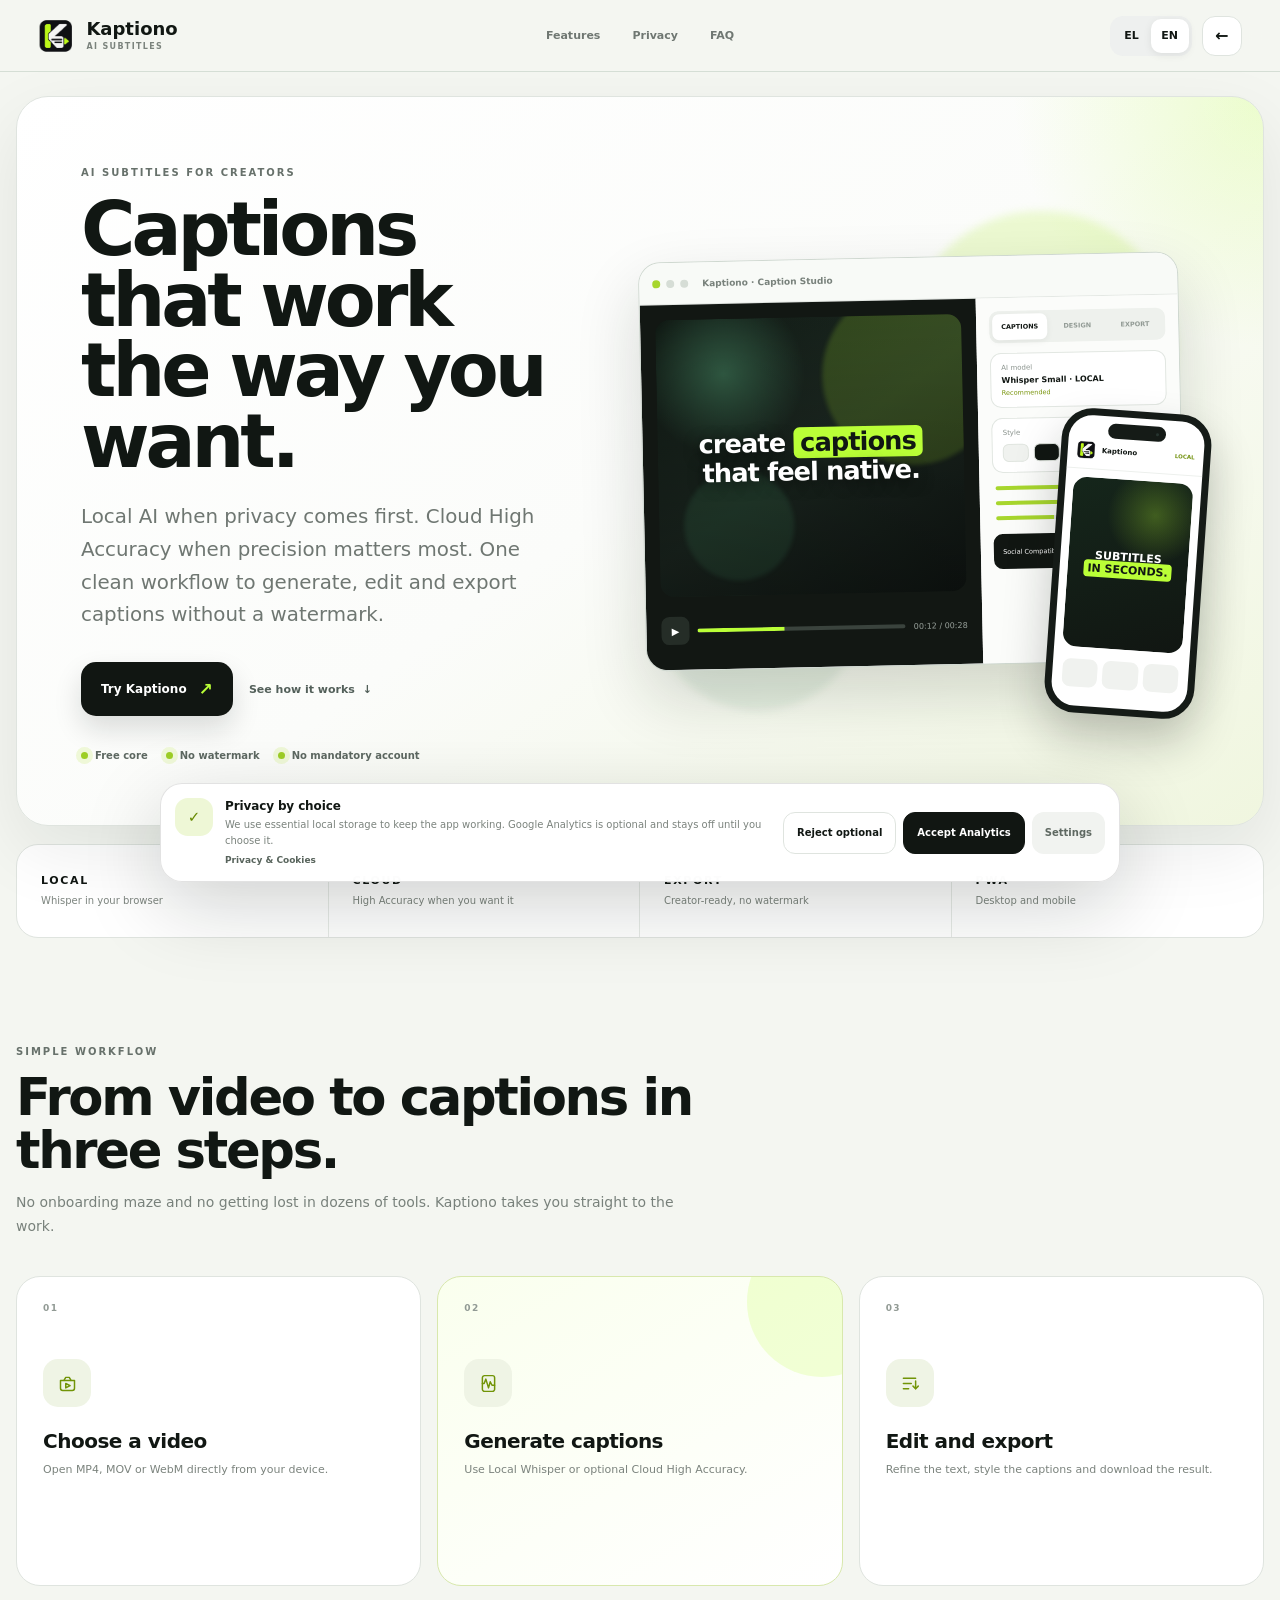
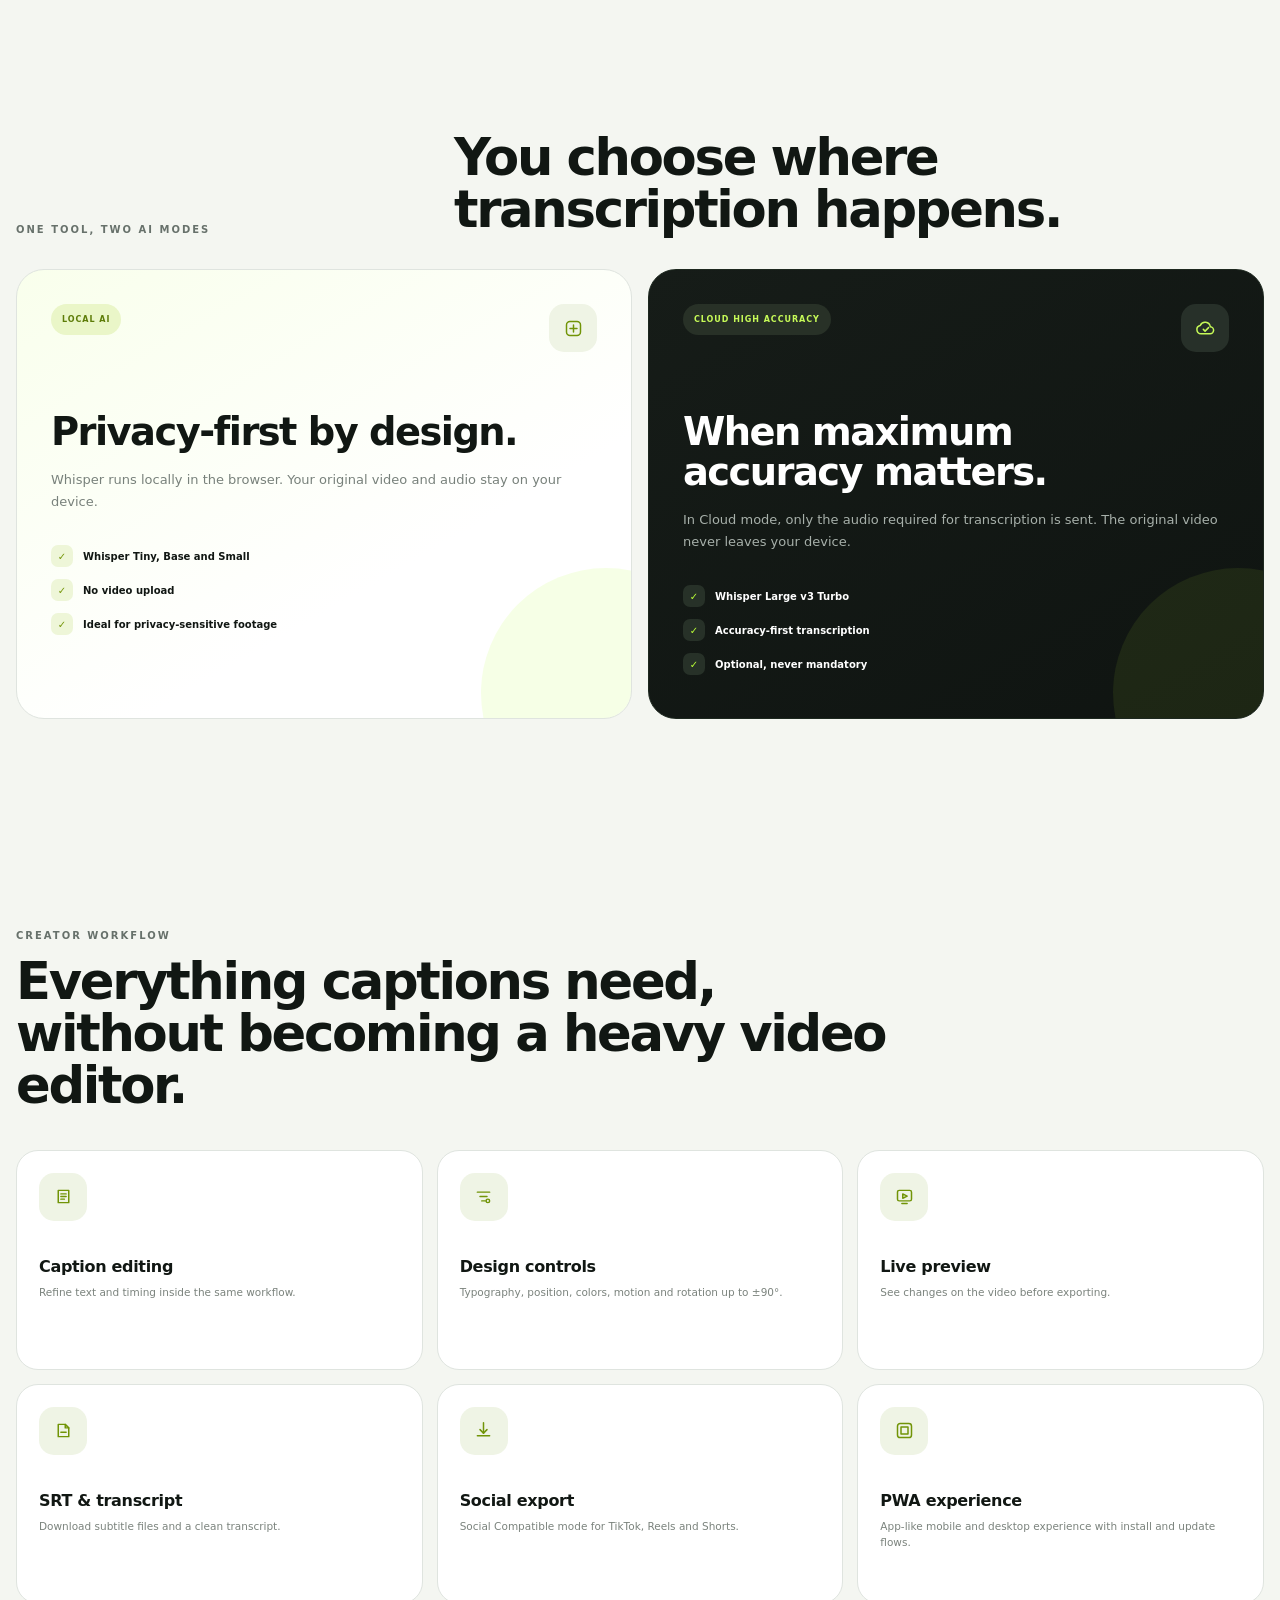
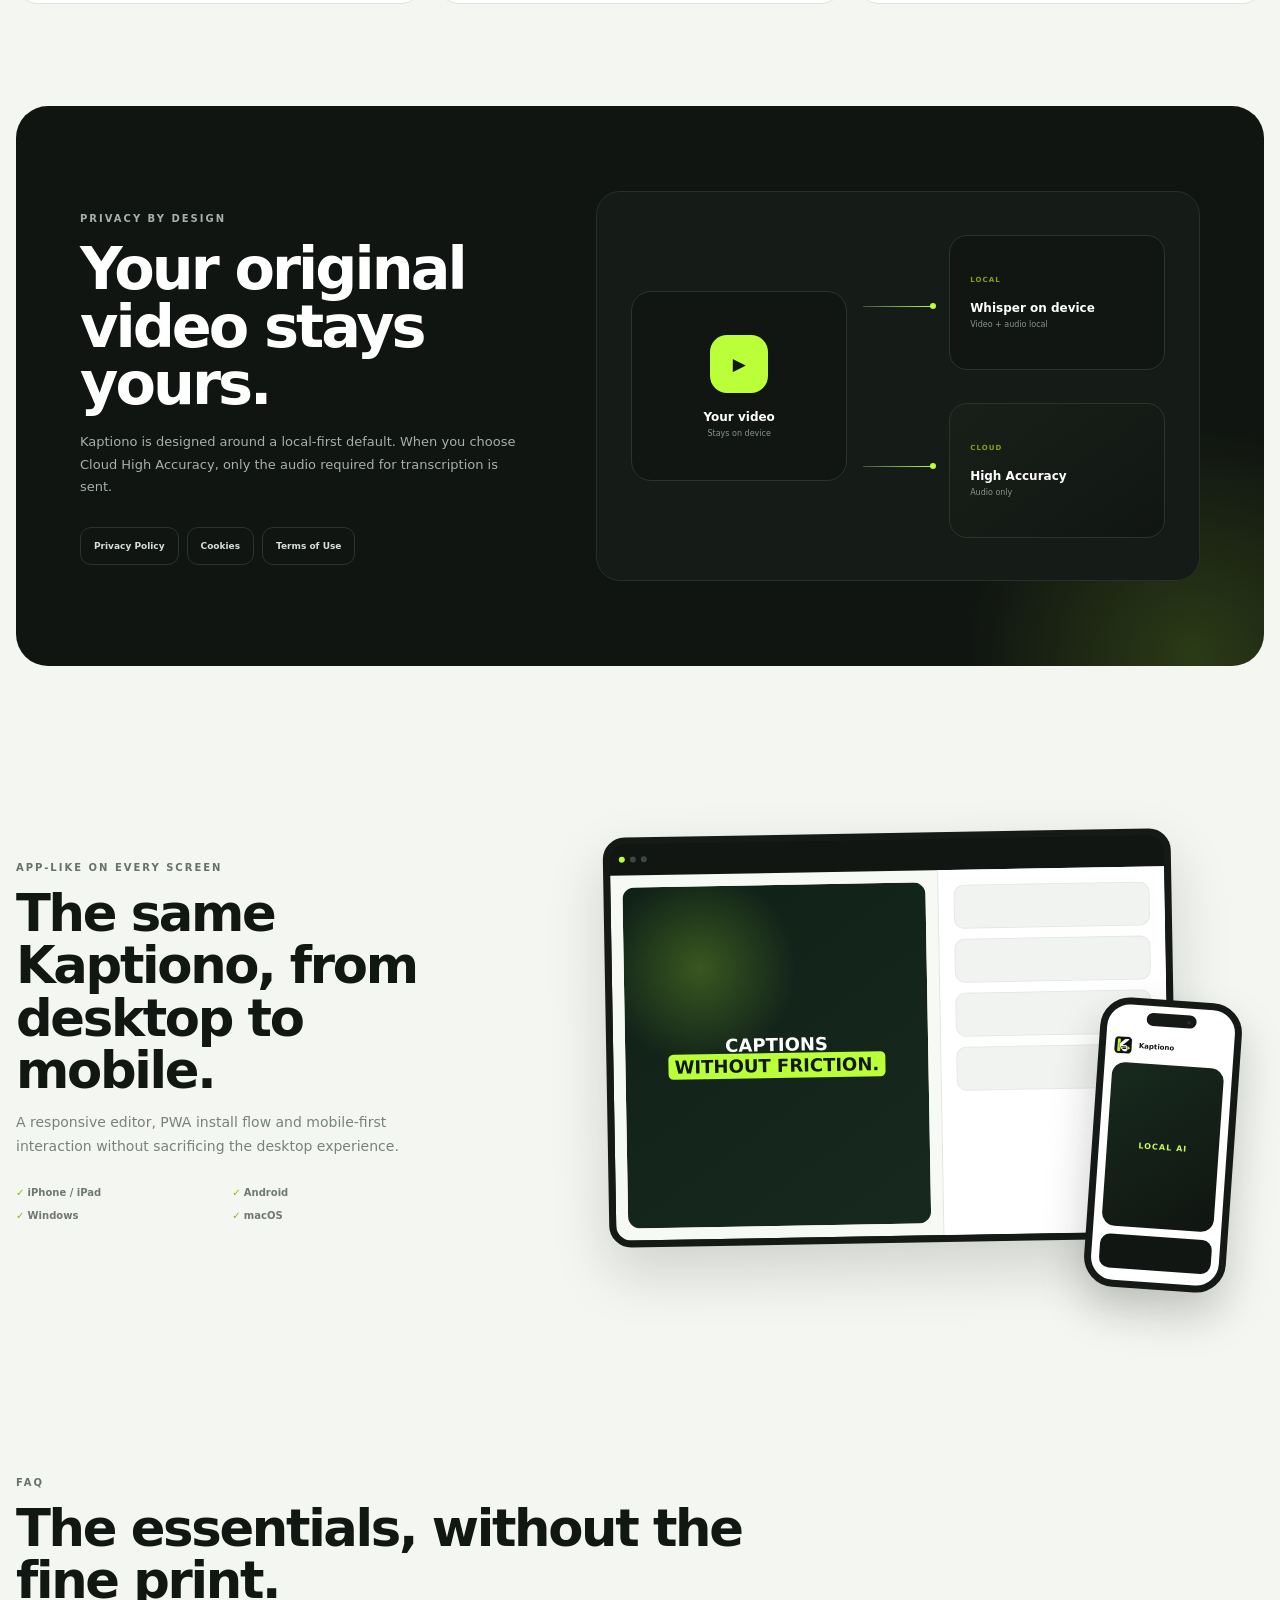
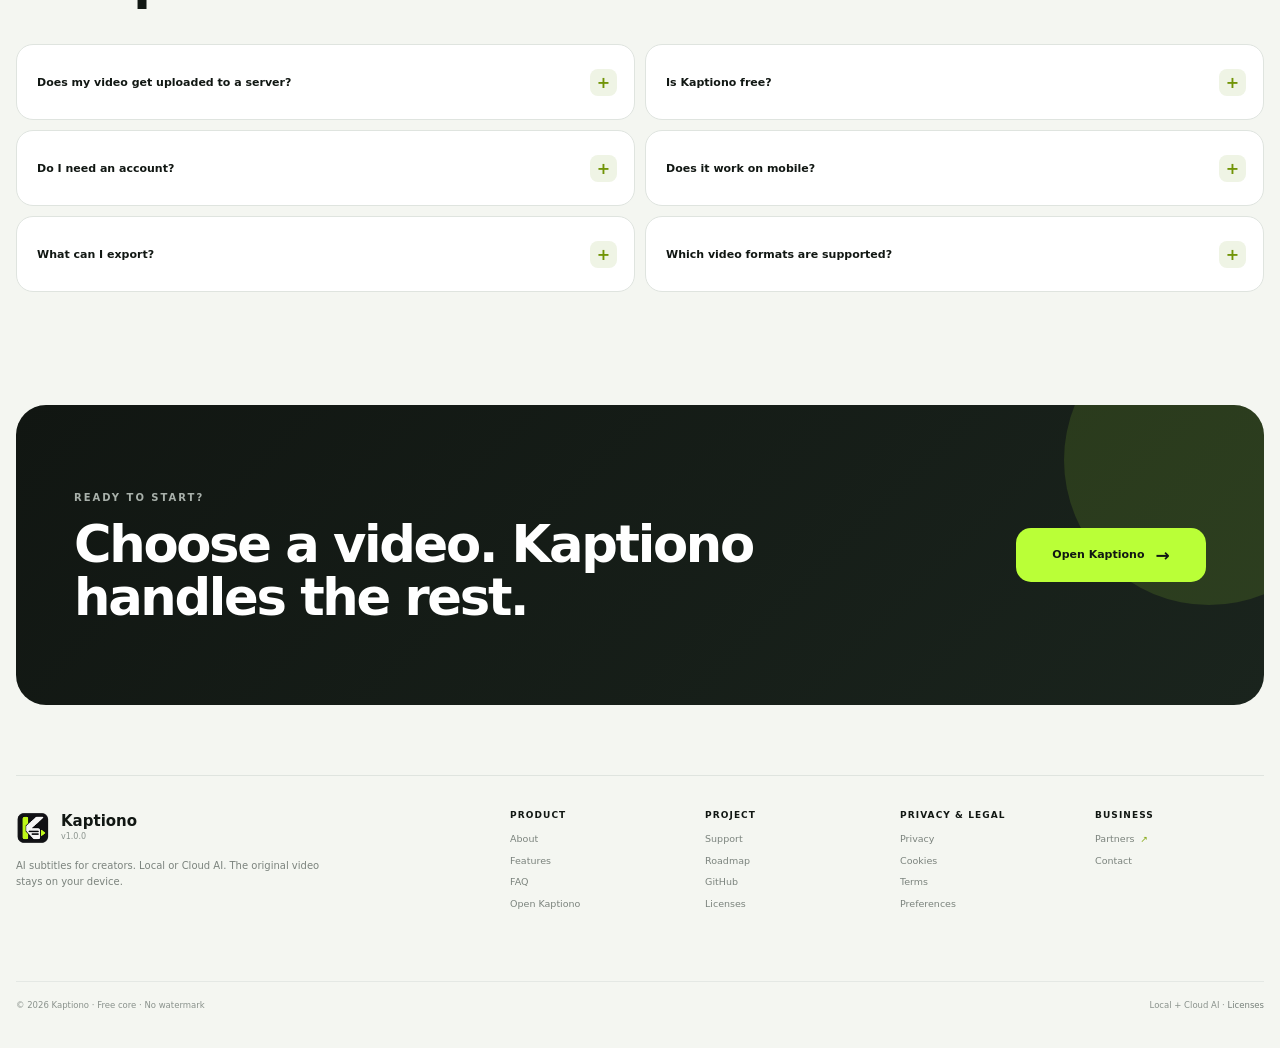
==== about/index.html @ a98d24d8 "Finalize Kaptiono v1.0.0 repository, release archive and SEO" ====
<!doctype html>
<html lang="en">
<head>
  <meta charset="utf-8" />
  <meta name="viewport" content="width=device-width, initial-scale=1, viewport-fit=cover" />
  <meta name="theme-color" content="#f4f6f1" />
  <meta name="color-scheme" content="light" />
  <meta name="format-detection" content="telephone=no" />
  <meta name="application-name" content="Kaptiono" />
  <meta name="author" content="Kaptiono" />
  <meta name="robots" content="index, follow, max-image-preview:large, max-snippet:-1, max-video-preview:-1" />
  <meta name="description" content="Explore Kaptiono, a privacy-first AI subtitle generator with Local Whisper, optional Cloud High Accuracy, caption editing, mobile PWA support and no-watermark export." />
  <link rel="canonical" href="https://kaptiono.com/about/" />
  <link rel="describedby" href="https://kaptiono.com/llms.txt" />
  <meta property="og:type" content="website" />
  <meta property="og:site_name" content="Kaptiono" />
  <meta property="og:locale" content="en_US" />
  <meta property="og:locale:alternate" content="el_GR" />
  <meta property="og:title" content="About Kaptiono | Local AI Subtitles for Creators" />
  <meta property="og:description" content="See how Kaptiono combines Local Whisper, optional Cloud High Accuracy, caption editing, privacy-first processing and no-watermark export." />
  <meta property="og:url" content="https://kaptiono.com/about/" />
  <meta property="og:image" content="https://kaptiono.com/assets/share/kaptiono-og-1200x630.png" />
  <meta property="og:image:width" content="1200" />
  <meta property="og:image:height" content="630" />
  <meta property="og:image:alt" content="Kaptiono AI subtitle generator product overview" />
  <meta name="twitter:card" content="summary_large_image" />
  <meta name="twitter:title" content="About Kaptiono | Local AI Subtitles for Creators" />
  <meta name="twitter:description" content="Local Whisper, optional Cloud High Accuracy, caption editing, privacy-first processing and no-watermark export." />
  <meta name="twitter:image" content="https://kaptiono.com/assets/share/kaptiono-twitter-1200x630.png" />
  <meta name="twitter:image:alt" content="Kaptiono AI subtitle generator product overview" />
  <title>About Kaptiono | Local AI Subtitles for Creators</title>
  <link rel="icon" href="../favicon.ico" />
  <link rel="icon" type="image/png" sizes="32x32" href="../assets/icons/favicon-32x32.png" />
  <link rel="apple-touch-icon" sizes="180x180" href="../assets/icons/apple-touch-icon.png" />
  <link rel="manifest" href="../manifest.webmanifest" />
  <link rel="stylesheet" href="../styles.css?v=1.0.0" />
  <link rel="stylesheet" href="../footer.css?v=1.0.0" />
  <link rel="stylesheet" href="./about.css?v=1.0.0" />
  <script src="../consent.js?v=1.0.0"></script>
  <script type="application/ld+json">
{
  "@context": "https://schema.org",
  "@graph": [
    {
      "@type": "Organization",
      "@id": "https://kaptiono.com/#organization",
      "name": "Kaptiono",
      "url": "https://kaptiono.com/",
      "logo": "https://kaptiono.com/assets/icons/icon-512.png",
      "email": "info@kaptiono.com",
      "sameAs": [
        "https://github.com/Donacgreece/Kaptiono"
      ]
    },
    {
      "@type": "AboutPage",
      "@id": "https://kaptiono.com/about/#page",
      "name": "About Kaptiono",
      "url": "https://kaptiono.com/about/",
      "description": "Product overview of Kaptiono, a privacy-first AI subtitle generator and caption editor for creators.",
      "isPartOf": {
        "@id": "https://kaptiono.com/#website"
      },
      "about": {
        "@id": "https://kaptiono.com/#app"
      },
      "dateModified": "2026-09-14"
    },
    {
      "@type": "WebSite",
      "@id": "https://kaptiono.com/#website",
      "name": "Kaptiono",
      "url": "https://kaptiono.com/",
      "publisher": {
        "@id": "https://kaptiono.com/#organization"
      }
    },
    {
      "@type": "WebApplication",
      "@id": "https://kaptiono.com/#app",
      "name": "Kaptiono",
      "url": "https://kaptiono.com/",
      "applicationCategory": "MultimediaApplication",
      "operatingSystem": "Web Browser, Android, iOS, Windows, macOS",
      "softwareVersion": "1.0.0",
      "isAccessibleForFree": true,
      "offers": {
        "@type": "Offer",
        "price": "0",
        "priceCurrency": "USD"
      },
      "publisher": {
        "@id": "https://kaptiono.com/#organization"
      },
      "screenshot": [
        "https://kaptiono.com/assets/screenshots/about-desktop.png",
        "https://kaptiono.com/assets/screenshots/about-mobile.png"
      ],
      "featureList": [
        "Local Whisper subtitle generation",
        "Optional Cloud High Accuracy transcription",
        "Caption editing and styling",
        "SRT and burned-in video export",
        "No watermark",
        "Mobile and desktop PWA experience"
      ]
    },
    {
      "@type": "FAQPage",
      "mainEntity": [
        {
          "@type": "Question",
          "name": "Does my video get uploaded to a server?",
          "acceptedAnswer": {
            "@type": "Answer",
            "text": "No. The original video stays on your device. In Local mode the audio stays local too. In Cloud High Accuracy, only the audio required for transcription is sent."
          }
        },
        {
          "@type": "Question",
          "name": "Is Kaptiono free?",
          "acceptedAnswer": {
            "@type": "Answer",
            "text": "The core Local workflow remains free and exports do not carry a watermark."
          }
        },
        {
          "@type": "Question",
          "name": "Do I need an account?",
          "acceptedAnswer": {
            "@type": "Answer",
            "text": "Not for the core workflow. You can open Kaptiono and start with a video without mandatory sign-up."
          }
        },
        {
          "@type": "Question",
          "name": "Does it work on mobile?",
          "acceptedAnswer": {
            "@type": "Answer",
            "text": "Yes. Kaptiono is designed for mobile and desktop, with a PWA install flow and dedicated attention to Safari and iPhone compatibility."
          }
        },
        {
          "@type": "Question",
          "name": "What can I export?",
          "acceptedAnswer": {
            "@type": "Answer",
            "text": "You can download SRT, transcript and video with burned-in captions. Social Compatible mode is available for better social-platform compatibility."
          }
        },
        {
          "@type": "Question",
          "name": "Which video formats are supported?",
          "acceptedAnswer": {
            "@type": "Answer",
            "text": "The core workflow supports MP4, MOV, M4V and WebM, with a compatibility fallback for difficult Safari audio cases."
          }
        }
      ]
    }
  ]
}
  </script>
</head>
<body class="about-body">
  <header class="about-topbar">
    <a class="about-brand" href="../" aria-label="Open Kaptiono">
      <img src="../assets/icons/icon-192.png" alt="" />
      <span><strong>Kaptiono</strong><small>AI SUBTITLES</small></span>
    </a>
    <nav class="about-nav" aria-label="About navigation">
      <a href="#features" data-el="Δυνατότητες" data-en="Features">Features</a>
      <a href="#privacy" data-el="Απόρρητο" data-en="Privacy">Privacy</a>
      <a href="#faq" data-el="FAQ" data-en="FAQ">FAQ</a>
    </nav>
    <div class="about-actions">
      <div class="about-lang" aria-label="Language">
        <button type="button" data-lang="el">EL</button>
        <button type="button" data-lang="en">EN</button>
      </div>
      <a class="about-open-app" href="../" aria-label="Back to Kaptiono"><b aria-hidden="true">←</b></a>
    </div>
  </header>

  <main class="about-main">
    <section class="about-hero" aria-labelledby="aboutHeroTitle">
      <div class="about-hero-copy">
        <span class="about-kicker" data-el="AI ΥΠΟΤΙΤΛΟΙ ΓΙΑ CREATORS" data-en="AI SUBTITLES FOR CREATORS">AI SUBTITLES FOR CREATORS</span>
        <h1 id="aboutHeroTitle" data-el="Υπότιτλοι που δουλεύουν με τον τρόπο που θέλεις." data-en="Captions that work the way you want.">Captions that work the way you want.</h1>
        <p data-el="Local AI όταν προέχει το privacy. Cloud High Accuracy όταν προέχει η ακρίβεια. Ένα καθαρό workflow για δημιουργία, επεξεργασία και export υποτίτλων χωρίς watermark." data-en="Local AI when privacy comes first. Cloud High Accuracy when precision matters most. One clean workflow to generate, edit and export captions without a watermark.">Local AI when privacy comes first. Cloud High Accuracy when precision matters most. One clean workflow to generate, edit and export captions without a watermark.</p>
        <div class="about-hero-actions">
          <a class="about-primary-cta" href="../"><span data-el="Δοκίμασε το Kaptiono" data-en="Try Kaptiono">Try Kaptiono</span><b>↗</b></a>
          <a class="about-text-link" href="#workflow"><span data-el="Δες πώς λειτουργεί" data-en="See how it works">See how it works</span><span>↓</span></a>
        </div>
        <div class="about-proof-row" aria-label="Product highlights">
          <span><i></i><b data-el="Free core" data-en="Free core">Free core</b></span>
          <span><i></i><b data-el="Χωρίς watermark" data-en="No watermark">No watermark</b></span>
          <span><i></i><b data-el="Χωρίς υποχρεωτικό account" data-en="No mandatory account">No mandatory account</b></span>
        </div>
      </div>

      <div class="about-hero-visual" aria-label="Kaptiono interface preview">
        <div class="visual-glow visual-glow-a"></div>
        <div class="visual-glow visual-glow-b"></div>
        <div class="studio-window">
          <div class="studio-bar"><span></span><span></span><span></span><b>Kaptiono · Caption Studio</b></div>
          <div class="studio-content">
            <div class="studio-preview">
              <div class="video-frame">
                <div class="video-orb video-orb-a"></div>
                <div class="video-orb video-orb-b"></div>
                <div class="caption-demo"><span>create</span> <strong>captions</strong><br><span>that feel native.</span></div>
              </div>
              <div class="studio-timeline"><button>▶</button><i><em></em></i><small>00:12 / 00:28</small></div>
            </div>
            <div class="studio-panel">
              <div class="panel-tabs"><b class="active">CAPTIONS</b><b>DESIGN</b><b>EXPORT</b></div>
              <div class="panel-card"><span data-el="AI model" data-en="AI model">AI model</span><strong>Whisper Small · LOCAL</strong><small data-el="Recommended" data-en="Recommended">Recommended</small></div>
              <div class="panel-card compact"><span data-el="Style" data-en="Style">Style</span><div class="style-pills"><i></i><i></i><i></i><i></i></div></div>
              <div class="panel-sliders"><i></i><i></i><i></i></div>
              <div class="panel-export"><span>Social Compatible</span><b>EXPORT →</b></div>
            </div>
          </div>
        </div>
        <div class="floating-phone">
          <div class="phone-notch"></div>
          <div class="phone-top"><img src="../assets/icons/icon-64.png" alt="" /><b>Kaptiono</b><small>LOCAL</small></div>
          <div class="phone-video"><div class="phone-caption">SUBTITLES<br><b>IN SECONDS.</b></div></div>
          <div class="phone-controls"><i></i><i></i><i></i></div>
        </div>
      </div>
    </section>

    <section class="about-stat-strip" aria-label="Kaptiono principles">
      <article><strong>LOCAL</strong><span data-el="Whisper μέσα στον browser" data-en="Whisper in your browser">Whisper in your browser</span></article>
      <article><strong>CLOUD</strong><span data-el="High Accuracy όταν το θέλεις" data-en="High Accuracy when you want it">High Accuracy when you want it</span></article>
      <article><strong>EXPORT</strong><span data-el="Creator-ready χωρίς watermark" data-en="Creator-ready, no watermark">Creator-ready, no watermark</span></article>
      <article><strong>PWA</strong><span data-el="Desktop και mobile" data-en="Desktop and mobile">Desktop and mobile</span></article>
    </section>

    <section id="workflow" class="about-section workflow-section">
      <div class="section-heading">
        <span class="about-kicker" data-el="ΑΠΛΟ WORKFLOW" data-en="SIMPLE WORKFLOW">SIMPLE WORKFLOW</span>
        <h2 data-el="Από το video στους υπότιτλους σε τρία βήματα." data-en="From video to captions in three steps.">From video to captions in three steps.</h2>
        <p data-el="Χωρίς onboarding maze και χωρίς να χάνεσαι σε δεκάδες εργαλεία. Το Kaptiono σε πηγαίνει κατευθείαν στη δουλειά." data-en="No onboarding maze and no getting lost in dozens of tools. Kaptiono takes you straight to the work.">No onboarding maze and no getting lost in dozens of tools. Kaptiono takes you straight to the work.</p>
      </div>
      <div class="workflow-grid">
        <article class="workflow-card">
          <span class="step-number">01</span>
          <div class="step-icon"><svg viewBox="0 0 24 24"><path d="M4 8.5h16v9A2.5 2.5 0 0 1 17.5 20h-11A2.5 2.5 0 0 1 4 17.5z"/><path d="M8 8.5 10 5h4l2 3.5"/><path d="m10 12 5 2.5-5 2.5z"/></svg></div>
          <h3 data-el="Διάλεξε video" data-en="Choose a video">Choose a video</h3>
          <p data-el="Άνοιξε MP4, MOV ή WebM απευθείας από τη συσκευή σου." data-en="Open MP4, MOV or WebM directly from your device.">Open MP4, MOV or WebM directly from your device.</p>
        </article>
        <article class="workflow-card featured">
          <span class="step-number">02</span>
          <div class="step-icon"><svg viewBox="0 0 24 24"><path d="M5 12h2l2-5 3 10 2-7 2 4h3"/><path d="M5 5.5A2.5 2.5 0 0 1 7.5 3h9A2.5 2.5 0 0 1 19 5.5v13A2.5 2.5 0 0 1 16.5 21h-9A2.5 2.5 0 0 1 5 18.5z"/></svg></div>
          <h3 data-el="Δημιούργησε captions" data-en="Generate captions">Generate captions</h3>
          <p data-el="Χρησιμοποίησε Local Whisper ή προαιρετικά Cloud High Accuracy." data-en="Use Local Whisper or optional Cloud High Accuracy.">Use Local Whisper or optional Cloud High Accuracy.</p>
        </article>
        <article class="workflow-card">
          <span class="step-number">03</span>
          <div class="step-icon"><svg viewBox="0 0 24 24"><path d="M5 6h14"/><path d="M5 12h9"/><path d="M5 18h6"/><path d="m16 15 3 3 3-3"/><path d="M19 9v9"/></svg></div>
          <h3 data-el="Κάνε edit και export" data-en="Edit and export">Edit and export</h3>
          <p data-el="Διόρθωσε κείμενο, άλλαξε εμφάνιση και κατέβασε το αποτέλεσμα." data-en="Refine the text, style the captions and download the result.">Refine the text, style the captions and download the result.</p>
        </article>
      </div>
    </section>

    <section id="features" class="about-section feature-section">
      <div class="feature-intro">
        <span class="about-kicker" data-el="ΕΝΑ ΕΡΓΑΛΕΙΟ, ΔΥΟ AI MODES" data-en="ONE TOOL, TWO AI MODES">ONE TOOL, TWO AI MODES</span>
        <h2 data-el="Εσύ επιλέγεις πού γίνεται η απομαγνητοφώνηση." data-en="You choose where transcription happens.">You choose where transcription happens.</h2>
      </div>
      <div class="mode-grid">
        <article class="mode-card local-mode">
          <div class="mode-top"><span class="mode-badge">LOCAL AI</span><div class="mode-icon"><svg viewBox="0 0 24 24"><rect x="4" y="4" width="16" height="16" rx="4"/><path d="M8 12h8M12 8v8"/></svg></div></div>
          <h3 data-el="Privacy-first από τη φύση του." data-en="Privacy-first by design.">Privacy-first by design.</h3>
          <p data-el="Το Whisper τρέχει τοπικά στον browser. Το original video και το audio παραμένουν στη συσκευή σου." data-en="Whisper runs locally in the browser. Your original video and audio stay on your device.">Whisper runs locally in the browser. Your original video and audio stay on your device.</p>
          <ul>
            <li data-el="Whisper Tiny, Base και Small" data-en="Whisper Tiny, Base and Small">Whisper Tiny, Base and Small</li>
            <li data-el="Χωρίς upload του video" data-en="No video upload">No video upload</li>
            <li data-el="Ιδανικό για privacy-sensitive υλικό" data-en="Ideal for privacy-sensitive footage">Ideal for privacy-sensitive footage</li>
          </ul>
        </article>
        <article class="mode-card cloud-mode">
          <div class="mode-top"><span class="mode-badge dark">CLOUD HIGH ACCURACY</span><div class="mode-icon dark"><svg viewBox="0 0 24 24"><path d="M7 18h10a4 4 0 0 0 .5-8A6 6 0 0 0 6 8.5 4.8 4.8 0 0 0 7 18Z"/><path d="m9.5 13 2 2 4-4"/></svg></div></div>
          <h3 data-el="Όταν θέλεις τη μέγιστη ακρίβεια." data-en="When maximum accuracy matters.">When maximum accuracy matters.</h3>
          <p data-el="Στο Cloud mode αποστέλλεται μόνο το audio που χρειάζεται για transcription. Το original video δεν φεύγει από τη συσκευή." data-en="In Cloud mode, only the audio required for transcription is sent. The original video never leaves your device.">In Cloud mode, only the audio required for transcription is sent. The original video never leaves your device.</p>
          <ul>
            <li data-el="Whisper Large v3 Turbo" data-en="Whisper Large v3 Turbo">Whisper Large v3 Turbo</li>
            <li data-el="Έμφαση στην ακρίβεια" data-en="Accuracy-first transcription">Accuracy-first transcription</li>
            <li data-el="Προαιρετικό, όχι υποχρεωτικό" data-en="Optional, never mandatory">Optional, never mandatory</li>
          </ul>
        </article>
      </div>
    </section>

    <section class="about-section creator-section">
      <div class="section-heading compact-heading">
        <span class="about-kicker" data-el="CREATOR WORKFLOW" data-en="CREATOR WORKFLOW">CREATOR WORKFLOW</span>
        <h2 data-el="Ό,τι χρειάζεται για captions, χωρίς να γίνει βαρύ video editor." data-en="Everything captions need, without becoming a heavy video editor.">Everything captions need, without becoming a heavy video editor.</h2>
      </div>
      <div class="feature-grid">
        <article><span class="feature-icon"><svg viewBox="0 0 24 24"><path d="M6 5h12v14H6z"/><path d="M9 9h6M9 12h6M9 15h4"/></svg></span><h3 data-el="Caption editing" data-en="Caption editing">Caption editing</h3><p data-el="Διόρθωσε κείμενο και timing μέσα στο ίδιο workflow." data-en="Refine text and timing inside the same workflow.">Refine text and timing inside the same workflow.</p></article>
        <article><span class="feature-icon"><svg viewBox="0 0 24 24"><path d="M5 7h14M8 12h8M10 17h4"/><circle cx="17" cy="17" r="2"/></svg></span><h3 data-el="Design controls" data-en="Design controls">Design controls</h3><p data-el="Τυπογραφία, θέση, χρώματα, κίνηση και rotation μέχρι ±90°." data-en="Typography, position, colors, motion and rotation up to ±90°.">Typography, position, colors, motion and rotation up to ±90°.</p></article>
        <article><span class="feature-icon"><svg viewBox="0 0 24 24"><rect x="4" y="5" width="16" height="12" rx="2"/><path d="m10 9 5 2.5-5 2.5z"/><path d="M9 20h6"/></svg></span><h3 data-el="Live preview" data-en="Live preview">Live preview</h3><p data-el="Βλέπεις τις αλλαγές πάνω στο video πριν κάνεις export." data-en="See changes on the video before exporting.">See changes on the video before exporting.</p></article>
        <article><span class="feature-icon"><svg viewBox="0 0 24 24"><path d="M6 5h8l4 4v10H6z"/><path d="M14 5v4h4"/><path d="M9 14h6"/></svg></span><h3 data-el="SRT & transcript" data-en="SRT & transcript">SRT & transcript</h3><p data-el="Κατέβασε αρχεία υποτίτλων και καθαρό transcript." data-en="Download subtitle files and a clean transcript.">Download subtitle files and a clean transcript.</p></article>
        <article><span class="feature-icon"><svg viewBox="0 0 24 24"><path d="M12 3v12"/><path d="m8 11 4 4 4-4"/><path d="M5 18h14"/></svg></span><h3 data-el="Social export" data-en="Social export">Social export</h3><p data-el="Social Compatible mode για TikTok, Reels και Shorts." data-en="Social Compatible mode for TikTok, Reels and Shorts.">Social Compatible mode for TikTok, Reels and Shorts.</p></article>
        <article><span class="feature-icon"><svg viewBox="0 0 24 24"><path d="M7 4h10a3 3 0 0 1 3 3v10a3 3 0 0 1-3 3H7a3 3 0 0 1-3-3V7a3 3 0 0 1 3-3Z"/><path d="M8 8h8v8H8z"/></svg></span><h3 data-el="PWA experience" data-en="PWA experience">PWA experience</h3><p data-el="App-like εμπειρία σε mobile και desktop με install και update flow." data-en="App-like mobile and desktop experience with install and update flows.">App-like mobile and desktop experience with install and update flows.</p></article>
      </div>
    </section>

    <section id="privacy" class="privacy-showcase">
      <div class="privacy-copy-block">
        <span class="about-kicker light" data-el="PRIVACY BY DESIGN" data-en="PRIVACY BY DESIGN">PRIVACY BY DESIGN</span>
        <h2 data-el="Το original video μένει δικό σου." data-en="Your original video stays yours.">Your original video stays yours.</h2>
        <p data-el="Το Kaptiono σχεδιάστηκε ώστε η default εμπειρία να είναι local-first. Όταν επιλέγεις Cloud High Accuracy, αποστέλλεται μόνο το audio που χρειάζεται για transcription." data-en="Kaptiono is designed around a local-first default. When you choose Cloud High Accuracy, only the audio required for transcription is sent.">Kaptiono is designed around a local-first default. When you choose Cloud High Accuracy, only the audio required for transcription is sent.</p>
        <div class="privacy-links"><a href="../privacy/" data-el="Privacy Policy" data-en="Privacy Policy">Privacy Policy</a><a href="../cookies/" data-el="Cookies" data-en="Cookies">Cookies</a><a href="../terms/" data-el="Όροι Χρήσης" data-en="Terms of Use">Terms of Use</a></div>
      </div>
      <div class="privacy-diagram" aria-label="Local and cloud processing diagram">
        <div class="diagram-source"><span class="diagram-file"><i>▶</i></span><b data-el="Το video σου" data-en="Your video">Your video</b><small data-el="Παραμένει στη συσκευή" data-en="Stays on device">Stays on device</small></div>
        <div class="diagram-lines"><i></i><i></i></div>
        <div class="diagram-target local-target"><span>LOCAL</span><b data-el="Whisper στη συσκευή" data-en="Whisper on device">Whisper on device</b><small data-el="Video + audio τοπικά" data-en="Video + audio local">Video + audio local</small></div>
        <div class="diagram-target cloud-target"><span>CLOUD</span><b data-el="High Accuracy" data-en="High Accuracy">High Accuracy</b><small data-el="Μόνο audio" data-en="Audio only">Audio only</small></div>
      </div>
    </section>

    <section class="about-section device-section">
      <div class="device-copy">
        <span class="about-kicker" data-el="APP-LIKE ΣΕ ΚΑΘΕ ΟΘΟΝΗ" data-en="APP-LIKE ON EVERY SCREEN">APP-LIKE ON EVERY SCREEN</span>
        <h2 data-el="Το ίδιο Kaptiono, από desktop μέχρι κινητό." data-en="The same Kaptiono, from desktop to mobile.">The same Kaptiono, from desktop to mobile.</h2>
        <p data-el="Responsive editor, PWA install flow και mobile-first αλληλεπίδραση, χωρίς να θυσιάζεται η desktop εμπειρία." data-en="A responsive editor, PWA install flow and mobile-first interaction without sacrificing the desktop experience.">A responsive editor, PWA install flow and mobile-first interaction without sacrificing the desktop experience.</p>
        <div class="device-points"><span>✓ <b data-el="iPhone / iPad" data-en="iPhone / iPad">iPhone / iPad</b></span><span>✓ <b>Android</b></span><span>✓ <b>Windows</b></span><span>✓ <b>macOS</b></span></div>
      </div>
      <div class="device-art">
        <div class="device-desktop"><div class="device-desktop-bar"><i></i><i></i><i></i></div><div class="device-desktop-body"><div class="mock-video"><span>CAPTIONS<br><b>WITHOUT FRICTION.</b></span></div><div class="mock-settings"><i></i><i></i><i></i><i></i></div></div></div>
        <div class="device-phone"><div class="device-phone-speaker"></div><div class="device-phone-screen"><div class="device-phone-head"><img src="../assets/icons/icon-64.png" alt="" /><span>Kaptiono</span></div><div class="device-phone-video"><b>LOCAL AI</b></div><div class="device-phone-cta"></div></div></div>
      </div>
    </section>

    <section id="faq" class="about-section faq-section">
      <div class="section-heading faq-heading">
        <span class="about-kicker">FAQ</span>
        <h2 data-el="Οι βασικές ερωτήσεις, χωρίς ψιλά γράμματα." data-en="The essentials, without the fine print.">The essentials, without the fine print.</h2>
      </div>
      <div class="faq-grid">
        <details><summary data-el="Ανεβαίνει το video μου σε server;" data-en="Does my video get uploaded to a server?">Does my video get uploaded to a server?</summary><p data-el="Όχι. Το original video μένει στη συσκευή σου. Στο Local mode μένει τοπικά και το audio. Στο Cloud High Accuracy αποστέλλεται μόνο το audio που χρειάζεται για transcription." data-en="No. The original video stays on your device. In Local mode the audio stays local too. In Cloud High Accuracy, only the audio required for transcription is sent.">No. The original video stays on your device. In Local mode the audio stays local too. In Cloud High Accuracy, only the audio required for transcription is sent.</p></details>
        <details><summary data-el="Είναι δωρεάν;" data-en="Is Kaptiono free?">Is Kaptiono free?</summary><p data-el="Το βασικό Local workflow παραμένει δωρεάν και τα exports δεν έχουν watermark." data-en="The core Local workflow remains free and exports do not carry a watermark.">The core Local workflow remains free and exports do not carry a watermark.</p></details>
        <details><summary data-el="Χρειάζεται λογαριασμός;" data-en="Do I need an account?">Do I need an account?</summary><p data-el="Όχι για το βασικό workflow. Μπορείς να ανοίξεις το Kaptiono και να ξεκινήσεις με video χωρίς υποχρεωτικό sign-up." data-en="Not for the core workflow. You can open Kaptiono and start with a video without mandatory sign-up.">Not for the core workflow. You can open Kaptiono and start with a video without mandatory sign-up.</p></details>
        <details><summary data-el="Δουλεύει σε κινητό;" data-en="Does it work on mobile?">Does it work on mobile?</summary><p data-el="Ναι. Το Kaptiono έχει σχεδιαστεί για mobile και desktop, με PWA install flow και ειδική προσοχή σε Safari/iPhone compatibility." data-en="Yes. Kaptiono is designed for mobile and desktop, with a PWA install flow and dedicated attention to Safari/iPhone compatibility.">Yes. Kaptiono is designed for mobile and desktop, with a PWA install flow and dedicated attention to Safari/iPhone compatibility.</p></details>
        <details><summary data-el="Τι μπορώ να κάνω export;" data-en="What can I export?">What can I export?</summary><p data-el="Μπορείς να κατεβάσεις SRT, transcript και video με burned-in captions. Υπάρχει Social Compatible mode για καλύτερη συμβατότητα με social platforms." data-en="You can download SRT, transcript and video with burned-in captions. Social Compatible mode is available for better social-platform compatibility.">You can download SRT, transcript and video with burned-in captions. Social Compatible mode is available for better social-platform compatibility.</p></details>
        <details><summary data-el="Ποια formats video υποστηρίζονται;" data-en="Which video formats are supported?">Which video formats are supported?</summary><p data-el="Το βασικό workflow υποστηρίζει MP4, MOV, M4V και WebM, με compatibility fallback για δύσκολα Safari audio cases." data-en="The core workflow supports MP4, MOV, M4V and WebM, with a compatibility fallback for difficult Safari audio cases.">The core workflow supports MP4, MOV, M4V and WebM, with a compatibility fallback for difficult Safari audio cases.</p></details>
      </div>
    </section>

    <section class="about-final-cta">
      <div>
        <span class="about-kicker light" data-el="ΕΤΟΙΜΟΣ ΝΑ ΞΕΚΙΝΗΣΕΙΣ;" data-en="READY TO START?">READY TO START?</span>
        <h2 data-el="Διάλεξε video. Τα υπόλοιπα τα αναλαμβάνει το Kaptiono." data-en="Choose a video. Kaptiono handles the rest.">Choose a video. Kaptiono handles the rest.</h2>
      </div>
      <a href="../"><span data-el="Άνοιγμα Kaptiono" data-en="Open Kaptiono">Open Kaptiono</span><b>→</b></a>
    </section>
  </main>

  <footer class="kap-footer">
  <div class="kap-footer-brand">
    <a href="../" aria-label="Open Kaptiono"><img src="../assets/icons/icon-64.png" alt="" /><span><strong>Kaptiono</strong><small>v1.0.0</small></span></a>
    <p>AI subtitles for creators. Local or Cloud AI. The original video stays on your device.</p>
  </div>
  <div class="kap-footer-links">
    <div><b>Product</b><a href="../about/">About</a><a href="../about/#features">Features</a><a href="../about/#faq">FAQ</a><a href="../">Open Kaptiono</a></div>
    <div><b>Project</b><a href="../?page=support">Support</a><a href="../?page=roadmap">Roadmap</a><a href="https://github.com/Donacgreece/Kaptiono" target="_blank" rel="noopener">GitHub</a><a href="../THIRD_PARTY_NOTICES.md">Licenses</a></div>
    <div><b>Privacy &amp; Legal</b><a href="../privacy/">Privacy</a><a href="../cookies/">Cookies</a><a href="../terms/">Terms</a><button class="open-cookie-settings" type="button">Preferences</button></div>
    <div><b>Business</b><a class="kap-footer-partners" href="../partners/">Partners</a><a href="mailto:info@kaptiono.com">Contact</a></div>
  </div>
  <div class="kap-footer-bottom"><span>© 2026 Kaptiono · Free core · No watermark</span><span>Local + Cloud AI · <a href="../THIRD_PARTY_NOTICES.md">Licenses</a></span></div>
</footer>

  <script src="./about.js?v=1.0.0"></script>
</body>
</html>
---- styles.css ----
:root{--bg:#f4f6f1;--surface:#fff;--surface2:#f7f8f5;--ink:#111713;--muted:#7b837d;--line:#dfe4df;--lime:#a7d62d;--lime2:#eaf6c8;--dark:#111612;--danger:#d9534f;--radius:24px;--shadow:0 18px 48px rgba(18,28,20,.07)}
*{box-sizing:border-box}html,body{margin:0;min-height:100%;background:var(--bg);color:var(--ink);font-family:Inter,ui-sans-serif,system-ui,-apple-system,BlinkMacSystemFont,"Segoe UI",sans-serif}button,input,select,textarea{font:inherit}button{color:inherit}body{overflow-x:hidden}.hidden{display:none!important}.app-shell{min-height:100dvh}.topbar{height:72px;display:flex;align-items:center;justify-content:space-between;padding:0 clamp(16px,3vw,44px);border-bottom:1px solid var(--line);background:rgba(255,255,255,.88);backdrop-filter:blur(18px);position:sticky;top:0;z-index:50}.brand{border:0;background:none;display:flex;align-items:center;gap:10px;padding:0;cursor:pointer}.brand img{width:38px;height:38px;border-radius:12px}.brand>span{display:flex;flex-direction:column;align-items:flex-start;line-height:1}.brand strong{font-size:18px}.brand small{font-size:9px;letter-spacing:.16em;margin-top:5px;color:var(--muted);font-weight:800}.top-actions{display:flex;align-items:center;gap:10px}.privacy-pill,.workspace-status>span{height:38px;border-radius:13px;background:#eef8ef;padding:0 13px;display:flex;align-items:center;gap:8px;font-size:11px;font-weight:900;color:#2f7045;white-space:nowrap}.privacy-pill i,.workspace-status i,.status-dot{width:8px;height:8px;background:#48ad7b;border-radius:50%}.lang-switch{height:40px;padding:3px;border-radius:13px;background:#eef0ef;display:flex}.lang-switch button{min-width:38px;border:0;background:transparent;border-radius:10px;font-size:11px;font-weight:900;cursor:pointer}.lang-switch button.active{background:#fff;box-shadow:0 2px 8px rgba(0,0,0,.08)}.support-btn{height:40px;padding:0 13px;border:1px solid var(--line);border-radius:13px;background:#fff;text-decoration:none;display:flex;align-items:center;gap:7px;font-size:12px}.support-btn span{font-size:19px;color:#82b90d}.support-btn b{font-weight:800}.card{background:var(--surface);border:1px solid var(--line);border-radius:var(--radius);box-shadow:var(--shadow)}main{width:min(1500px,calc(100% - 32px));margin:28px auto 44px}.start-card{padding:clamp(24px,5vw,58px);display:grid;grid-template-columns:minmax(0,1.05fr) minmax(300px,.75fr);gap:clamp(28px,5vw,72px);align-items:center;min-height:520px}.eyebrow{font-size:11px;letter-spacing:.18em;font-weight:900;color:#627069}.hero-copy h1,.workspace-head h1{font-size:clamp(38px,5vw,72px);line-height:.98;letter-spacing:-.045em;margin:12px 0 18px;max-width:800px}.hero-copy p{font-size:clamp(16px,1.8vw,21px);line-height:1.55;color:var(--muted);max-width:720px}.hero-badges{display:flex;flex-wrap:wrap;gap:8px;margin-top:28px}.hero-badges span{background:var(--surface2);border:1px solid var(--line);border-radius:999px;padding:9px 12px;font-size:11px;font-weight:800}.dropzone{min-height:290px;border:1.5px dashed #c9d0c9;background:linear-gradient(145deg,#fbfcfa,#f3f8ea);border-radius:22px;display:flex;flex-direction:column;align-items:center;justify-content:center;gap:10px;cursor:pointer;transition:.18s}.dropzone:hover,.dropzone.drag{border-color:var(--lime);transform:translateY(-2px);box-shadow:0 15px 40px rgba(114,150,28,.1)}.upload-icon{width:58px;height:58px;border-radius:18px;background:var(--dark);color:#bdff3b;display:grid;place-items:center;font-size:28px}.dropzone strong{font-size:19px}.dropzone small{color:var(--muted)}.privacy-note{grid-column:1/-1;padding:18px 20px;border-radius:18px;background:#f6faf2;display:flex;gap:12px;align-items:center}.privacy-note>span{width:30px;height:30px;border-radius:50%;background:var(--lime2);display:grid;place-items:center;font-weight:900;color:#638b00}.privacy-note div{display:flex;flex-direction:column;gap:3px}.privacy-note small{color:var(--muted)}.workspace{display:flex;flex-direction:column;gap:18px}.workspace-head{display:flex;justify-content:space-between;align-items:end;padding:4px 8px}.workspace-head h1{font-size:34px;margin:6px 0 4px}.workspace-head p{margin:0;color:var(--muted);font-size:13px}.workspace-status{display:flex;align-items:center;gap:10px}.ghost-btn{height:40px;padding:0 14px;border:1px solid var(--line);border-radius:13px;background:#fff;font-size:12px;font-weight:800;cursor:pointer}.editor-layout{display:grid;grid-template-columns:minmax(340px,.82fr) minmax(560px,1.18fr);gap:18px;align-items:start}.preview-card{overflow:hidden;position:sticky;top:90px}.preview-head{min-height:70px;padding:15px 18px;display:flex;align-items:center;justify-content:space-between;border-bottom:1px solid var(--line)}.preview-head>div:first-child{display:flex;align-items:center;gap:10px}.preview-head>div:first-child>div{display:flex;flex-direction:column}.preview-head strong{font-size:13px}.preview-head small{font-size:10px;color:var(--muted);margin-top:3px}.preview-meta{display:flex;gap:6px}.preview-meta span{padding:7px 9px;background:#f3f5f3;border:1px solid var(--line);border-radius:9px;font-size:10px;font-weight:800;white-space:nowrap}.video-shell{background:#0f1411;padding:12px;display:flex;align-items:center;justify-content:center;min-height:250px;max-height:calc(100dvh - 270px)}.video-stage{position:relative;display:inline-flex;align-items:center;justify-content:center;max-width:100%;max-height:calc(100dvh - 295px);overflow:hidden;border-radius:14px;background:#090d0b}.video-stage video{display:block;max-width:100%;max-height:calc(100dvh - 295px);width:auto;height:auto;object-fit:contain;background:#090d0b}.caption-overlay{position:absolute;z-index:5;pointer-events:none;transform:translate(-50%,-50%);white-space:normal;line-height:1.08;overflow:visible;word-break:normal;text-wrap:balance}.caption-overlay .caption-box{display:inline;padding:.12em .28em;border-radius:.18em;box-decoration-break:clone;-webkit-box-decoration-break:clone}.caption-overlay span.word{display:inline-block;margin-right:.18em}.video-loading{position:absolute;inset:0;display:flex;align-items:center;justify-content:center;gap:8px;background:rgba(12,16,13,.55);color:white;font-size:11px}.video-loading span{width:8px;height:8px;border-radius:50%;background:var(--lime);animation:pulse 1s infinite alternate}@keyframes pulse{to{opacity:.35}}.player-controls{height:62px;padding:0 14px;border-top:1px solid #252d27;background:#131814;color:#fff;display:grid;grid-template-columns:40px 48px 1fr 48px 40px;align-items:center;gap:8px}.player-controls>span{font-size:10px;font-weight:800;text-align:center}.player-icon{width:38px;height:38px;border:0;border-radius:11px;background:#242b26;color:#fff;font-weight:900;cursor:pointer}.player-controls input[type=range]{width:100%;accent-color:var(--lime)}.compat-note{margin:0;padding:11px 15px;border-top:1px solid var(--line);background:#fff8e8;color:#755b1e;font-size:11px;line-height:1.45}.studio-card{overflow:hidden;min-width:0}.main-tabs{padding:10px;display:grid;grid-template-columns:repeat(3,1fr);gap:6px;border-bottom:1px solid var(--line);background:#f5f6f4}.main-tabs button{height:44px;border:0;border-radius:12px;background:transparent;font-size:12px;font-weight:900;cursor:pointer;color:#7a817c}.main-tabs button.active{background:#fff;color:var(--ink);box-shadow:0 3px 10px rgba(0,0,0,.07)}.main-panel{display:none;padding:20px}.main-panel.active{display:block}.panel-title{display:flex;justify-content:space-between;gap:16px;align-items:flex-start;margin-bottom:18px}.panel-title h2{margin:6px 0 4px;font-size:23px;letter-spacing:-.025em}.panel-title p{margin:0;color:var(--muted);font-size:12px;line-height:1.5}.engine-badge{padding:8px 10px;border-radius:9px;background:var(--dark);color:#c9ff52;font-size:10px;font-weight:900}.field-grid{display:grid;gap:10px}.field-grid.two{grid-template-columns:repeat(2,minmax(0,1fr))}.field-grid.three{grid-template-columns:repeat(3,minmax(0,1fr))}.setting{min-width:0;min-height:72px;border:1px solid var(--line);border-radius:14px;padding:11px 12px;background:#fff;display:flex;flex-direction:column;justify-content:center;gap:7px}.setting>span,.field-label{font-size:10px;font-weight:900;color:#555f59}.setting select{height:38px;width:100%;border:1px solid #dbe0db;border-radius:10px;background:#f8f9f7;padding:0 10px;font-size:12px;font-weight:700;color:var(--ink);min-width:0}.setting small{font-size:9px;color:var(--muted);line-height:1.35}.range-setting>span{display:flex;align-items:center;justify-content:space-between;gap:8px}.range-setting output{font-size:10px;font-weight:900;color:#657069}.range-setting input[type=range]{width:100%;accent-color:#94c51d}.primary-btn{width:100%;height:52px;margin:12px 0;border:0;border-radius:14px;background:var(--dark);color:white;font-weight:900;display:flex;align-items:center;justify-content:center;gap:12px;cursor:pointer}.primary-btn b{color:#baff37}.primary-btn:disabled{opacity:.55;cursor:not-allowed}.progress-box{margin-top:12px;padding:14px;border:1px solid var(--line);border-radius:14px;background:#fafbfa}.progress-copy,.progress-footer{display:flex;justify-content:space-between;gap:12px}.progress-copy strong{font-size:12px}.progress-copy span,.progress-footer{font-size:10px;color:var(--muted)}.progress-track{height:7px;border-radius:999px;background:#e8ece8;overflow:hidden;margin:11px 0}.progress-track i{height:100%;display:block;width:0;background:var(--lime);transition:width .2s}.empty-state{padding:34px 20px;text-align:center;border:1px dashed #d7ddd7;border-radius:16px;margin-top:12px;display:flex;flex-direction:column;gap:5px}.empty-state strong{font-size:13px}.empty-state span{font-size:11px;color:var(--muted)}.caption-editor{margin-top:12px;display:flex;flex-direction:column;gap:8px;max-height:400px;overflow:auto;padding-right:3px}.caption-row{display:grid;grid-template-columns:78px 1fr;gap:9px;border:1px solid var(--line);border-radius:13px;padding:9px}.caption-time{font-size:9px;color:#778078;font-weight:800;line-height:1.55}.caption-row textarea{resize:vertical;min-height:50px;border:0;background:#f7f8f6;border-radius:9px;padding:8px;font-size:12px;outline:none}.preset-grid{display:grid;grid-template-columns:repeat(4,minmax(0,1fr));gap:8px;margin-bottom:14px}.preset-btn{min-width:0;border:1px solid var(--line);border-radius:14px;background:#fff;padding:8px;display:grid;grid-template-columns:minmax(62px,.72fr) minmax(0,1fr);align-items:center;gap:9px;min-height:84px;cursor:pointer;text-align:left}.preset-btn.active{border-color:#a3ce2f;background:#fbfff1;box-shadow:0 0 0 2px rgba(167,214,45,.15)}.preset-preview{height:56px;border-radius:11px;background:#131814;display:flex;align-items:center;justify-content:center;text-align:center;padding:6px;font-size:9px;line-height:1.05;text-shadow:-1px -1px #000,1px 1px #000;overflow:hidden}.preset-btn>span:last-child{min-width:0;display:flex;flex-direction:column;gap:3px}.preset-btn strong{font-size:11px;white-space:nowrap;overflow:hidden;text-overflow:ellipsis}.preset-btn small{font-size:9px;color:var(--muted);white-space:nowrap;overflow:hidden;text-overflow:ellipsis}.inspector-tabs{display:grid;grid-template-columns:repeat(3,minmax(0,1fr));gap:8px;margin-bottom:10px}.inspector-tabs button{height:54px;border:1px solid var(--line);border-radius:13px;background:#fff;display:grid;grid-template-columns:28px minmax(0,1fr);align-items:center;gap:8px;padding:7px 10px;text-align:left;cursor:pointer}.inspector-tabs button span,.section-head>span{width:28px;height:28px;border-radius:50%;background:#f0f2f0;display:grid;place-items:center;font-size:9px;font-weight:900;color:#8a938d}.inspector-tabs button b{font-size:10px;white-space:nowrap;overflow:hidden;text-overflow:ellipsis}.inspector-tabs button.active{border-color:#a7d62d;background:#fbfff2}.inspector-tabs button.active span{background:#e4f4ab;color:#506700}.settings-stage{border:1px solid var(--line);border-radius:16px;padding:14px;background:#fcfdfb}.settings-panel{display:none}.settings-panel.active{display:block}.section-head{display:flex;align-items:flex-start;justify-content:space-between;margin-bottom:12px}.section-head>div{display:flex;flex-direction:column;gap:3px}.section-head strong{font-size:15px}.section-head small{font-size:10px;color:var(--muted)}.boolean-grid{display:grid;grid-template-columns:repeat(3,minmax(0,1fr));gap:9px;margin-top:10px}.boolean-grid.one{grid-template-columns:minmax(0,1fr)}.boolean-row{height:48px;border:1px solid var(--line);border-radius:13px;padding:0 12px;display:flex;align-items:center;justify-content:space-between;gap:12px;background:#fff;cursor:pointer}.boolean-row b{font-size:10px;white-space:nowrap}.boolean-row input{position:absolute;opacity:0;pointer-events:none}.boolean-row>span{width:38px;height:21px;border-radius:999px;background:#d5dbe0;position:relative;flex:none;transition:.18s}.boolean-row>span:after{content:"";position:absolute;width:17px;height:17px;left:2px;top:2px;border-radius:50%;background:white;box-shadow:0 1px 3px rgba(0,0,0,.18);transition:.18s}.boolean-row input:checked+span{background:#9ed029}.boolean-row input:checked+span:after{transform:translateX(17px)}.color-grid{display:grid;grid-template-columns:repeat(4,minmax(0,1fr));gap:9px;margin-bottom:10px}.color-setting{height:76px;border:1px solid var(--line);border-radius:13px;padding:9px;background:#fff;display:grid;grid-template-columns:1fr 36px;grid-template-rows:auto auto;gap:4px 8px;align-items:center}.color-setting span{font-size:10px;font-weight:900}.color-setting input{width:36px;height:36px;border:0;padding:0;background:none;grid-row:1/3;grid-column:2}.color-setting code{font-size:9px;color:var(--muted)}.position-layout{display:grid;grid-template-columns:180px minmax(0,1fr);gap:10px}.position-layout>div:first-child{border:1px solid var(--line);border-radius:14px;padding:11px}.position-grid{display:grid;grid-template-columns:repeat(3,1fr);gap:6px;margin-top:10px}.position-grid button{aspect-ratio:1;border:1px solid var(--line);border-radius:9px;background:#f7f8f6;cursor:pointer;position:relative}.position-grid button:after{content:"";width:6px;height:6px;border-radius:50%;background:#7e8981;position:absolute;left:var(--x);top:var(--y);transform:translate(-50%,-50%)}.position-grid button.active{border-color:#a7d62d;background:#f6fddf}.position-grid button.active:after{background:#83b509}.alignment-row{display:grid;grid-template-columns:110px 1fr;align-items:center;gap:10px;margin-top:10px}.alignment-row>span{font-size:10px;font-weight:900;color:#59625c}.segmented{display:grid;grid-auto-flow:column;grid-auto-columns:1fr;background:#f0f2f0;padding:3px;border-radius:10px}.segmented button{height:32px;border:0;border-radius:8px;background:transparent;font-size:10px;font-weight:800;cursor:pointer}.segmented button.active{background:#fff;box-shadow:0 2px 7px rgba(0,0,0,.07)}.export-grid{display:grid;grid-template-columns:repeat(3,minmax(0,1fr));gap:10px}.export-btn{min-height:96px;border:1px solid var(--line);border-radius:14px;background:#fff;padding:14px;display:flex;flex-direction:column;align-items:flex-start;justify-content:center;gap:5px;cursor:pointer}.export-btn strong{font-size:14px}.export-btn span{font-size:10px;color:var(--muted);text-align:left}.export-btn:disabled{opacity:.45;cursor:not-allowed}.experimental strong{color:#628d00}.info-callout{margin-top:12px;padding:14px;border-radius:14px;background:#f5f8ef;display:flex;flex-direction:column;gap:4px}.info-callout strong{font-size:12px}.info-callout span{font-size:10px;color:var(--muted)}.system-card{padding:17px 19px;display:grid;grid-template-columns:240px 1fr;gap:16px;align-items:center}.system-card h2{margin:5px 0 0;font-size:16px}.system-grid{display:grid;grid-template-columns:repeat(4,minmax(0,1fr));gap:8px}.system-grid>div{padding:10px 12px;background:#f6f7f5;border-radius:11px;display:flex;flex-direction:column;gap:3px;min-width:0}.system-grid span{font-size:9px;color:var(--muted)}.system-grid strong{font-size:10px;white-space:nowrap;overflow:hidden;text-overflow:ellipsis}footer{width:min(1500px,calc(100% - 32px));margin:0 auto;padding:20px 4px 34px;display:flex;justify-content:space-between;font-size:10px;color:#8b928d}
@media(max-width:1180px){.editor-layout{grid-template-columns:minmax(300px,.8fr) minmax(480px,1.2fr)}.preset-grid{grid-template-columns:repeat(2,minmax(0,1fr))}.system-card{grid-template-columns:1fr}.preview-card{top:84px}}
@media(max-width:900px){.privacy-pill{display:none}.editor-layout{grid-template-columns:1fr}.preview-card{position:relative;top:auto}.video-shell{max-height:65dvh}.video-stage,.video-stage video{max-height:calc(65dvh - 24px)}.start-card{grid-template-columns:1fr;min-height:auto}.dropzone{min-height:220px}.system-grid{grid-template-columns:repeat(2,minmax(0,1fr))}.workspace-head{align-items:flex-start}.field-grid.three{grid-template-columns:1fr 1fr}.position-layout{grid-template-columns:1fr}.position-grid{grid-template-columns:repeat(9,1fr)}.position-grid button{aspect-ratio:1.5}}
@media(max-width:620px){main{width:calc(100% - 20px);margin-top:14px}.topbar{height:62px;padding:0 10px}.brand img{width:34px;height:34px}.brand strong{font-size:16px}.support-btn b{display:none}.support-btn{width:40px;padding:0;justify-content:center}.lang-switch button{min-width:34px}.start-card{padding:18px;border-radius:20px}.hero-copy h1{font-size:38px}.hero-copy p{font-size:15px}.hero-badges{gap:5px}.hero-badges span{font-size:9px;padding:7px 9px}.workspace-head{padding:2px;flex-direction:column;gap:12px}.workspace-head h1{font-size:27px}.workspace-status{width:100%;justify-content:space-between}.preview-head{padding:12px}.preview-head small{display:none}.preview-meta span:first-child{display:none}.video-shell{padding:8px;max-height:58dvh}.video-stage,.video-stage video{max-height:calc(58dvh - 16px)}.player-controls{grid-template-columns:36px 42px 1fr 42px 36px;padding:0 9px}.main-panel{padding:12px}.panel-title h2{font-size:19px}.field-grid.two,.field-grid.three{grid-template-columns:1fr}.preset-grid{grid-template-columns:repeat(2,minmax(0,1fr));gap:6px}.preset-btn{min-height:76px;grid-template-columns:54px minmax(0,1fr);padding:6px}.preset-preview{height:50px;font-size:8px}.inspector-tabs{grid-template-columns:repeat(2,minmax(0,1fr));gap:6px}.inspector-tabs button{height:48px}.settings-stage{padding:10px}.boolean-grid{grid-template-columns:1fr}.color-grid{grid-template-columns:repeat(2,minmax(0,1fr))}.position-grid{grid-template-columns:repeat(3,1fr)}.alignment-row{grid-template-columns:1fr}.export-grid{grid-template-columns:1fr}.system-grid{grid-template-columns:1fr 1fr}.system-card{padding:13px}.privacy-note{padding:13px}.footer{padding-left:10px;padding-right:10px}.player-controls input{min-width:0}}

/* v0.4: clear, primary video export */
.preview-export-bar{padding:10px 12px 12px;background:#fff;border-top:1px solid var(--line)}
.quick-export-btn{width:100%;min-height:48px;border:1px solid #d6dfc7;border-radius:13px;background:#f8fceb;display:flex;align-items:center;justify-content:space-between;gap:12px;padding:9px 12px;cursor:pointer;text-align:left}
.quick-export-btn>span{display:flex;flex-direction:column;gap:2px;min-width:0}.quick-export-btn b{font-size:11px}.quick-export-btn small{font-size:9px;color:var(--muted)}.quick-export-btn>strong{width:30px;height:30px;border-radius:9px;background:var(--dark);color:var(--lime);display:grid;place-items:center;font-size:16px;flex:none}.quick-export-btn:disabled{opacity:.46;cursor:not-allowed}
.video-download-cta{width:100%;min-height:76px;border:0;border-radius:16px;background:var(--dark);color:#fff;padding:14px 16px;display:flex;align-items:center;justify-content:space-between;gap:16px;cursor:pointer;margin-bottom:12px;text-align:left}.video-download-cta>span{display:flex;flex-direction:column;gap:3px}.video-download-cta small{font-size:9px;letter-spacing:.12em;color:#baff37;font-style:normal;font-weight:900}.video-download-cta strong{font-size:16px}.video-download-cta em{font-size:10px;color:#b8c0ba;font-style:normal}.video-download-cta>b{width:40px;height:40px;border-radius:12px;background:#242b26;color:#baff37;display:grid;place-items:center;font-size:20px}.video-download-cta:disabled{opacity:.5;cursor:not-allowed}
.export-grid.two{grid-template-columns:repeat(2,minmax(0,1fr))}
@media(max-width:620px){.video-download-cta{min-height:70px}.video-download-cta strong{font-size:15px}.export-grid.two{grid-template-columns:1fr 1fr}}


/* v0.4.1 homepage balance + real home navigation */
.start-card{
  grid-template-columns:repeat(2,minmax(0,1fr));
  gap:clamp(24px,3vw,44px);
  align-items:stretch;
  min-height:unset;
  padding:clamp(28px,4vw,52px);
}
.start-card .home-panel{
  min-width:0;
  min-height:360px;
  border-radius:22px;
}
.hero-copy.home-panel{
  display:flex;
  flex-direction:column;
  justify-content:center;
  padding:clamp(14px,2vw,26px);
}
.hero-copy h1{
  font-size:clamp(44px,4.2vw,64px);
  line-height:1.01;
  max-width:660px;
  margin:14px 0 18px;
}
.hero-copy p{
  max-width:660px;
  margin:0;
}
.hero-badges{
  display:grid;
  grid-template-columns:repeat(2,minmax(0,1fr));
  gap:8px;
  width:min(100%,500px);
  margin-top:26px;
}
.hero-badges span{
  display:flex;
  align-items:center;
  justify-content:center;
  min-height:38px;
  text-align:center;
  padding:8px 10px;
}
.dropzone.home-panel{
  min-height:360px;
  width:100%;
  padding:28px;
}
.privacy-note{
  min-height:82px;
  justify-content:center;
  text-align:left;
}
.privacy-note>div{
  max-width:760px;
}
.brand:focus-visible,.dropzone:focus-visible{
  outline:3px solid rgba(167,214,45,.38);
  outline-offset:3px;
}

@media(max-width:900px){
  .start-card{grid-template-columns:1fr;gap:18px}
  .start-card .home-panel{min-height:auto}
  .hero-copy.home-panel{padding:12px 4px 4px;text-align:center;align-items:center}
  .hero-copy h1,.hero-copy p{max-width:720px}
  .hero-badges{width:min(100%,560px)}
  .dropzone.home-panel{min-height:240px}
  .privacy-note{grid-column:1;}
}
@media(max-width:620px){
  .start-card{padding:18px;gap:14px}
  .hero-copy.home-panel{padding:8px 0 2px}
  .hero-copy h1{font-size:clamp(36px,11vw,48px);margin:10px 0 14px}
  .hero-badges{grid-template-columns:1fr 1fr;gap:6px;margin-top:18px}
  .hero-badges span{min-height:34px;font-size:9px}
  .dropzone.home-panel{min-height:210px}
  .privacy-note{justify-content:flex-start;text-align:left;min-height:74px}
}

/* v0.4.2 app-like mobile viewport + Support page */
html,body{-webkit-text-size-adjust:100%;text-size-adjust:100%}
@media(pointer:coarse){html,body{touch-action:pan-x pan-y}}
.support-btn{cursor:pointer;font-weight:inherit}
.support-page{display:flex;flex-direction:column;gap:18px}
.support-hero{padding:clamp(30px,5vw,64px);text-align:center;display:flex;flex-direction:column;align-items:center;position:relative;overflow:hidden}
.support-hero:before{content:"";position:absolute;width:240px;height:240px;border-radius:50%;background:radial-gradient(circle,rgba(167,214,45,.13),rgba(167,214,45,0) 68%);top:-120px;left:50%;transform:translateX(-50%);pointer-events:none}
.support-hero>*{position:relative;z-index:1}
.support-hero h1{font-size:clamp(38px,5vw,64px);line-height:1;letter-spacing:-.045em;margin:14px 0 16px;max-width:850px}
.support-hero p{max-width:820px;margin:0;color:var(--muted);font-size:clamp(15px,1.6vw,19px);line-height:1.65}
.support-back{align-self:flex-start;height:38px;border:1px solid var(--line);border-radius:12px;background:#fff;padding:0 12px;display:flex;align-items:center;gap:8px;cursor:pointer;margin-bottom:24px}
.support-back span{font-size:16px}.support-back b{font-size:10px}
.support-principles{display:grid;grid-template-columns:repeat(3,minmax(0,1fr));gap:18px}
.support-tile{padding:24px;min-height:210px;display:flex;flex-direction:column;align-items:flex-start;justify-content:flex-start}
.support-index{width:36px;height:36px;border-radius:12px;background:var(--lime2);color:#5e8200;display:grid;place-items:center;font-size:10px;font-weight:900;margin-bottom:26px}
.support-tile h2{font-size:18px;letter-spacing:-.02em;margin:0 0 10px}.support-tile p{font-size:12px;color:var(--muted);line-height:1.65;margin:0}
.support-roadmap{padding:clamp(24px,4vw,42px);display:grid;grid-template-columns:minmax(240px,.7fr) minmax(0,1.3fr);gap:32px;align-items:start}
.support-section-head h2{font-size:28px;letter-spacing:-.035em;margin:8px 0 10px}.support-section-head p{font-size:12px;color:var(--muted);line-height:1.6;margin:0;max-width:480px}
.roadmap-grid{display:grid;grid-template-columns:repeat(2,minmax(0,1fr));gap:10px}.roadmap-grid>div{min-height:96px;border:1px solid var(--line);border-radius:14px;background:#fbfcfa;padding:14px;display:grid;grid-template-columns:30px minmax(0,1fr);gap:10px;align-items:start}.roadmap-grid span{width:30px;height:30px;border-radius:10px;background:#eef4dc;display:grid;place-items:center;font-size:9px;font-weight:900;color:#617c14}.roadmap-grid b{font-size:11px;line-height:1.45;padding-top:5px}
.support-donate{padding:22px;display:grid;grid-template-columns:64px minmax(0,1fr) auto;align-items:center;gap:18px;background:linear-gradient(135deg,#fff,#f8fceb)}
.donate-mark{width:64px;height:64px;border-radius:19px;background:var(--dark);color:#baff37;display:grid;place-items:center;font-size:31px}.donate-copy{min-width:0}.donate-copy h2{margin:6px 0 5px;font-size:20px;letter-spacing:-.025em}.donate-copy p{margin:0;color:var(--muted);font-size:11px;line-height:1.55;max-width:760px}.donate-btn{min-width:190px;height:50px;border-radius:14px;background:var(--dark);color:#fff;text-decoration:none;display:flex;align-items:center;justify-content:center;gap:12px;padding:0 16px;font-size:11px;font-weight:900}.donate-btn b{color:#baff37;font-size:17px}
@media(max-width:900px){.support-principles{grid-template-columns:1fr}.support-tile{min-height:auto}.support-roadmap{grid-template-columns:1fr}.support-donate{grid-template-columns:56px 1fr}.donate-mark{width:56px;height:56px}.donate-btn{grid-column:1/-1;width:100%}}
@media(max-width:620px){select,textarea,input[type=text],input[type=number],input[type=email],input[type=search],input[type=tel],input[type=url]{font-size:16px!important}.support-page{gap:14px}.support-hero{padding:22px 18px}.support-back{margin-bottom:18px}.support-hero h1{font-size:clamp(34px,10.5vw,46px)}.support-hero p{font-size:14px}.support-principles{gap:12px}.support-tile{padding:18px}.support-index{margin-bottom:18px}.support-roadmap{padding:20px}.roadmap-grid{grid-template-columns:1fr}.support-donate{padding:16px;gap:12px}.donate-copy h2{font-size:18px}.donate-btn{min-width:0}}

/* v0.5.0 SEO, sharing and discovery sections */

/* v0.5.1 support discovery, mobile install prompt and PWA updates */
.install-banner{position:fixed;left:50%;bottom:max(16px,env(safe-area-inset-bottom));transform:translateX(-50%);z-index:120;width:min(560px,calc(100% - 24px));min-height:76px;border:1px solid rgba(17,24,20,.12);border-radius:22px;background:rgba(255,255,255,.96);box-shadow:0 24px 70px rgba(15,22,17,.2);backdrop-filter:blur(18px);padding:12px 12px 12px 14px;display:grid;grid-template-columns:48px minmax(0,1fr) auto;align-items:center;gap:12px}
.install-banner>img{width:48px;height:48px;border-radius:14px}.install-copy{display:flex;flex-direction:column;min-width:0;gap:3px}.install-copy strong{font-size:13px}.install-copy span{font-size:10px;color:var(--muted);line-height:1.4}.install-action{height:42px;min-width:104px;border:0;border-radius:13px;background:var(--dark);color:#fff;font-size:11px;font-weight:900;padding:0 16px;cursor:pointer}.install-dismiss{position:absolute;right:-7px;top:-8px;width:26px;height:26px;border-radius:50%;border:1px solid var(--line);background:#fff;box-shadow:0 4px 12px rgba(0,0,0,.08);cursor:pointer;font-size:16px;line-height:1}
.app-modal{position:fixed;inset:0;z-index:140;background:rgba(8,12,9,.5);backdrop-filter:blur(8px);padding:18px;display:grid;place-items:center}.app-modal-card{position:relative;width:min(460px,100%);border:1px solid var(--line);border-radius:28px;background:#fff;box-shadow:0 28px 90px rgba(0,0,0,.26);padding:28px}.app-modal-card>img{width:70px;height:70px;border-radius:20px;margin-bottom:18px}.app-modal-card h2{font-size:28px;line-height:1.05;letter-spacing:-.035em;margin:8px 0 18px}.app-modal-card ol{list-style:none;padding:0;margin:0;display:grid;gap:10px}.app-modal-card li{border:1px solid var(--line);border-radius:16px;padding:12px;display:grid;grid-template-columns:34px 1fr;gap:10px;align-items:start}.app-modal-card li>span{width:34px;height:34px;border-radius:11px;background:#eef4dc;color:#617c14;display:grid;place-items:center;font-size:10px;font-weight:900}.app-modal-card li div{display:flex;flex-direction:column;gap:4px}.app-modal-card li b{font-size:12px}.app-modal-card li small{color:var(--muted);font-size:10px;line-height:1.45}
.update-modal-card{width:min(430px,100%);text-align:left}
.update-modal-icon{width:54px;height:54px;border-radius:17px;background:#eef4dc;color:#617c14;display:grid;place-items:center;font-size:27px;font-weight:800;margin-bottom:18px}
.update-modal-text{margin:0;color:var(--muted);font-size:12px;line-height:1.65}
.update-modal-version{margin-top:18px;border:1px solid var(--line);border-radius:14px;background:#fafbf9;min-height:50px;padding:10px 12px;display:flex;align-items:center;justify-content:space-between;gap:16px}
.update-modal-version span{font-size:10px;color:var(--muted);font-weight:750}.update-modal-version strong{font-size:12px}
.update-modal-actions{display:grid;grid-template-columns:minmax(0,1fr) auto;gap:10px;margin-top:18px}.update-modal-actions .primary-btn,.update-modal-actions .ghost-btn{margin:0;min-height:44px}
.modal-close{position:absolute;top:14px;right:14px;width:34px;height:34px;border-radius:12px;border:1px solid var(--line);background:#f8f9f7;font-size:20px;cursor:pointer}.modal-primary{margin:16px 0 0}
@media(max-width:900px){}
@media(max-width:620px){.install-banner{grid-template-columns:44px minmax(0,1fr) auto;width:calc(100% - 20px);bottom:max(10px,env(safe-area-inset-bottom));padding:10px;border-radius:18px}.install-banner>img{width:44px;height:44px}.install-copy strong{font-size:12px}.install-copy span{font-size:9px}.install-action{min-width:86px;height:40px;padding:0 12px}.app-modal{padding:12px}.app-modal-card{padding:22px 18px 18px;border-radius:24px}.app-modal-card h2{font-size:25px}.update-modal-actions{grid-template-columns:1fr}.update-modal-actions .ghost-btn{width:100%}}




/* v0.5.7 staged creator-friendly processing progress */
.progress-box{padding:15px 16px;background:linear-gradient(180deg,#fbfcfa,#f7f9f5)}
.progress-stage-row{display:flex;align-items:center;justify-content:space-between;gap:12px;margin-bottom:9px}
.progress-step{display:inline-flex;align-items:center;min-height:24px;padding:0 9px;border-radius:999px;background:#eef4dc;color:#607d12;font-size:9px;font-weight:900;letter-spacing:.04em}
.progress-stage-row #elapsed{font-size:10px;color:var(--muted);font-weight:800}
.progress-message{display:flex;flex-direction:column;gap:4px}
.progress-message strong{font-size:13px;letter-spacing:-.01em}
.progress-message span{font-size:10px;line-height:1.5;color:var(--muted)}
.progress-track{height:8px;margin:13px 0 9px;background:#e5e9e3}
.progress-track i{transition:width .45s cubic-bezier(.22,.75,.25,1)}
.progress-footer{align-items:center}
.progress-footer #progressPercent{font-size:10px;font-weight:900;color:#4f5953}
.progress-local{font-size:8px!important;font-weight:900;letter-spacing:.11em;color:#909992!important}
@media(max-width:620px){
  .progress-box{padding:14px}
  .progress-message strong{font-size:12px}
  .progress-message span{font-size:10px}
}


/* v0.5.9 branded boot splash + dedicated product roadmap */
.app-splash{
  position:fixed;inset:0;z-index:9999;background:#f4f6f1;
  display:grid;place-items:center;opacity:1;visibility:visible;
  transition:opacity .24s ease,visibility .24s ease;
}
.app-splash-lockup{display:flex;flex-direction:column;align-items:center;text-align:center}
.app-splash-lockup img{width:82px;height:82px;border-radius:24px;box-shadow:0 18px 42px rgba(18,28,20,.11)}
.app-splash-lockup strong{margin-top:18px;font-size:26px;letter-spacing:-.035em}
.app-splash-lockup span{margin-top:7px;font-size:8px;font-weight:900;letter-spacing:.18em;color:#7b837d}
html.app-ready .app-splash{opacity:0;visibility:hidden;pointer-events:none}
@media(prefers-reduced-motion:reduce){.app-splash{transition:none}}

.support-roadmap-cta{
  padding:22px;display:grid;grid-template-columns:58px minmax(0,1fr) auto;
  align-items:center;gap:18px;background:linear-gradient(135deg,#fff,#f8fceb);
}
.support-roadmap-icon{
  width:58px;height:58px;border-radius:18px;background:#111612;color:#baff37;
  display:grid;place-items:center;font-size:22px;font-weight:900;
}
.support-roadmap-copy{min-width:0}
.support-roadmap-copy h2{margin:6px 0 5px;font-size:20px;letter-spacing:-.025em}
.support-roadmap-copy p{margin:0;color:var(--muted);font-size:11px;line-height:1.55;max-width:760px}
.roadmap-open-btn{
  min-width:180px;height:48px;border:0;border-radius:14px;background:#111612;color:#fff;
  display:flex;align-items:center;justify-content:center;gap:12px;padding:0 16px;
  font-size:11px;font-weight:900;cursor:pointer;
}
.roadmap-open-btn b{color:#baff37;font-size:16px}

.roadmap-page{display:flex;flex-direction:column;gap:16px}
.roadmap-hero{padding:clamp(24px,4vw,44px)}
.roadmap-hero-grid{display:grid;grid-template-columns:minmax(0,1.15fr) minmax(290px,.65fr);gap:30px;align-items:end}
.roadmap-hero h1{font-size:clamp(34px,4vw,54px);line-height:1.02;letter-spacing:-.045em;margin:12px 0 14px;max-width:760px}
.roadmap-hero p{margin:0;color:var(--muted);font-size:13px;line-height:1.65;max-width:790px}
.roadmap-support-note{
  min-height:150px;border:1px solid var(--line);border-radius:18px;background:#f8fbea;
  padding:18px;display:flex;gap:14px;align-items:flex-start;
}
.roadmap-support-mark{
  flex:0 0 38px;width:38px;height:38px;border-radius:12px;background:#111612;color:#baff37;
  display:grid;place-items:center;font-size:19px;
}
.roadmap-support-note b{display:block;font-size:12px;margin:2px 0 7px}
.roadmap-support-note p{font-size:10px;line-height:1.55}

.roadmap-legend{
  display:flex;align-items:center;justify-content:center;gap:18px;flex-wrap:wrap;
  padding:5px 0;
}
.roadmap-legend span{display:flex;align-items:center;gap:7px;font-size:9px;color:var(--muted)}
.roadmap-legend b{font-size:9px}
.roadmap-legend i{width:8px;height:8px;border-radius:50%}
.status-now{background:#8ebd16}.status-next{background:#111612}.status-later{background:#88918b}.status-explore{background:#d7dbd7}

.roadmap-board{display:grid;grid-template-columns:repeat(2,minmax(0,1fr));gap:16px;align-items:start}
.roadmap-lane{padding:22px;overflow:hidden}
.roadmap-lane>header{padding-bottom:16px;border-bottom:1px solid var(--line)}
.roadmap-lane>header>div{display:flex;align-items:center;gap:10px}
.roadmap-lane-index{
  width:32px;height:32px;border-radius:10px;background:#eef4dc;color:#617c14;
  display:grid;place-items:center;font-size:9px;font-weight:900;
}
.roadmap-lane h2{font-size:21px;letter-spacing:-.028em;margin:11px 0 6px}
.roadmap-lane>header p{margin:0;color:var(--muted);font-size:10px;line-height:1.55}
.roadmap-items{display:flex;flex-direction:column}
.roadmap-items article{
  display:grid;grid-template-columns:38px minmax(0,1fr);gap:12px;padding:15px 0;
  border-bottom:1px solid #edf0ed;
}
.roadmap-items article:last-child{border-bottom:0;padding-bottom:2px}
.roadmap-item-icon{
  width:44px;height:44px;border-radius:12px;border:1px solid var(--line);display:grid;place-items:center;flex:0 0 44px;background:#fbfcfa;color:#6a734c
}
.roadmap-item-icon svg{width:18px;height:18px;display:block;stroke:currentColor;vector-effect:non-scaling-stroke}

.roadmap-items b{display:block;font-size:11px;line-height:1.4;margin:1px 0 5px}
.roadmap-items p{margin:0;color:var(--muted);font-size:9.5px;line-height:1.55}
.lane-now{border-top:3px solid #a7d62d}.lane-next{border-top:3px solid #111612}
.lane-later{border-top:3px solid #9ca39e}.lane-explore{border-top:3px solid #d9ddd9}

.roadmap-support{
  padding:22px;display:grid;grid-template-columns:minmax(0,1fr) auto;gap:22px;align-items:center;
  background:linear-gradient(135deg,#fff,#f8fceb);
}
.roadmap-support h2{margin:6px 0 6px;font-size:20px;letter-spacing:-.025em}
.roadmap-support p{margin:0;color:var(--muted);font-size:10.5px;line-height:1.55;max-width:790px}

@media(max-width:900px){
  .support-roadmap-cta{grid-template-columns:52px minmax(0,1fr)}
  .support-roadmap-icon{width:52px;height:52px}
  .roadmap-open-btn{grid-column:1/-1;width:100%}
  .roadmap-hero-grid{grid-template-columns:1fr}
  .roadmap-board{grid-template-columns:1fr}
  .roadmap-support{grid-template-columns:1fr}
  .roadmap-support .donate-btn{width:100%}
}
@media(max-width:620px){
  .app-splash-lockup img{width:72px;height:72px;border-radius:21px}
  .app-splash-lockup strong{font-size:23px}
  .support-roadmap-cta{padding:16px;gap:12px}
  .support-roadmap-copy h2{font-size:18px}
  .roadmap-page{gap:12px}
  .roadmap-hero{padding:20px 18px}
  .roadmap-hero h1{font-size:clamp(32px,10vw,42px)}
  .roadmap-support-note{min-height:0}
  .roadmap-legend{justify-content:flex-start;padding:2px 4px}
  .roadmap-lane{padding:17px}
  .roadmap-lane h2{font-size:19px}
  .roadmap-items article{grid-template-columns:34px minmax(0,1fr);gap:10px;padding:13px 0}
  .roadmap-item-icon{width:34px;height:34px;border-radius:10px}
  .roadmap-support{padding:17px}
}


/* v0.5.10 immediate local export feedback */
.quick-export-progress{
  margin-top:9px;padding:10px 11px 11px;border:1px solid #dfe5d8;border-radius:12px;
  background:#fbfdf7;
}
.quick-export-progress-head{
  display:flex;align-items:center;justify-content:space-between;gap:12px;margin-bottom:2px;
}
.quick-export-progress-head span{
  font-size:8px;font-weight:900;letter-spacing:.1em;color:#788174;
}
.quick-export-progress-head strong{
  font-size:9px;font-weight:900;color:#53604f;
}
.quick-export-progress small{
  display:block;color:var(--muted);font-size:9px;line-height:1.45;
}
.export-progress-box{margin:0 0 12px}
.export-progress-stage{
  display:flex;align-items:center;justify-content:space-between;gap:12px;
}
.export-progress-stage span{
  font-size:8px;font-weight:900;letter-spacing:.1em;color:#71806a;
}
.export-progress-stage strong{
  font-size:9px;color:#505a52;
}
.export-progress-copy{
  display:flex;flex-direction:column;gap:3px;margin-top:8px;
}
.export-progress-copy strong{font-size:12px}
.export-progress-copy span{font-size:10px;line-height:1.5;color:var(--muted)}
.export-progress-box>small{
  display:block;font-size:9px;line-height:1.45;color:var(--muted);
}
.export-progress-track{position:relative}
.export-progress-track.is-indeterminate i{
  width:32%!important;
  animation:kaptionoExportIndeterminate 1.05s ease-in-out infinite;
  transition:none;
}
.export-progress-track.is-error i{background:var(--danger)!important;animation:none}
.export-progress-track.is-done i{background:var(--lime)!important;animation:none}
@keyframes kaptionoExportIndeterminate{
  0%{transform:translateX(-115%)}
  55%{transform:translateX(145%)}
  100%{transform:translateX(320%)}
}
.quick-export-btn:disabled,
.video-download-cta:disabled{
  cursor:not-allowed;
}
.quick-export-btn:disabled:not([data-unavailable]),
.video-download-cta:disabled:not([data-unavailable]){
  opacity:.78;
}
@media(prefers-reduced-motion:reduce){
  .export-progress-track.is-indeterminate i{
    animation:none;
    width:100%!important;
    opacity:.38;
  }
}
@media(max-width:620px){
  .quick-export-progress{padding:9px 10px 10px}
  .export-progress-copy span,.export-progress-box>small{font-size:9.5px}
}


/* v0.5.11 High Accuracy + optional Enhanced */
.enhanced-option{
  margin:12px 0 14px;
  display:grid;
  grid-template-columns:minmax(0,1fr) auto;
  gap:16px;
  align-items:center;
  padding:14px 15px;
  border:1px solid var(--line);
  border-radius:14px;
  background:linear-gradient(135deg,#fbfcfa,#f7fbea);
}
.enhanced-copy{min-width:0}
.enhanced-title-row{display:flex;align-items:center;gap:8px;flex-wrap:wrap;margin-bottom:5px}
.enhanced-title-row strong{font-size:12px}
.enhanced-title-row span{
  padding:3px 6px;border-radius:6px;background:#111612;color:#baff37;
  font-size:7px;font-weight:900;letter-spacing:.09em;
}
.enhanced-copy p{margin:0;color:#475048;font-size:10px;line-height:1.5}
.enhanced-copy small{display:block;margin-top:5px;color:var(--muted);font-size:8.5px;line-height:1.45}
.enhanced-toggle{
  width:76px;height:36px;border:1px solid #dce2d8;border-radius:11px;background:#fff;
  padding:4px 7px 4px 5px;display:flex;align-items:center;justify-content:space-between;
  gap:6px;cursor:pointer;transition:border-color .16s ease,background .16s ease;
}
.enhanced-toggle i{
  width:25px;height:25px;border-radius:8px;background:#e7ebe5;display:block;
  transition:background .16s ease,transform .16s ease;
}
.enhanced-toggle b{font-size:8px;letter-spacing:.08em;color:#7a837c}
.enhanced-toggle.active{background:#111612;border-color:#111612}
.enhanced-toggle.active i{background:#baff37}
.enhanced-toggle.active b{color:#fff}
@media(max-width:620px){
  .enhanced-option{grid-template-columns:minmax(0,1fr) auto;padding:13px;gap:10px}
  .enhanced-toggle{width:68px}
}


/* v0.5.12 Coming Soon states */
.enhanced-coming-soon{
  position:relative;
  opacity:.56;
  filter:saturate(.45);
  cursor:not-allowed;
  user-select:none;
}
.enhanced-coming-soon .enhanced-copy{
  filter:blur(.18px);
}
.enhanced-coming-soon .enhanced-title-row span{
  background:#687068;
  color:#fff;
}
.enhanced-coming-soon .enhanced-toggle,
.enhanced-coming-soon .enhanced-toggle:disabled{
  opacity:.72;
  cursor:not-allowed;
  background:#eef0ed;
  border-color:#dde1dc;
}
.enhanced-coming-soon .enhanced-toggle i{
  background:#d7dbd6;
}
.enhanced-coming-soon .enhanced-toggle b{
  color:#737b75;
}
#modelSelect option:disabled{
  color:#9ca39e;
}


/* v0.5.16 frame-synced word highlighting */
.caption-overlay .word{
  color:inherit;
  transform:scale(1);
  transform-origin:center 72%;
  transition:color 72ms linear,transform 82ms cubic-bezier(.2,.75,.2,1);
  will-change:color,transform;
}
.caption-overlay .word.active-word{
  color:var(--caption-highlight)!important;
  transform:scale(var(--word-active-scale,1.055));
}
@media(prefers-reduced-motion:reduce){
  .caption-overlay .word{
    transition:color 40ms linear;
    transform:none!important;
  }
}


/* v0.5.18 footer navigation */
.site-footer{
  width:min(1500px,calc(100% - 32px));
  margin:0 auto;
  padding:20px 4px 34px;
  display:flex;
  align-items:center;
  justify-content:space-between;
  gap:18px;
  color:#8b928d;
}
.footer-meta{
  display:flex;
  align-items:center;
  gap:12px;
  flex-wrap:wrap;
  font-size:10px;
}
.footer-meta-mobile{display:none}.footer-meta-license{color:#707973;text-decoration:none;font-weight:800}.footer-meta-license:hover{color:var(--ink);text-decoration:underline}
.footer-links{
  display:flex;
  align-items:center;
  gap:4px;
  flex-wrap:wrap;
}
.footer-links button,
.footer-links a{
  border:0;
  background:transparent;
  color:#707973;
  text-decoration:none;
  font-size:10px;
  font-weight:800;
  padding:7px 9px;
  border-radius:8px;
  cursor:pointer;
}
.footer-links button:hover,
.footer-links a:hover{
  background:#eef1ed;
  color:var(--ink);
}


@media(max-width:620px){
  main{
    margin-bottom:18px;
  }
  .site-footer{
    width:calc(100% - 20px);
    flex-direction:column;
    align-items:center;
    justify-content:center;
    padding:16px 0 max(22px,env(safe-area-inset-bottom));
    gap:10px;
    border-top:1px solid var(--line);
    text-align:center;
  }
  .footer-meta-desktop{display:none}
  .footer-meta-mobile{
    order:2;
    display:flex;
    width:100%;
    flex-direction:column;
    align-items:center;
    justify-content:center;
    gap:3px;
    color:#8b928d;
    font-size:10px;
    line-height:1.35;
  }
  .footer-meta-mobile small{
    font-size:9px;
    color:#a0a7a2;
    font-weight:700;
  }
  .footer-links{
    order:1;
    width:100%;
    display:grid;
    grid-template-columns:repeat(4,minmax(0,1fr));
    align-items:center;
    gap:2px;
  }
  .footer-links button,
  .footer-links a{
    min-width:0;
    min-height:38px;
    display:flex;
    align-items:center;
    justify-content:center;
    padding:8px 4px;
    border-radius:9px;
    font-size:11px;
    line-height:1;
    white-space:nowrap;
  }
}

/* v0.5.27 homepage refinements */
@media(min-width:901px){
  main{
    margin-top:18px;
    margin-bottom:10px;
  }
  .start-card{
    min-height:calc(100dvh - 100px);
    padding:clamp(24px,2.8vw,38px);
    gap:clamp(16px,2vw,28px);
    grid-template-rows:minmax(0,1fr) auto;
    align-items:center;
  }
  .start-card .home-panel{
    min-height:0;
  }
  .hero-copy.home-panel{
    padding:clamp(8px,1.4vw,18px);
  }
  .hero-copy h1{
    margin:10px 0 14px;
  }
  .hero-copy p{
    line-height:1.46;
  }
  .hero-badges{
    margin-top:18px;
    gap:7px;
  }
  .hero-badges span{
    min-height:34px;
    padding:7px 10px;
  }
  .dropzone.home-panel{
    width:100%;
    min-height:0;
    height:clamp(280px,38dvh,350px);
    align-self:center;
    padding:22px;
  }
  .privacy-note{
    min-height:64px;
    padding:13px 18px;
  }
}

@media(max-width:900px){
  main{
    margin-top:10px;
    margin-bottom:8px;
  }
  .start-card{
    min-height:calc(100dvh - 82px);
    padding:clamp(12px,1.8dvh,18px);
    gap:clamp(8px,1.2dvh,12px);
    align-content:center;
  }
  .hero-copy.home-panel{
    padding:4px 0 0;
  }
  .hero-copy h1{
    margin:8px 0 10px;
  }
  .hero-copy p{
    line-height:1.42;
  }
  .hero-badges{
    margin-top:12px;
  }
  .dropzone.home-panel{
    min-height:0;
    height:clamp(155px,20dvh,190px);
    padding:16px;
  }
  .upload-icon{
    width:54px;
    height:54px;
  }
  .privacy-note{
    min-height:62px;
    padding:10px 13px;
  }
}

@media(max-width:620px){
  .start-card{
    min-height:calc(100dvh - 72px);
    padding:12px;
    gap:8px;
  }
  .hero-copy h1{
    font-size:clamp(36px,11vw,48px);
  }
  .hero-copy p{
    font-size:15px;
  }
  .hero-badges{
    margin-top:10px;
    gap:5px;
  }
  .hero-badges span{
    min-height:32px;
    padding:6px 8px;
    font-size:9px;
  }
  .dropzone.home-panel{
    height:clamp(150px,19dvh,180px);
  }
  .dropzone strong{
    font-size:19px;
  }
  .privacy-note{
    min-height:60px;
    padding:9px 11px;
  }
}


/* v0.5.27 balanced homepage + clearer model selector */
#modelSelect{font-weight:800}
#modelSelect option{font-weight:800}
#modelHint{display:block;line-height:1.45}

@media(min-width:901px){
  .start-card{
    grid-template-columns:minmax(0,1fr) minmax(0,1fr);
    grid-template-rows:minmax(0,1fr) auto;
    align-items:stretch;
    min-height:calc(100dvh - 100px);
    padding:clamp(28px,3vw,42px);
    gap:clamp(24px,2.6vw,40px);
  }
  .start-card .home-panel{
    min-height:100%;
  }
  .hero-copy.home-panel{
    display:flex;
    flex-direction:column;
    justify-content:center;
    padding:clamp(12px,1.8vw,22px) 0;
  }
  .hero-copy h1{
    max-width:920px;
    margin:10px 0 16px;
  }
  .hero-copy p{
    max-width:760px;
    line-height:1.5;
  }
  .hero-badges{
    margin-top:22px;
  }
  .dropzone.home-panel{
    align-self:stretch;
    height:100%;
    min-height:380px;
    padding:28px;
  }
  .privacy-note{
    min-height:72px;
    padding:14px 18px;
  }
}

@media(max-width:900px){
  .start-card{
    min-height:auto;
    padding:18px;
    gap:14px;
    align-content:start;
  }
  .hero-copy.home-panel{
    padding:8px 0 0;
    text-align:center;
    align-items:center;
  }
  .hero-copy h1,.hero-copy p{
    max-width:100%;
  }
  .hero-badges{
    justify-content:center;
    margin-top:14px;
  }
  .dropzone.home-panel{
    height:auto;
    min-height:240px;
    padding:20px 16px;
  }
  .privacy-note{
    min-height:84px;
    padding:14px;
  }
}

@media(max-width:620px){
  .start-card{
    padding:18px;
    gap:14px;
  }
  .hero-copy.home-panel{
    padding:8px 0 0;
  }
  .hero-copy h1{
    font-size:clamp(38px,11vw,56px);
    margin:10px 0 14px;
  }
  .hero-copy p{
    font-size:15px;
    line-height:1.48;
  }
  .hero-badges{
    margin-top:14px;
    gap:8px;
  }
  .hero-badges span{
    min-height:36px;
    padding:8px 10px;
    font-size:10px;
  }
  .dropzone.home-panel{
    min-height:230px;
    padding:24px 16px;
    gap:12px;
  }
  .upload-icon{
    width:60px;
    height:60px;
    font-size:30px;
  }
  .dropzone strong{
    font-size:20px;
  }
  .privacy-note{
    min-height:90px;
    padding:14px;
    align-items:flex-start;
  }
}


/* v0.5.27 compact hero copy + custom model picker */
.model-setting{position:relative;overflow:visible}
.model-native-select{position:absolute!important;width:1px!important;height:1px!important;opacity:0!important;pointer-events:none!important;overflow:hidden!important}
.model-picker{position:relative;width:100%;z-index:8}
.model-picker-button{width:100%;min-height:42px;border:1px solid #dbe0db;border-radius:11px;background:#f8f9f7;padding:0 12px;display:flex;align-items:center;justify-content:space-between;gap:12px;text-align:left;cursor:pointer;color:var(--ink);font-size:12px;font-weight:400}
.model-picker-copy{min-width:0;display:block;white-space:nowrap;overflow:hidden;text-overflow:ellipsis}
.model-picker-copy .model-name,.model-picker-copy .model-meta{font-weight:400}
.model-picker-copy .model-engine{font-weight:900}
.model-separator{font-weight:400;color:#6f7771}
.model-picker-chevron{flex:none;font-size:18px;line-height:1;transform:translateY(-1px);transition:transform .16s ease}
.model-picker.open .model-picker-chevron{transform:rotate(180deg) translateY(1px)}
.model-picker-menu{position:absolute;left:0;right:0;top:calc(100% + 6px);z-index:120;border:1px solid #aeb5af;border-radius:12px;background:#fff;box-shadow:0 16px 38px rgba(16,24,18,.16);padding:6px;overflow:hidden}
.model-picker-option{width:100%;min-height:42px;border:0;border-radius:8px;background:#fff;padding:9px 10px;text-align:left;cursor:pointer;color:var(--ink);font-size:12px;font-weight:400;line-height:1.35}
.model-picker-option span{font-weight:400}
.model-picker-option strong{font-weight:900}
.model-picker-option:hover,.model-picker-option:focus-visible{background:#f4f6f1;outline:none}
.model-picker-option.active{background:#eef4dc}
#modelHint{margin-top:1px}

@media(max-width:620px){
  .hero-copy p[data-i18n="heroText"]{max-width:500px;line-height:1.42}
  .model-picker-button,.model-picker-option{font-size:16px}
  .model-picker-menu{position:absolute}
}


/* v0.5.30 stable mobile bilingual layout */
.hero-copy h1{text-wrap:balance}
@media(max-width:900px){
  [data-i18n].i18n-stable{min-height:var(--i18n-stable-height)}
  .hero-copy h1[data-i18n="heroTitle"],
  .hero-copy p[data-i18n="heroText"]{width:100%}
}


/* v0.5.31 phone home viewport balance */
@media(max-width:620px){
  main{
    margin-top:14px;
    margin-bottom:0;
  }
  .start-card{
    min-height:calc(100svh - 88px);
    grid-template-rows:auto minmax(260px,1fr);
    align-content:stretch;
    align-items:stretch;
    padding:18px;
    padding-bottom:22px;
    gap:16px;
  }
  .privacy-note{
    display:none;
  }
  .dropzone.home-panel{
    width:100%;
    height:auto;
    min-height:260px;
    align-self:stretch;
    padding:26px 16px;
    gap:12px;
  }
  .upload-icon{
    width:62px;
    height:62px;
    font-size:31px;
  }
  .site-footer{
    margin-top:18px;
    padding-top:15px;
  }
}


/* v0.5.32 Cloud quota availability */
.model-picker-option.unavailable,
.model-picker-option:disabled{opacity:.5;cursor:not-allowed;background:#f4f5f3;color:#747c76}
.model-picker-option.unavailable:hover,
.model-picker-option:disabled:hover{background:#f4f5f3}
.model-picker-option.unavailable strong,
.model-picker-option:disabled strong{color:#737b75}


/* v0.5.35 selectable video export modes */
.export-mode-wrap{margin:0 0 12px;padding:11px;border:1px solid var(--line);border-radius:14px;background:#fafbf9}
.export-mode-wrap-quick{margin-bottom:9px;padding:9px}
.export-mode-head{display:flex;align-items:center;justify-content:space-between;gap:10px;margin-bottom:8px;min-height:18px}
.export-mode-head>span{font-size:10px;font-weight:900;color:#4f5953}
.export-mode-head>small{font-size:9px;color:var(--muted);text-align:right}
.export-mode-selector{display:grid;grid-template-columns:repeat(2,minmax(0,1fr));gap:7px}
.export-mode-option{min-width:0;min-height:58px;border:1px solid #dbe0db;border-radius:11px;background:#fff;padding:9px 10px;display:flex;align-items:center;justify-content:space-between;gap:8px;text-align:left;cursor:pointer;transition:border-color .16s ease,background .16s ease,box-shadow .16s ease}
.export-mode-option>span{min-width:0;display:flex;flex-direction:column;gap:3px}
.export-mode-option strong{font-size:11px;line-height:1.2}
.export-mode-option small{font-size:9px;line-height:1.25;color:var(--muted)}
.export-mode-option>b{flex:none;padding:5px 7px;border-radius:999px;background:#eaf6c8;color:#57750d;font-size:7px;font-weight:900;letter-spacing:.04em;text-transform:uppercase}
.export-mode-option.active{border-color:#a7d62d;background:#fbfff2;box-shadow:0 0 0 2px rgba(167,214,45,.12)}
.export-mode-option.active strong{color:#18220f}
.export-mode-option:hover:not(:disabled){border-color:#b8c89b}
.export-mode-option.unavailable,.export-mode-option:disabled{opacity:.48;cursor:not-allowed}
.export-mode-wrap-quick .export-mode-head{display:none}
.export-mode-wrap-quick .export-mode-option{min-height:50px;padding:8px 9px}
.export-mode-wrap-quick .export-mode-option strong{font-size:10px}
.export-mode-wrap-quick .export-mode-option small{font-size:8px}
.export-mode-wrap-quick .export-mode-option>b{font-size:6.5px;padding:4px 6px}
@media(max-width:620px){
  .export-mode-wrap{padding:10px;margin-bottom:10px}
  .export-mode-head{align-items:flex-start;flex-direction:column;gap:2px;margin-bottom:8px}
  .export-mode-head>small{text-align:left;font-size:9.5px}
  .export-mode-selector{gap:6px}
  .export-mode-option{min-height:64px;padding:9px}
  .export-mode-option strong{font-size:11px}
  .export-mode-option small{font-size:9px}
  .export-mode-option>b{font-size:6.5px;padding:4px 5px}
  .export-mode-wrap-quick{padding:8px}
  .export-mode-wrap-quick .export-mode-option{min-height:56px}
}


/* v0.5.35 symmetrical desktop roadmap */
@media(min-width:901px){
  .roadmap-board{
    align-items:stretch;
    grid-auto-rows:1fr;
  }
  .roadmap-lane{
    height:100%;
    display:flex;
    flex-direction:column;
  }
  .roadmap-lane>header{
    min-height:132px;
  }
  .roadmap-items{
    flex:1;
    display:grid;
    grid-template-rows:repeat(4,minmax(0,1fr));
  }
  .roadmap-items article{
    min-height:88px;
    align-content:center;
  }
}


/* v0.5.37 Local AI download alternatives */
body.modal-open{overflow:hidden}
.model-download-card{width:min(500px,100%);padding:28px}
.model-download-card h2{margin:10px 0 9px;font-size:30px;line-height:1.05;letter-spacing:-.035em;padding-right:34px}
.model-download-description{margin:0;color:var(--muted);font-size:12px;line-height:1.6;max-width:420px}
.model-download-size{margin-top:18px;padding:16px 17px;border:1px solid var(--line);border-radius:16px;background:#f8fbea;display:grid;grid-template-columns:minmax(0,1fr) auto;gap:4px 14px;align-items:center}
.model-download-size>span{font-size:10px;font-weight:900;color:#59625c}
.model-download-size>strong{font-size:20px;letter-spacing:-.025em;color:#25320f}
.model-download-size>small{grid-column:1/-1;color:var(--muted);font-size:9px;line-height:1.45}
.model-download-local-note{margin-top:10px;padding:13px 14px;border-radius:15px;background:#f6faf2;display:grid;grid-template-columns:32px minmax(0,1fr);gap:11px;align-items:start}
.model-download-local-note>span{width:32px;height:32px;border-radius:50%;background:var(--lime2);display:grid;place-items:center;color:#638b00;font-weight:900}
.model-download-local-note>div{display:flex;flex-direction:column;gap:3px;padding-top:1px}
.model-download-local-note strong{font-size:11px}
.model-download-local-note small{font-size:9px;line-height:1.5;color:var(--muted)}
.model-download-actions{display:grid;gap:8px;margin-top:16px}
.model-download-primary{margin:0;min-height:50px}
.model-download-secondary{width:100%;height:46px;background:#fff}
.model-download-cancel{height:38px;border:0;background:transparent;color:var(--muted);font-size:10px;font-weight:800;cursor:pointer}
.model-download-cancel:hover{color:var(--ink)}
@media(max-width:620px){
  .model-download-card{padding:23px 18px 18px;border-radius:24px}
  .model-download-card h2{font-size:28px;margin-top:9px}
  .model-download-description{font-size:12px}
  .model-download-size{padding:14px;margin-top:15px}
  .model-download-size>strong{font-size:19px}
  .model-download-local-note{padding:12px}
  .model-download-primary{min-height:52px;font-size:13px}
  .model-download-secondary{height:48px;font-size:12px}
}

/* v0.5.41 privacy, consent and legal surfaces */
.privacy-banner{position:fixed;left:50%;bottom:max(18px,env(safe-area-inset-bottom));z-index:220;width:min(960px,calc(100% - 32px));padding:14px;border:1px solid rgba(17,23,19,.12);border-radius:22px;background:rgba(255,255,255,.97);box-shadow:0 24px 80px rgba(13,20,15,.18);backdrop-filter:blur(18px);display:grid;grid-template-columns:minmax(0,1fr) auto;gap:16px;align-items:center;opacity:0;transform:translate(-50%,18px);transition:opacity .18s ease,transform .18s ease}.privacy-banner.visible{opacity:1;transform:translate(-50%,0)}
.privacy-banner-copy{display:grid;grid-template-columns:38px minmax(0,1fr);gap:12px;align-items:start;min-width:0}.privacy-banner-mark{width:38px;height:38px;border-radius:13px;background:#eef7d6;color:#678900;display:grid;place-items:center;font-size:15px;font-weight:900}.privacy-banner-copy strong{display:block;font-size:12px;letter-spacing:-.01em;margin:1px 0 4px}.privacy-banner-copy p{margin:0;color:var(--muted);font-size:10px;line-height:1.55;max-width:650px}.privacy-banner-copy a{display:inline-flex;margin-top:5px;color:#58645c;font-size:9px;font-weight:900;text-decoration:none}
.privacy-banner-actions{display:grid;grid-template-columns:auto auto auto;gap:7px;align-items:center}.privacy-action{min-height:42px;border-radius:12px;padding:0 13px;font-size:10px;font-weight:900;cursor:pointer;white-space:nowrap}.privacy-action.primary{border:1px solid var(--dark);background:var(--dark);color:#fff}.privacy-action.secondary{border:1px solid var(--line);background:#fff;color:var(--ink)}.privacy-action.tertiary{border:0;background:#f1f3f0;color:#5f6962}
.privacy-settings-backdrop{position:fixed;inset:0;z-index:230;padding:18px;background:rgba(10,15,12,.46);backdrop-filter:blur(8px);display:grid;place-items:center;opacity:0;transition:opacity .16s ease}.privacy-settings-backdrop.visible{opacity:1}.privacy-settings-card{position:relative;width:min(520px,100%);max-height:min(760px,calc(100dvh - 32px));overflow:auto;border:1px solid var(--line);border-radius:28px;background:#fff;box-shadow:0 30px 90px rgba(0,0,0,.24);padding:28px}.privacy-settings-card h2{margin:8px 42px 9px 0;font-size:29px;line-height:1.04;letter-spacing:-.04em}.privacy-settings-intro{margin:0 0 18px;color:var(--muted);font-size:11px;line-height:1.6}.privacy-settings-close{position:absolute;top:15px;right:15px;width:36px;height:36px;border:1px solid var(--line);border-radius:12px;background:#f7f8f6;font-size:19px;cursor:pointer}.privacy-choice-list{display:grid;gap:9px}.privacy-choice{min-height:92px;border:1px solid var(--line);border-radius:16px;background:#fbfcfa;padding:14px;display:grid;grid-template-columns:minmax(0,1fr) auto;gap:14px;align-items:center;cursor:pointer}.privacy-choice.locked{cursor:default;background:#f8faf4}.privacy-choice-title{display:flex;align-items:center;gap:7px;flex-wrap:wrap}.privacy-choice-title strong{font-size:12px}.privacy-choice-title span{font-size:8px;font-weight:900;letter-spacing:.07em;color:#6c766f;background:#eef1ed;border-radius:999px;padding:4px 7px}.privacy-choice p{margin:5px 0 0;color:var(--muted);font-size:9px;line-height:1.5}.privacy-choice input{position:absolute;opacity:0;pointer-events:none}.privacy-switch,.privacy-lock-toggle{width:44px;height:24px;border-radius:999px;background:#d8ddd9;position:relative;flex:none;transition:.18s}.privacy-switch i,.privacy-lock-toggle i{position:absolute;width:20px;height:20px;left:2px;top:2px;border-radius:50%;background:#fff;box-shadow:0 1px 4px rgba(0,0,0,.18);transition:.18s}.privacy-choice input:checked+.privacy-switch,.privacy-lock-toggle.on{background:#a7d62d}.privacy-choice input:checked+.privacy-switch i,.privacy-lock-toggle.on i{transform:translateX(20px)}.privacy-settings-links{display:flex;flex-wrap:wrap;gap:5px;margin:14px 0}.privacy-settings-links a{color:#68726b;text-decoration:none;font-size:9px;font-weight:850;padding:6px 8px;border-radius:8px;background:#f3f5f2}.privacy-save{width:100%;height:48px;border:0;border-radius:14px;background:var(--dark);color:#fff;font-size:11px;font-weight:900;cursor:pointer}html.privacy-modal-open,html.privacy-modal-open body{overflow:hidden}
.footer-links{gap:7px}.footer-link-group{display:flex;align-items:center;gap:3px;flex-wrap:wrap}.footer-link-divider{width:1px;height:22px;background:var(--line);margin:0 2px}
.legal-main{width:min(1040px,calc(100% - 32px));margin:30px auto 48px}.legal-hero{padding:clamp(28px,4vw,48px);margin-bottom:14px}.legal-hero h1{font-size:clamp(36px,5vw,58px);line-height:1;letter-spacing:-.045em;margin:10px 0 14px}.legal-hero p{margin:0;color:var(--muted);font-size:13px;line-height:1.65;max-width:760px}.legal-updated{display:inline-flex;margin-top:16px;padding:7px 10px;border-radius:999px;background:#f2f5ed;color:#69736c;font-size:9px;font-weight:900}.legal-content{padding:clamp(24px,4vw,42px);display:grid;grid-template-columns:210px minmax(0,1fr);gap:34px;align-items:start}.legal-toc{position:sticky;top:92px;display:flex;flex-direction:column;gap:4px}.legal-toc a{color:#78817b;text-decoration:none;font-size:10px;font-weight:850;padding:8px 9px;border-radius:9px}.legal-toc a:hover{background:#f1f3f0;color:var(--ink)}.legal-article{min-width:0}.legal-section{padding:0 0 24px;margin:0 0 24px;border-bottom:1px solid #edf0ed;scroll-margin-top:100px}.legal-section:last-child{border-bottom:0;margin-bottom:0;padding-bottom:0}.legal-section h2{font-size:21px;letter-spacing:-.025em;margin:0 0 10px}.legal-section h3{font-size:13px;margin:18px 0 7px}.legal-section p,.legal-section li{color:#626c65;font-size:11px;line-height:1.7}.legal-section p{margin:0 0 10px}.legal-section ul{margin:8px 0 0;padding-left:20px}.legal-section strong{color:#273029}.legal-callout{border:1px solid #dfe8c7;border-radius:16px;background:#f9fced;padding:15px 16px;margin:12px 0}.legal-callout strong{display:block;font-size:11px;margin-bottom:4px}.legal-callout p{margin:0;font-size:10px}.legal-lang-switch{height:40px;padding:3px;border-radius:13px;background:#eef0ef;display:flex}.legal-lang-switch button{min-width:38px;border:0;background:transparent;border-radius:10px;font-size:11px;font-weight:900;cursor:pointer}.legal-lang-switch button.active{background:#fff;box-shadow:0 2px 8px rgba(0,0,0,.08)}.legal-home-link{width:40px;height:40px;padding:0;border:1px solid var(--line);border-radius:13px;background:#fff;text-decoration:none;display:flex;align-items:center;justify-content:center;font-size:16px;line-height:1;font-weight:850;color:var(--ink)}.page-back-nav{cursor:pointer}.legal-copy[data-lang-copy]{display:none}.legal-copy[data-lang-copy].active{display:block}
@media(max-width:900px){.privacy-banner{grid-template-columns:1fr;gap:11px}.privacy-banner-actions{grid-template-columns:repeat(3,minmax(0,1fr))}.privacy-action{white-space:normal;line-height:1.2;padding:8px 10px}.legal-content{grid-template-columns:1fr;gap:18px}.legal-toc{position:static;display:flex;flex-direction:row;overflow-x:auto;padding-bottom:4px}.legal-toc a{white-space:nowrap;background:#f4f6f2}}
@media(max-width:620px){.privacy-banner{width:calc(100% - 16px);bottom:max(8px,env(safe-area-inset-bottom));padding:13px;border-radius:22px;gap:10px}.privacy-banner-copy{grid-template-columns:34px minmax(0,1fr);gap:10px}.privacy-banner-mark{width:34px;height:34px;border-radius:11px}.privacy-banner-actions{grid-template-columns:1fr 1fr;gap:7px}.privacy-action{min-height:44px;font-size:10px}.privacy-action.tertiary{grid-column:1/-1;min-height:38px}.privacy-settings-backdrop{padding:8px;align-items:end}.privacy-settings-card{width:100%;max-height:calc(100dvh - 16px);border-radius:26px 26px 18px 18px;padding:24px 18px max(18px,env(safe-area-inset-bottom))}.privacy-settings-card h2{font-size:26px}.privacy-choice{min-height:100px;padding:13px}.footer-links{width:100%;display:flex!important;flex-direction:column;gap:5px}.footer-link-group{width:100%;display:grid;grid-template-columns:repeat(4,minmax(0,1fr));gap:2px}.footer-link-divider{width:100%;height:1px;margin:2px 0;background:#e7ebe7}.footer-links .footer-link-group button,.footer-links .footer-link-group a{min-width:0;min-height:38px;padding:8px 3px;font-size:10px;white-space:nowrap}.legal-main{width:calc(100% - 20px);margin:14px auto 26px}.legal-hero{padding:24px 18px;border-radius:22px}.legal-hero h1{font-size:clamp(36px,11vw,48px)}.legal-hero p{font-size:12px}.legal-content{padding:20px 18px;border-radius:22px}.legal-section h2{font-size:19px}.legal-section p,.legal-section li{font-size:11px}.legal-home-link{width:40px;padding:0;justify-content:center;font-size:16px}}

.legal-toc.legal-copy[data-lang-copy].active{display:flex}


/* v0.5.41 live Cloud daily availability */
.cloud-quota-status{
  min-height:26px;
  margin-top:2px;
  padding:6px 9px;
  border-radius:9px;
  background:#f2f8e8;
  color:#58721a;
  display:flex;
  align-items:center;
  gap:7px;
  font-size:9px;
  font-weight:850;
  line-height:1.25;
}
.cloud-quota-status i{
  width:7px;
  height:7px;
  flex:0 0 7px;
  border-radius:50%;
  background:#78ad12;
}
.cloud-quota-status.warning{background:#fff7df;color:#805e0f}
.cloud-quota-status.warning i{background:#d59a13}
.cloud-quota-status.unavailable{background:#f4f5f4;color:#7d847f}
.cloud-quota-status.unavailable i{background:#a0a6a2}
@media(max-width:620px){
  .cloud-quota-status{
    min-height:28px;
    padding:7px 9px;
    font-size:10px;
  }
}

/* v0.5.45 mobile footer hierarchy
   Footer-only rules: homepage first viewport and desktop layout remain unchanged. */
@media(max-width:620px){
  .site-footer{
    padding:18px 0 max(24px,env(safe-area-inset-bottom));
    gap:14px;
  }
  .footer-links{
    order:1;
    width:100%;
    max-width:380px;
    display:grid!important;
    grid-template-columns:repeat(2,minmax(0,1fr));
    align-items:start;
    gap:0;
    padding:2px 0 0;
  }
  .footer-link-group{
    width:100%;
    min-width:0;
    display:flex;
    flex-direction:column;
    align-items:stretch;
    gap:1px;
    padding:0 18px;
    position:relative;
  }
  .footer-link-group::before{
    display:block;
    margin:0 0 8px;
    color:#9aa19c;
    font-size:9px;
    line-height:1;
    font-weight:900;
    letter-spacing:.14em;
    text-transform:uppercase;
    text-align:left;
  }
  .footer-link-group-primary::before{content:"Kaptiono"}
  .footer-link-group-legal::before{content:"Legal"}
  .footer-link-group-primary{
    border-right:1px solid #e5e9e5;
  }
  .footer-link-divider{
    display:none!important;
  }
  .footer-links .footer-link-group button,
  .footer-links .footer-link-group a{
    width:100%;
    min-width:0;
    min-height:32px;
    padding:7px 0;
    display:flex;
    align-items:center;
    justify-content:flex-start;
    border-radius:7px;
    font-size:11px;
    line-height:1.15;
    white-space:nowrap;
    text-align:left;
  }
  .footer-links .footer-link-group button:active,
  .footer-links .footer-link-group a:active{
    background:#eef1ed;
  }
  .footer-meta-mobile{
    order:2;
    width:calc(100% - 36px);
    max-width:344px;
    margin-top:1px;
    padding-top:12px;
    border-top:1px solid #e5e9e5;
  }
}
---- footer.css ----
/* Kaptiono unified product footer */
.kap-footer{width:min(1380px,calc(100% - 32px));margin:0 auto;padding:34px 0 38px;display:grid;grid-template-columns:minmax(220px,.72fr) minmax(0,1.28fr);gap:70px;border-top:1px solid #dfe4df;color:#6f7872}
.kap-footer-brand>a{display:flex;align-items:center;gap:9px;color:#111713;text-decoration:none;width:max-content}.kap-footer-brand img{width:36px;height:36px;border-radius:11px}.kap-footer-brand span{display:flex;flex-direction:column;line-height:1}.kap-footer-brand strong{font-size:15px}.kap-footer-brand small{font-size:8px;color:#8b948e;margin-top:4px}.kap-footer-brand p{font-size:10px;line-height:1.6;max-width:310px;margin:12px 0 0;color:#7b837d}
.kap-footer-links{display:grid;grid-template-columns:repeat(4,minmax(0,1fr));gap:26px}.kap-footer-links>div{display:flex;flex-direction:column;align-items:flex-start;gap:9px;min-width:0}.kap-footer-links b{font-size:9px;letter-spacing:.12em;color:#111713;margin-bottom:4px;text-transform:uppercase}.kap-footer-links a,.kap-footer-links button{border:0;background:none;padding:0;color:#7b837d;text-decoration:none;font:inherit;font-size:9.5px;line-height:1.35;cursor:pointer;text-align:left}.kap-footer-links a:hover,.kap-footer-links button:hover{color:#111713;text-decoration:underline}.kap-footer-partners{display:inline-flex!important;align-items:center;gap:6px}.kap-footer-partners:after{content:"↗";font-size:9px;color:#86a915;text-decoration:none}
.kap-footer-bottom{grid-column:1/-1;border-top:1px solid #e4e8e4;padding-top:18px;display:flex;justify-content:space-between;gap:18px;font-size:8.5px;color:#8a928c}.kap-footer-bottom a{color:#78817b;text-decoration:none}.kap-footer-bottom a:hover{text-decoration:underline}
@media(max-width:900px){.kap-footer{grid-template-columns:1fr;gap:28px}.kap-footer-brand p{max-width:480px}.kap-footer-links{gap:20px}}
@media(max-width:620px){.kap-footer{width:calc(100% - 20px);grid-template-columns:1fr;gap:26px;padding:30px 0 max(28px,env(safe-area-inset-bottom));text-align:left}.kap-footer-brand{padding:0 2px}.kap-footer-brand p{max-width:none}.kap-footer-links{grid-template-columns:repeat(2,minmax(0,1fr));gap:26px 20px}.kap-footer-links>div{min-width:0}.kap-footer-links b{font-size:9px}.kap-footer-links a,.kap-footer-links button{font-size:10.5px;min-height:22px}.kap-footer-bottom{flex-direction:column;align-items:flex-start;gap:5px;padding-top:16px}}
---- about/about.css ----
.about-body{background:#f4f6f1;color:#111713;overflow-x:hidden}.about-topbar{height:72px;display:flex;align-items:center;gap:10px;padding:0 clamp(16px,3vw,44px);position:sticky;top:0;z-index:80;background:rgba(244,246,241,.88);border-bottom:1px solid rgba(207,216,207,.82);backdrop-filter:blur(18px);-webkit-backdrop-filter:blur(18px)}.about-brand{display:flex;align-items:center;gap:10px;text-decoration:none;color:inherit}.about-brand img{width:38px;height:38px;border-radius:12px}.about-brand span{display:flex;flex-direction:column;line-height:1}.about-brand strong{font-size:18px}.about-brand small{font-size:8px;font-weight:900;letter-spacing:.17em;color:#7b837d;margin-top:5px}.about-nav{display:flex;justify-content:center;gap:6px;position:absolute;left:50%;transform:translateX(-50%)}.about-nav a{padding:10px 13px;border-radius:11px;color:#6f7772;text-decoration:none;font-size:11px;font-weight:800}.about-nav a:hover{background:#fff;color:#111713}.about-actions{display:flex;align-items:center;gap:10px;margin-left:auto;flex:none}.about-lang{height:40px;padding:3px;border-radius:13px;background:#eef0ef;display:flex}.about-lang button{min-width:38px;border:0;background:transparent;border-radius:10px;font-size:11px;font-weight:900;cursor:pointer}.about-lang button.active{background:#fff;box-shadow:0 2px 8px rgba(0,0,0,.08)}.about-open-app{width:40px;height:40px;padding:0;border:1px solid #dfe4df;border-radius:13px;background:#fff;color:#111713;text-decoration:none;display:flex;align-items:center;justify-content:center;font-size:16px;line-height:1;font-weight:850}.about-open-app b{color:inherit;font-size:16px;line-height:1}.about-main{width:min(1380px,calc(100% - 32px));margin:24px auto 0}.about-hero{min-height:690px;border:1px solid #dfe4df;border-radius:32px;background:linear-gradient(145deg,#fff 0%,#fbfcfa 52%,#f0f6df 100%);box-shadow:0 26px 70px rgba(18,28,20,.08);display:grid;grid-template-columns:minmax(0,.91fr) minmax(520px,1.09fr);align-items:center;gap:clamp(32px,5vw,82px);padding:clamp(32px,5vw,76px);position:relative;overflow:hidden}.about-hero:before{content:"";position:absolute;width:520px;height:520px;border-radius:50%;right:-260px;top:-260px;background:radial-gradient(circle,rgba(183,255,50,.22),rgba(183,255,50,0) 68%);pointer-events:none}.about-hero-copy{position:relative;z-index:2}.about-kicker{display:inline-block;font-size:10px;letter-spacing:.2em;font-weight:900;color:#67716b}.about-kicker.light{color:#a8b0aa}.about-hero h1{font-size:clamp(48px,5.8vw,82px);letter-spacing:-.055em;line-height:.95;margin:15px 0 24px;max-width:720px}.about-hero-copy>p{font-size:clamp(16px,1.55vw,20px);line-height:1.65;color:#6f7772;max-width:650px;margin:0}.about-hero-actions{display:flex;align-items:center;gap:16px;margin-top:30px}.about-primary-cta{min-height:54px;padding:0 20px;border-radius:15px;background:#111612;color:#fff;text-decoration:none;display:inline-flex;align-items:center;gap:12px;font-size:12px;font-weight:900;box-shadow:0 13px 28px rgba(17,22,18,.14)}.about-primary-cta b{color:#baff37;font-size:17px}.about-text-link{color:#53605a;text-decoration:none;font-size:11px;font-weight:900;display:flex;align-items:center;gap:8px}.about-proof-row{display:flex;flex-wrap:wrap;gap:12px 18px;margin-top:34px}.about-proof-row span{display:flex;align-items:center;gap:7px;font-size:10px;color:#5d6861}.about-proof-row i{width:7px;height:7px;border-radius:50%;background:#9dce25;box-shadow:0 0 0 5px #eff8d8}.about-proof-row b{font-weight:800}.about-hero-visual{position:relative;min-height:520px;display:flex;align-items:center;justify-content:center}.visual-glow{position:absolute;border-radius:50%;filter:blur(4px);pointer-events:none}.visual-glow-a{width:270px;height:270px;background:rgba(181,239,66,.22);right:4%;top:2%}.visual-glow-b{width:210px;height:210px;background:rgba(67,134,91,.10);left:5%;bottom:2%}.studio-window{width:min(690px,94%);border-radius:22px;border:1px solid rgba(205,214,206,.95);background:#fff;box-shadow:0 28px 64px rgba(18,28,20,.16);overflow:hidden;transform:rotate(-1.2deg);position:relative;z-index:2}.studio-bar{height:42px;border-bottom:1px solid #e4e8e4;background:#f8faf7;display:flex;align-items:center;gap:6px;padding:0 13px}.studio-bar>span{width:8px;height:8px;border-radius:50%;background:#d6ddd6}.studio-bar>span:first-child{background:#a7d62d}.studio-bar b{font-size:9px;color:#78817b;margin-left:8px}.studio-content{display:grid;grid-template-columns:minmax(0,1.25fr) minmax(190px,.75fr);min-height:365px}.studio-preview{background:#121713;padding:15px;display:flex;flex-direction:column}.video-frame{flex:1;border-radius:14px;background:radial-gradient(circle at 22% 20%,#325d45,transparent 25%),linear-gradient(145deg,#101a14,#1d2922 50%,#111714);position:relative;overflow:hidden;display:flex;align-items:center;justify-content:center}.video-frame:after{content:"";position:absolute;inset:0;background:linear-gradient(180deg,rgba(0,0,0,.02),rgba(0,0,0,.33))}.video-orb{position:absolute;border-radius:50%;filter:blur(2px)}.video-orb-a{width:180px;height:180px;background:#b7ff32;opacity:.18;right:-40px;top:-30px}.video-orb-b{width:110px;height:110px;background:#5dc989;opacity:.14;left:25px;bottom:15px}.caption-demo{position:relative;z-index:2;color:#fff;font-size:clamp(18px,2vw,29px);line-height:1.05;text-align:center;font-weight:800;letter-spacing:-.035em;text-shadow:0 3px 15px rgba(0,0,0,.55)}.caption-demo strong{display:inline-block;background:#baff37;color:#111713;padding:2px 7px;border-radius:6px;text-shadow:none}.studio-timeline{height:48px;margin-top:10px;display:grid;grid-template-columns:28px 1fr auto;gap:8px;align-items:center}.studio-timeline button{width:28px;height:28px;border:0;border-radius:8px;background:#252d27;color:#fff;font-size:10px}.studio-timeline i{height:4px;background:#3a433d;border-radius:99px;overflow:hidden}.studio-timeline em{display:block;width:42%;height:100%;background:#baff37}.studio-timeline small{font-size:8px;color:#98a19b}.studio-panel{background:#fbfcfa;padding:13px}.panel-tabs{height:32px;border-radius:9px;background:#eef1ed;padding:3px;display:grid;grid-template-columns:repeat(3,1fr);gap:3px}.panel-tabs b{display:grid;place-items:center;font-size:6.5px;color:#929b95;border-radius:7px}.panel-tabs .active{background:#fff;color:#111713;box-shadow:0 2px 7px rgba(0,0,0,.06)}.panel-card{margin-top:10px;border:1px solid #e2e7e2;border-radius:11px;background:#fff;padding:10px;display:flex;flex-direction:column;gap:4px}.panel-card span{font-size:7px;color:#89928c}.panel-card strong{font-size:8px}.panel-card small{font-size:6.5px;color:#78940c}.panel-card.compact{gap:7px}.style-pills{display:flex;gap:5px}.style-pills i{width:26px;height:18px;border-radius:6px;background:#f0f2ef;border:1px solid #e0e5df}.style-pills i:nth-child(2){background:#111612}.style-pills i:nth-child(3){background:#baff37}.style-pills i:nth-child(4){background:#ecf0ea}.panel-sliders{padding:13px 3px 5px;display:flex;flex-direction:column;gap:11px}.panel-sliders i{height:4px;border-radius:99px;background:linear-gradient(90deg,#a7d62d 0 58%,#e1e6e0 58%)}.panel-sliders i:nth-child(2){background:linear-gradient(90deg,#a7d62d 0 74%,#e1e6e0 74%)}.panel-sliders i:nth-child(3){background:linear-gradient(90deg,#a7d62d 0 34%,#e1e6e0 34%)}.panel-export{height:35px;margin-top:9px;border-radius:9px;background:#111612;color:#fff;padding:0 9px;display:flex;justify-content:space-between;align-items:center;font-size:6.5px}.panel-export b{color:#baff37;font-size:7px}.floating-phone{position:absolute;width:150px;height:305px;border-radius:31px;border:7px solid #151b17;background:#fff;right:-4px;bottom:5px;z-index:4;box-shadow:0 24px 46px rgba(17,22,18,.23);overflow:hidden;transform:rotate(4deg)}.phone-notch{width:58px;height:15px;border-radius:999px;background:#151b17;position:absolute;top:7px;left:50%;transform:translateX(-50%);z-index:3;box-shadow:0 0 0 1px rgba(255,255,255,.04)}.phone-notch:after{content:"";position:absolute;width:3px;height:3px;border-radius:50%;right:7px;top:50%;transform:translateY(-50%);background:#26342f}.phone-top{height:54px;padding:24px 9px 7px;display:grid;grid-template-columns:20px 1fr auto;align-items:center;gap:5px;border-bottom:1px solid #edf0ed}.phone-top img{width:20px;height:20px;border-radius:6px}.phone-top b{font-size:7px}.phone-top small{font-size:5.5px;font-weight:900;color:#749312}.phone-video{height:170px;margin:8px;border-radius:14px;background:radial-gradient(circle at 70% 20%,rgba(183,255,50,.27),transparent 30%),linear-gradient(160deg,#15261b,#111612);display:grid;place-items:center;text-align:center}.phone-caption{color:#fff;font-size:11px;line-height:1.15;font-weight:900}.phone-caption b{background:#baff37;color:#111713;padding:2px 4px;border-radius:4px}.phone-controls{display:flex;gap:5px;padding:4px 10px}.phone-controls i{height:28px;border-radius:8px;background:#f0f2ef;flex:1}.about-stat-strip{margin:18px 0 0;display:grid;grid-template-columns:repeat(4,1fr);border:1px solid #dfe4df;border-radius:22px;background:#fff;overflow:hidden}.about-stat-strip article{min-height:92px;padding:20px 24px;display:flex;flex-direction:column;justify-content:center;border-right:1px solid #e6eae6}.about-stat-strip article:last-child{border-right:0}.about-stat-strip strong{font-size:11px;letter-spacing:.15em}.about-stat-strip span{font-size:10px;color:#7d857f;margin-top:7px;line-height:1.4}.about-section{padding:clamp(70px,8vw,110px) 0}.section-heading{max-width:780px;margin-bottom:38px}.section-heading h2,.feature-intro h2,.device-copy h2,.faq-heading h2{font-size:clamp(34px,4vw,56px);line-height:1.02;letter-spacing:-.045em;margin:12px 0 15px}.section-heading p,.device-copy p{color:#78817b;font-size:14px;line-height:1.7;max-width:700px}.workflow-grid{display:grid;grid-template-columns:repeat(3,1fr);gap:16px}.workflow-card{min-height:310px;border:1px solid #dfe4df;border-radius:24px;background:#fff;padding:26px;display:flex;flex-direction:column;position:relative;overflow:hidden}.workflow-card.featured{background:linear-gradient(150deg,#faffee,#fff);border-color:#d8e8ad}.workflow-card.featured:after{content:"";position:absolute;width:150px;height:150px;border-radius:50%;background:rgba(183,255,50,.18);right:-55px;top:-50px}.step-number{font-size:9px;font-weight:900;letter-spacing:.16em;color:#919a94}.step-icon,.feature-icon,.mode-icon{width:48px;height:48px;border-radius:15px;background:#eff4e5;color:#719407;display:grid;place-items:center;margin-top:46px}.step-icon svg,.feature-icon svg,.mode-icon svg{width:21px;height:21px;fill:none;stroke:currentColor;stroke-width:1.7;stroke-linecap:round;stroke-linejoin:round}.workflow-card h3{font-size:20px;letter-spacing:-.025em;margin:22px 0 8px}.workflow-card p{font-size:11px;color:#7b837d;line-height:1.65;margin:0;max-width:330px}.feature-section{padding-top:30px}.feature-intro{display:flex;justify-content:space-between;align-items:end;gap:40px;margin-bottom:34px}.feature-intro h2{max-width:810px;margin-bottom:0}.mode-grid{display:grid;grid-template-columns:1fr 1fr;gap:16px}.mode-card{min-height:450px;border-radius:28px;padding:34px;border:1px solid #dfe4df;position:relative;overflow:hidden}.local-mode{background:linear-gradient(150deg,#f9ffec,#fff 65%)}.cloud-mode{background:linear-gradient(150deg,#161c18,#0f1411);color:#fff;border-color:#1d281f}.mode-card:after{content:"";position:absolute;width:250px;height:250px;border-radius:50%;right:-100px;bottom:-100px;background:rgba(183,255,50,.12)}.cloud-mode:after{background:rgba(183,255,50,.08)}.mode-top{display:flex;justify-content:space-between;align-items:flex-start}.mode-badge{height:31px;padding:0 11px;border-radius:999px;background:#eaf6c8;color:#5d7c08;display:inline-flex;align-items:center;font-size:8px;font-weight:900;letter-spacing:.12em}.mode-badge.dark{background:#283127;color:#c7fb58}.mode-icon{margin:0}.mode-icon.dark{background:#273029;color:#c7fb58}.mode-card h3{font-size:clamp(28px,3vw,40px);letter-spacing:-.04em;line-height:1.04;max-width:490px;margin:60px 0 17px}.mode-card>p{font-size:13px;line-height:1.7;color:#78817b;max-width:560px}.cloud-mode>p{color:#a7b0aa}.mode-card ul{margin:32px 0 0;padding:0;list-style:none;display:grid;gap:12px}.mode-card li{font-size:10px;font-weight:800;display:flex;align-items:center;gap:10px}.mode-card li:before{content:"✓";width:22px;height:22px;border-radius:7px;background:#eef6d8;color:#759609;display:grid;place-items:center}.cloud-mode li:before{background:#273128;color:#baff37}.compact-heading{max-width:900px}.feature-grid{display:grid;grid-template-columns:repeat(3,1fr);gap:14px}.feature-grid article{min-height:220px;border:1px solid #dfe4df;border-radius:22px;background:#fff;padding:22px;display:flex;flex-direction:column}.feature-grid .feature-icon{margin:0}.feature-grid h3{font-size:16px;margin:36px 0 8px;letter-spacing:-.02em}.feature-grid p{font-size:10.5px;color:#7b837d;line-height:1.6;margin:0}.privacy-showcase{min-height:560px;background:#101511;border-radius:32px;padding:clamp(32px,5vw,64px);display:grid;grid-template-columns:minmax(0,.85fr) minmax(480px,1.15fr);gap:70px;align-items:center;color:#fff;position:relative;overflow:hidden}.privacy-showcase:before{content:"";position:absolute;width:460px;height:460px;border-radius:50%;right:-160px;bottom:-220px;background:radial-gradient(circle,rgba(183,255,50,.16),rgba(183,255,50,0) 70%)}.privacy-copy-block{position:relative;z-index:2}.privacy-copy-block h2{font-size:clamp(38px,4.6vw,62px);line-height:.98;letter-spacing:-.05em;margin:14px 0 18px;max-width:620px}.privacy-copy-block>p{font-size:13px;color:#a8b0aa;line-height:1.75;max-width:620px}.privacy-links{display:flex;flex-wrap:wrap;gap:8px;margin-top:28px}.privacy-links a{height:38px;padding:0 13px;border:1px solid #2b332d;border-radius:11px;color:#d7ded9;text-decoration:none;display:flex;align-items:center;font-size:9px;font-weight:800}.privacy-diagram{position:relative;z-index:2;min-height:390px;border:1px solid #273029;background:#151b17;border-radius:24px;padding:34px;display:grid;grid-template-columns:1fr 70px 1fr;grid-template-rows:1fr 1fr;gap:16px;align-items:center}.diagram-source{grid-row:1/3;min-height:190px;border:1px solid #2b352e;border-radius:20px;background:#111612;display:flex;flex-direction:column;align-items:center;justify-content:center;text-align:center;padding:20px}.diagram-file{width:58px;height:58px;border-radius:17px;background:#baff37;color:#111713;display:grid;place-items:center;margin-bottom:17px}.diagram-file i{font-style:normal;font-size:17px}.diagram-source b,.diagram-target b{font-size:12px}.diagram-source small,.diagram-target small{font-size:8px;color:#89928c;margin-top:5px}.diagram-lines{grid-row:1/3;height:100%;display:flex;flex-direction:column;justify-content:space-around}.diagram-lines i{height:1px;background:linear-gradient(90deg,#475249,#baff37);position:relative}.diagram-lines i:after{content:"";position:absolute;width:6px;height:6px;border-radius:50%;right:0;top:50%;transform:translate(50%,-50%);background:#baff37}.diagram-target{min-height:135px;border:1px solid #2b352e;border-radius:18px;padding:20px;background:#111612;display:flex;flex-direction:column;justify-content:center}.diagram-target>span{font-size:7px;font-weight:900;letter-spacing:.16em;color:#8da00f;margin-bottom:17px}.cloud-target{background:linear-gradient(145deg,#182019,#111612)}.device-section{display:grid;grid-template-columns:minmax(0,.72fr) minmax(540px,1.28fr);gap:80px;align-items:center}.device-copy p{max-width:580px}.device-points{display:grid;grid-template-columns:1fr 1fr;gap:12px;margin-top:28px}.device-points span{font-size:10px;color:#6f7872}.device-points span:first-letter{color:#88b70e}.device-art{min-height:480px;position:relative;display:flex;align-items:center;justify-content:center}.device-desktop{width:88%;border:7px solid #151a17;border-radius:22px;background:#111612;box-shadow:0 25px 58px rgba(17,22,18,.16);overflow:hidden;transform:rotate(-1deg)}.device-desktop-bar{height:32px;background:#111612;display:flex;align-items:center;gap:5px;padding:0 10px;margin:-1px -1px 0}.device-desktop-bar i{width:6px;height:6px;border-radius:50%;background:#3d463f}.device-desktop-bar i:first-child{background:#baff37}.device-desktop-body{display:grid;grid-template-columns:1.25fr .75fr;min-height:300px;background:#f7f9f5}.mock-video{margin:12px;border-radius:12px;background:radial-gradient(circle at 25% 24%,rgba(183,255,50,.24),transparent 28%),linear-gradient(145deg,#102118,#17291e);display:grid;place-items:center;color:#fff;text-align:center;font-size:18px;line-height:1.12;font-weight:800}.mock-video b{background:#baff37;color:#111713;padding:2px 6px;border-radius:5px}.mock-settings{border-left:1px solid #e1e6e1;background:#fff;padding:15px;display:flex;flex-direction:column;gap:10px}.mock-settings i{height:44px;border-radius:10px;background:#f1f3f0;border:1px solid #e5e9e5}.device-phone{position:absolute;width:142px;height:290px;border-radius:30px;border:7px solid #151a17;background:#fff;right:1%;bottom:5px;box-shadow:0 22px 44px rgba(17,22,18,.22);overflow:hidden;transform:rotate(4deg)}.device-phone-speaker{width:50px;height:13px;border-radius:999px;background:#151a17;position:absolute;left:50%;top:7px;transform:translateX(-50%);z-index:2;box-shadow:0 0 0 1px rgba(255,255,255,.04)}.device-phone-speaker:after{content:"";position:absolute;width:3px;height:3px;border-radius:50%;right:6px;top:50%;transform:translateY(-50%);background:#26342f}.device-phone-screen{height:100%;box-sizing:border-box;padding:24px 8px 12px;display:flex;flex-direction:column}.device-phone-head{height:34px;flex:0 0 34px;display:flex;align-items:center;gap:5px}.device-phone-head img{width:20px;height:20px;border-radius:6px}.device-phone-head span{font-size:7px;font-weight:900}.device-phone-video{height:auto;flex:1;min-height:0;border-radius:13px;background:linear-gradient(145deg,#172a1e,#101511);display:grid;place-items:center;color:#c7fb58;font-size:8px;letter-spacing:.13em}.device-phone-cta{height:34px;flex:0 0 34px;margin-top:8px;border-radius:10px;background:#111612}.faq-section{padding-top:60px}.faq-heading{max-width:760px}.faq-grid{display:grid;grid-template-columns:1fr 1fr;gap:10px}.faq-grid details{border:1px solid #dfe4df;background:#fff;border-radius:17px;overflow:hidden}.faq-grid summary{min-height:74px;cursor:pointer;list-style:none;padding:20px 52px 20px 20px;font-size:11px;font-weight:900;display:flex;align-items:center;position:relative}.faq-grid summary::-webkit-details-marker{display:none}.faq-grid summary:after{content:"+";position:absolute;right:17px;width:27px;height:27px;border-radius:8px;background:#eff4e5;color:#719407;display:grid;place-items:center;font-size:16px}.faq-grid details[open] summary:after{content:"−"}.faq-grid p{margin:0;padding:0 20px 20px;color:#7a837d;font-size:10.5px;line-height:1.7}.about-final-cta{min-height:300px;margin:10px 0 70px;border-radius:30px;background:linear-gradient(135deg,#111612,#1a241d);color:#fff;padding:clamp(30px,5vw,58px);display:flex;align-items:center;justify-content:space-between;gap:45px;position:relative;overflow:hidden}.about-final-cta:after{content:"";position:absolute;width:290px;height:290px;border-radius:50%;background:rgba(183,255,50,.12);right:-90px;top:-90px}.about-final-cta>div{position:relative;z-index:2}.about-final-cta h2{font-size:clamp(34px,4vw,56px);line-height:1.02;letter-spacing:-.045em;margin:13px 0 0;max-width:820px}.about-final-cta>a{position:relative;z-index:2;min-width:190px;height:54px;border-radius:15px;background:#baff37;color:#111713;text-decoration:none;display:flex;align-items:center;justify-content:center;gap:11px;font-size:11px;font-weight:900}.about-final-cta>a b{font-size:17px}.about-footer{width:min(1380px,calc(100% - 32px));margin:0 auto;padding:0 0 38px;display:grid;grid-template-columns:.75fr 1.25fr;gap:70px;border-top:1px solid #dfe4df;padding-top:34px;color:#6f7872}.about-footer-brand>a{display:flex;align-items:center;gap:9px;color:#111713;text-decoration:none;width:max-content}.about-footer-brand img{width:36px;height:36px;border-radius:11px}.about-footer-brand span{display:flex;flex-direction:column;line-height:1}.about-footer-brand strong{font-size:15px}.about-footer-brand small{font-size:8px;color:#8b948e;margin-top:4px}.about-footer-brand p{font-size:10px;line-height:1.6;max-width:290px}.about-footer-links{display:grid;grid-template-columns:repeat(3,1fr);gap:32px}.about-footer-links>div{display:flex;flex-direction:column;align-items:flex-start;gap:9px}.about-footer-links b{font-size:9px;letter-spacing:.12em;color:#111713;margin-bottom:4px}.about-footer-links a,.about-footer-links button{border:0;background:none;padding:0;color:#7b837d;text-decoration:none;font-size:9.5px;cursor:pointer}.about-footer-links a:hover,.about-footer-links button:hover{color:#111713;text-decoration:underline}.about-footer-bottom{grid-column:1/-1;border-top:1px solid #e4e8e4;padding-top:18px;display:flex;justify-content:space-between;font-size:8.5px}.about-footer-bottom a{color:#78817b;text-decoration:none}

@media(min-width:1081px){
  .device-art{min-height:540px}
  .device-desktop{width:76%;max-width:720px}
  .device-desktop-body{min-height:365px;grid-template-columns:1.18fr .82fr}
  .device-phone{right:4%;bottom:18px}
}
@media(max-width:1080px){.about-nav{display:none}.about-hero{grid-template-columns:1fr;min-height:0}.about-hero-copy{max-width:760px}.about-hero-visual{min-height:500px}.studio-window{width:min(760px,90%)}.mode-grid{grid-template-columns:1fr}.privacy-showcase{grid-template-columns:1fr;gap:34px}.privacy-diagram{max-width:760px;width:100%}.device-section{grid-template-columns:1fr;gap:28px}.device-copy{max-width:700px}.device-art{min-height:500px}.about-footer{grid-template-columns:1fr 1.5fr}}
@media(max-width:720px){.about-topbar{height:62px;padding:0 10px;gap:10px}.about-brand img{width:34px;height:34px}.about-brand strong{font-size:16px}.about-brand small{display:none}.about-lang{height:40px}.about-lang button{min-width:34px}.about-open-app{width:40px;height:40px}.about-open-app b{font-size:16px}.about-main{width:calc(100% - 20px);margin-top:10px}.about-hero{border-radius:22px;padding:26px 18px 22px;gap:22px}.about-hero:before{width:300px;height:300px;right:-170px;top:-170px}.about-hero h1{font-size:clamp(42px,12vw,58px);margin-top:12px}.about-hero-copy>p{font-size:14px;line-height:1.6}.about-hero-actions{align-items:stretch;flex-direction:column;margin-top:24px}.about-primary-cta{width:100%;justify-content:center}.about-text-link{justify-content:center;min-height:38px}.about-proof-row{display:grid;grid-template-columns:1fr 1fr;gap:12px;margin-top:22px}.about-proof-row span:last-child{grid-column:1/-1}.about-hero-visual{min-height:365px}.studio-window{width:100%;transform:none;border-radius:17px}.studio-bar{height:34px}.studio-bar b{font-size:7px}.studio-content{grid-template-columns:1fr;min-height:285px}.studio-preview{padding:10px}.studio-panel{display:none}.video-frame{min-height:220px}.caption-demo{font-size:21px}.floating-phone{width:110px;height:224px;border-width:5px;border-radius:24px;right:-2px;bottom:-2px;transform:rotate(3deg)}.phone-notch{width:43px;height:10px;top:5px;border-radius:999px}.phone-top{height:41px;padding:18px 6px 5px;grid-template-columns:15px 1fr}.phone-top img{width:15px;height:15px}.phone-top small{display:none}.phone-video{height:125px;margin:5px;border-radius:10px}.phone-caption{font-size:8px}.phone-controls{padding:3px 7px}.phone-controls i{height:19px}.about-stat-strip{grid-template-columns:1fr 1fr;border-radius:18px}.about-stat-strip article{min-height:78px;padding:15px;border-bottom:1px solid #e6eae6}.about-stat-strip article:nth-child(2){border-right:0}.about-stat-strip article:nth-child(3),.about-stat-strip article:nth-child(4){border-bottom:0}.about-section{padding:64px 0}.section-heading{margin-bottom:24px}.section-heading h2,.feature-intro h2,.device-copy h2,.faq-heading h2{font-size:clamp(31px,9vw,42px)}.section-heading p,.device-copy p{font-size:12px}.workflow-grid{grid-template-columns:1fr;gap:10px}.workflow-card{min-height:215px;padding:20px}.step-icon{margin-top:28px}.workflow-card h3{margin-top:18px}.feature-intro{display:block;margin-bottom:22px}.mode-card{min-height:0;border-radius:22px;padding:22px}.mode-card h3{font-size:30px;margin-top:42px}.mode-card>p{font-size:11.5px}.feature-grid{grid-template-columns:1fr 1fr;gap:9px}.feature-grid article{min-height:190px;padding:17px;border-radius:18px}.feature-grid h3{margin-top:28px;font-size:14px}.privacy-showcase{border-radius:22px;padding:28px 18px}.privacy-copy-block h2{font-size:38px}.privacy-copy-block>p{font-size:11.5px}.privacy-diagram{min-height:0;padding:15px;border-radius:17px;grid-template-columns:1fr;grid-template-rows:auto auto auto;gap:8px}.diagram-source{grid-row:auto;min-height:135px}.diagram-lines{grid-row:auto;height:40px;flex-direction:row;justify-content:space-around;align-items:center}.diagram-lines i{width:1px;height:40px;background:linear-gradient(180deg,#475249,#baff37)}.diagram-lines i:after{right:50%;top:auto;bottom:0;transform:translate(50%,50%)}.diagram-target{min-height:100px}.device-points{grid-template-columns:1fr 1fr}.device-art{min-height:330px}.device-desktop{width:100%;border-width:5px;border-radius:17px;transform:none}.device-desktop-body{min-height:210px}.mock-video{font-size:12px}.mock-settings{padding:9px;gap:6px}.mock-settings i{height:31px}.device-phone{width:92px;height:190px;border-width:5px;border-radius:21px;right:-2px;bottom:4px}.device-phone-speaker{width:36px;height:9px;top:5px;border-radius:999px}.device-phone-screen{padding:17px 5px 9px}.device-phone-head{height:24px;flex-basis:24px}.device-phone-head img{width:15px;height:15px}.device-phone-head span{font-size:5.5px}.device-phone-video{height:auto;font-size:5.8px}.device-phone-cta{height:22px;flex-basis:22px;margin-top:5px}.faq-grid{grid-template-columns:1fr}.faq-grid summary{min-height:66px;padding:17px 48px 17px 17px}.faq-grid p{padding:0 17px 17px}.about-final-cta{margin-bottom:50px;border-radius:22px;padding:28px 19px;display:block}.about-final-cta h2{font-size:34px}.about-final-cta>a{width:100%;margin-top:26px}.about-footer{width:calc(100% - 20px);grid-template-columns:1fr;gap:28px;padding-bottom:26px}.about-footer-links{grid-template-columns:repeat(3,1fr);gap:12px}.about-footer-brand p{max-width:none}}
@media(max-width:430px){.about-proof-row{grid-template-columns:1fr}.about-proof-row span:last-child{grid-column:auto}.feature-grid{grid-template-columns:1fr}.about-footer-links{grid-template-columns:1fr 1fr;row-gap:24px}.about-footer-links>div:last-child{grid-column:1/-1}.about-stat-strip strong{font-size:9px}.about-stat-strip span{font-size:8.5px}.floating-phone{right:-6px}.device-points{grid-template-columns:1fr 1fr;gap:10px 18px}.device-points span{font-size:13px}.about-hero-visual{min-height:350px}}
@media(prefers-reduced-motion:reduce){*{scroll-behavior:auto!important;transition:none!important;animation:none!important}}
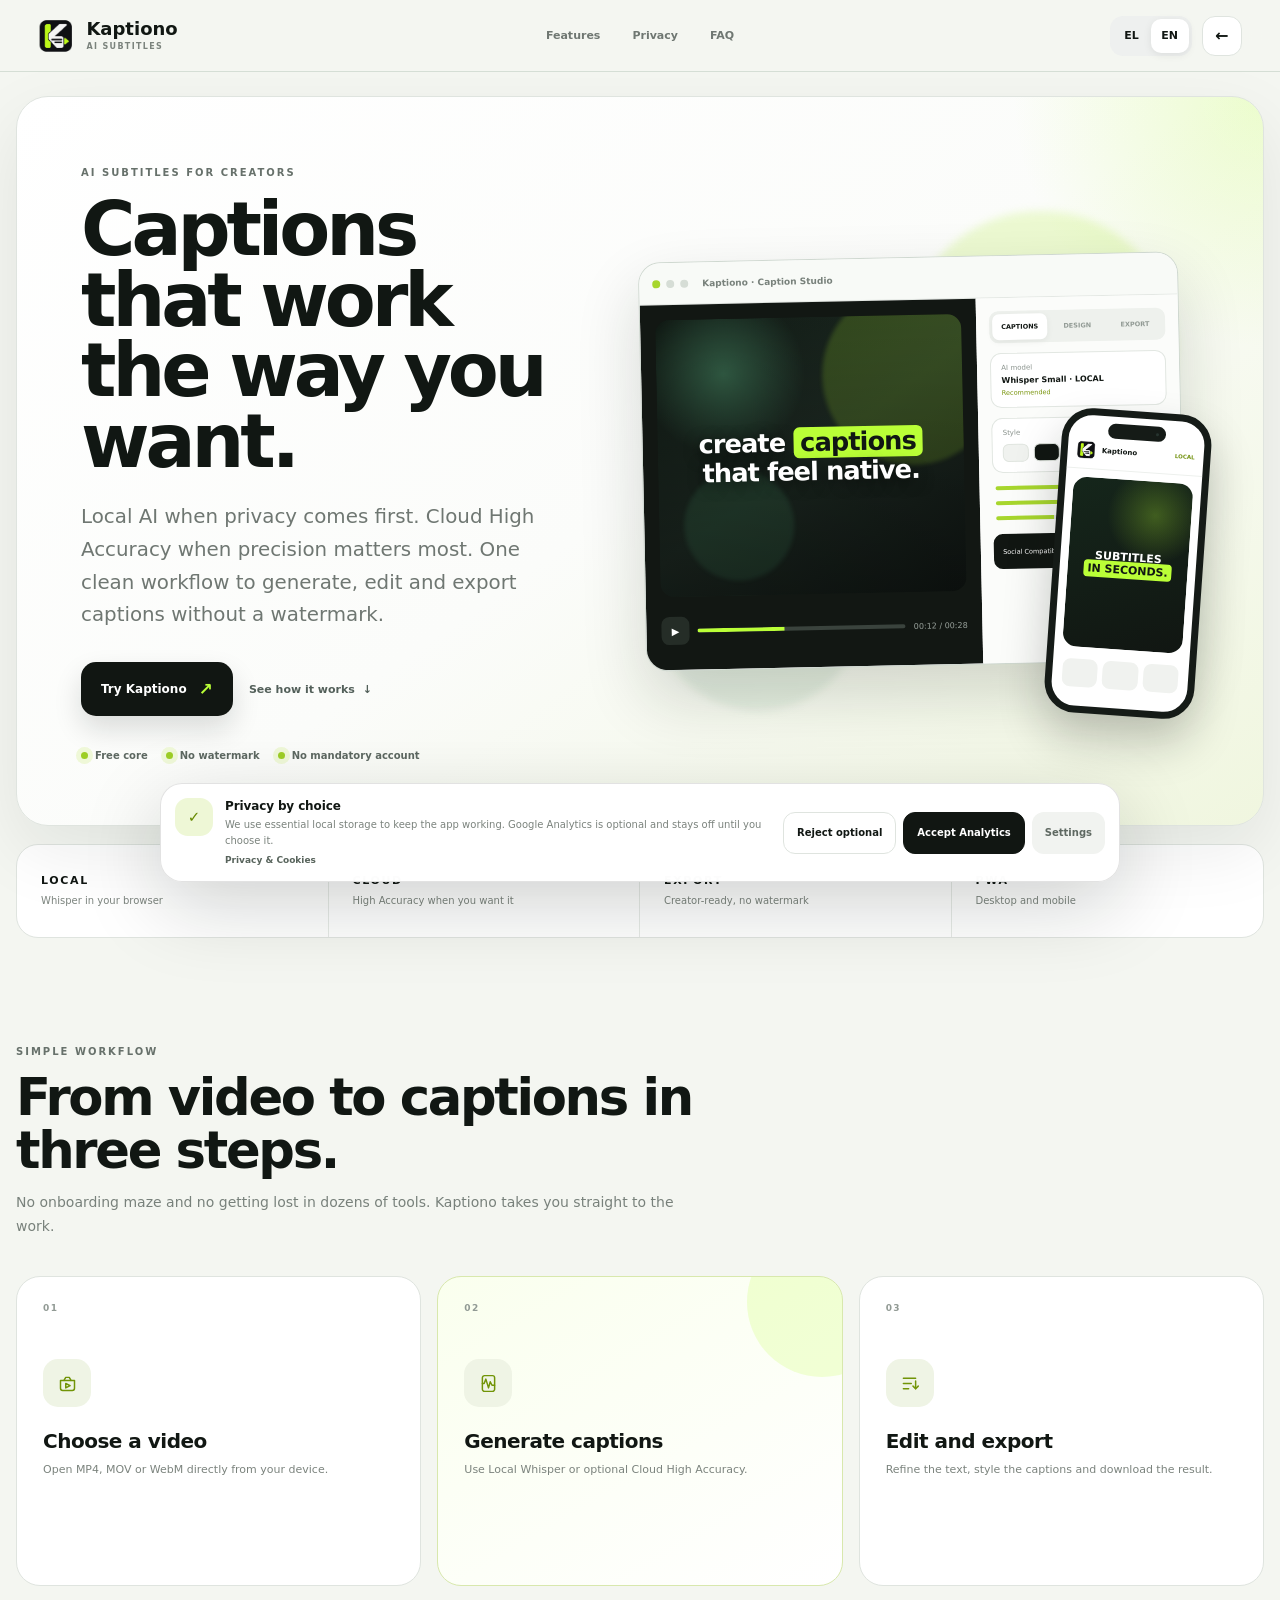
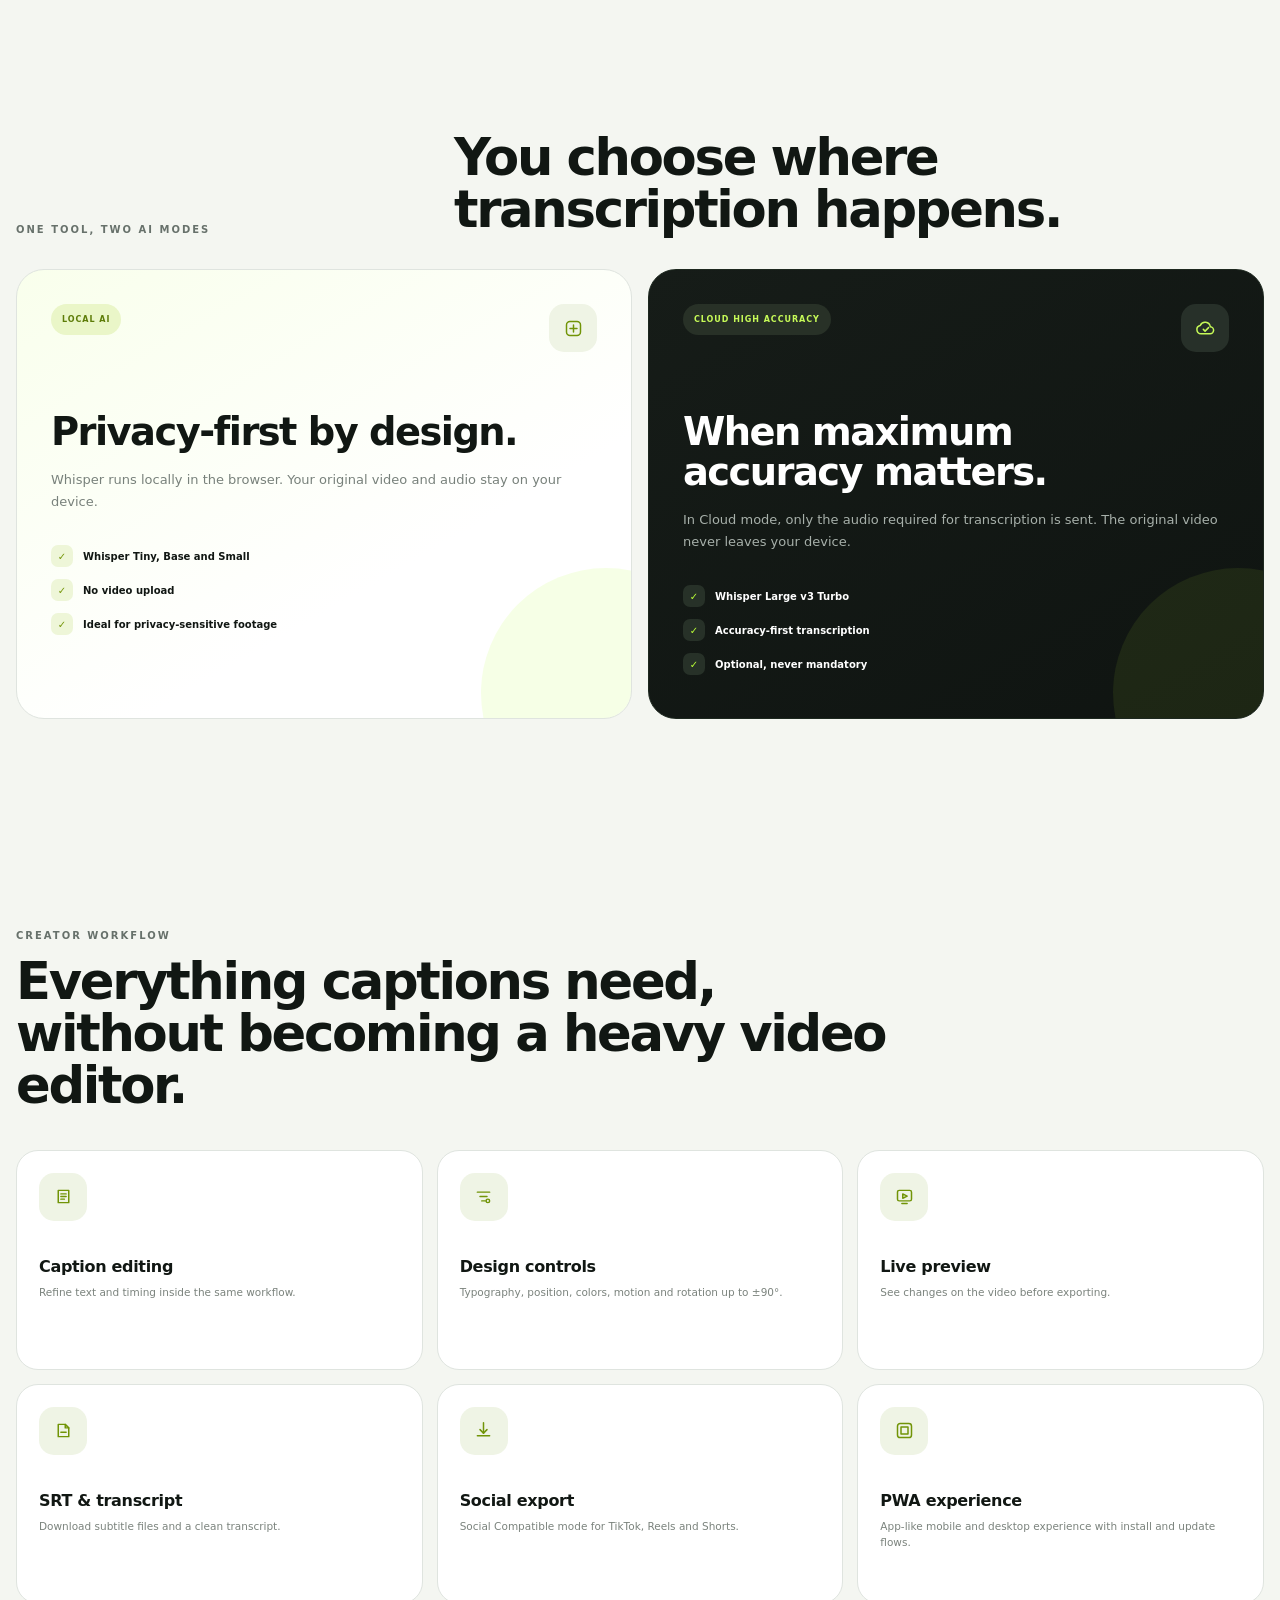
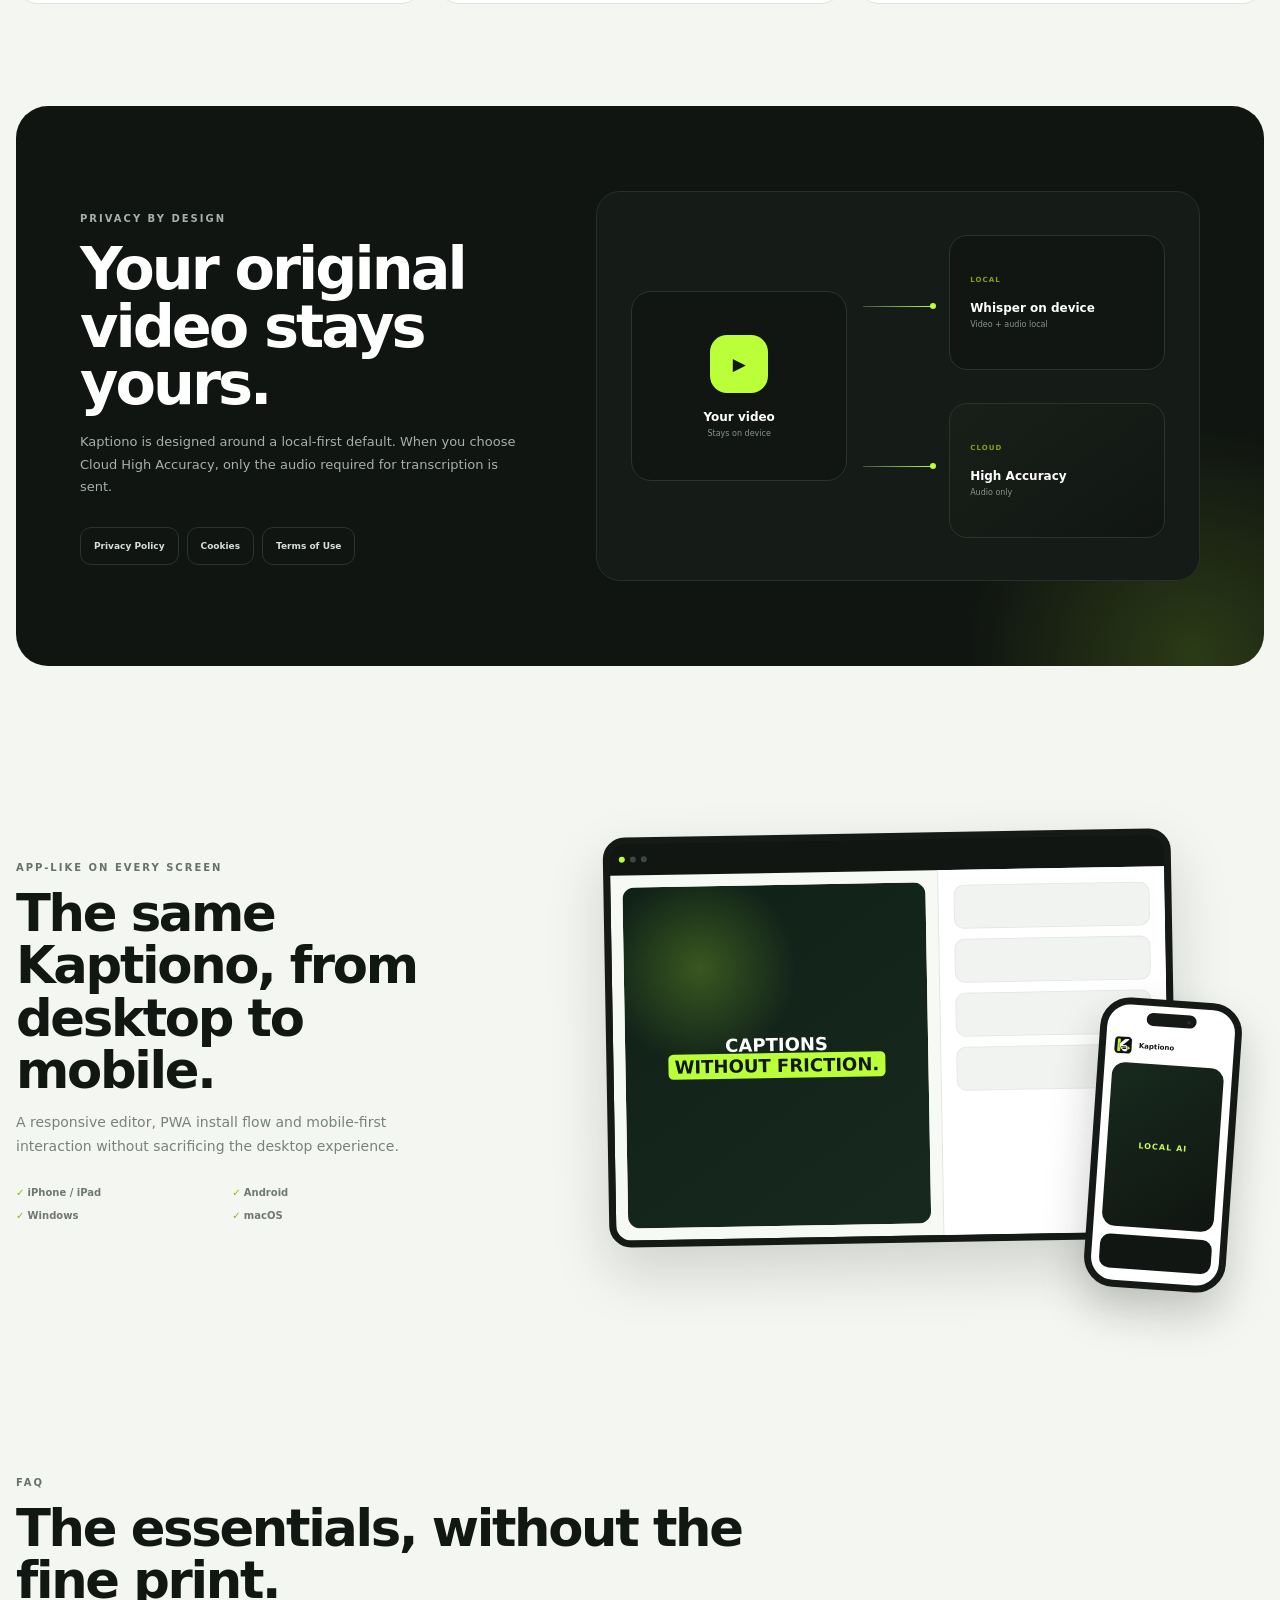
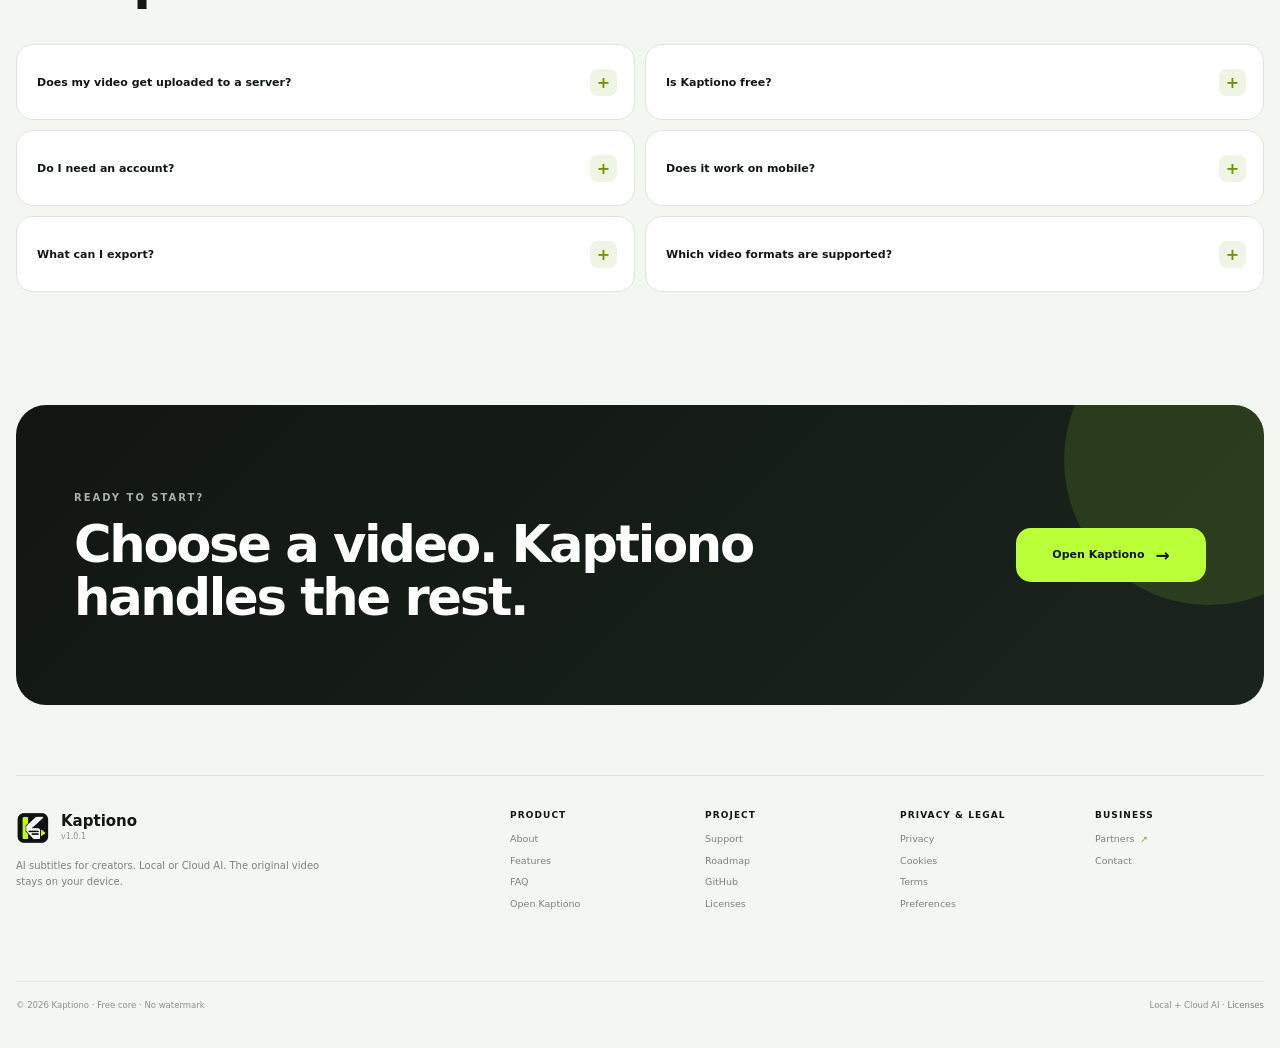
==== commit a1fd443d: "Release Kaptiono v1.0.1 transcription reliability fix" ====
--- a/about/index.html
+++ b/about/index.html
@@ -16,27 +16,27 @@
   <meta property="og:site_name" content="Kaptiono" />
   <meta property="og:locale" content="en_US" />
   <meta property="og:locale:alternate" content="el_GR" />
-  <meta property="og:title" content="About Kaptiono | Local AI Subtitles for Creators" />
+  <meta property="og:title" content="Kaptiono - AI Subtitles Built for Creators" />
   <meta property="og:description" content="See how Kaptiono combines Local Whisper, optional Cloud High Accuracy, caption editing, privacy-first processing and no-watermark export." />
   <meta property="og:url" content="https://kaptiono.com/about/" />
-  <meta property="og:image" content="https://kaptiono.com/assets/share/kaptiono-og-1200x630.png" />
+  <meta property="og:image" content="https://kaptiono.com/assets/share/kaptiono-social-v1-1200x630.png" />
   <meta property="og:image:width" content="1200" />
   <meta property="og:image:height" content="630" />
-  <meta property="og:image:alt" content="Kaptiono AI subtitle generator product overview" />
+  <meta property="og:image:alt" content="Kaptiono AI subtitle generator shown across desktop and mobile" />
   <meta name="twitter:card" content="summary_large_image" />
-  <meta name="twitter:title" content="About Kaptiono | Local AI Subtitles for Creators" />
+  <meta name="twitter:title" content="Kaptiono - AI Subtitles Built for Creators" />
   <meta name="twitter:description" content="Local Whisper, optional Cloud High Accuracy, caption editing, privacy-first processing and no-watermark export." />
-  <meta name="twitter:image" content="https://kaptiono.com/assets/share/kaptiono-twitter-1200x630.png" />
-  <meta name="twitter:image:alt" content="Kaptiono AI subtitle generator product overview" />
-  <title>About Kaptiono | Local AI Subtitles for Creators</title>
+  <meta name="twitter:image" content="https://kaptiono.com/assets/share/kaptiono-social-v1-1200x630.png" />
+  <meta name="twitter:image:alt" content="Kaptiono AI subtitle generator shown across desktop and mobile" />
+  <title>Kaptiono - AI Subtitles Built for Creators</title>
   <link rel="icon" href="../favicon.ico" />
   <link rel="icon" type="image/png" sizes="32x32" href="../assets/icons/favicon-32x32.png" />
   <link rel="apple-touch-icon" sizes="180x180" href="../assets/icons/apple-touch-icon.png" />
   <link rel="manifest" href="../manifest.webmanifest" />
-  <link rel="stylesheet" href="../styles.css?v=1.0.0" />
-  <link rel="stylesheet" href="../footer.css?v=1.0.0" />
-  <link rel="stylesheet" href="./about.css?v=1.0.0" />
-  <script src="../consent.js?v=1.0.0"></script>
+  <link rel="stylesheet" href="../styles.css?v=1.0.1" />
+  <link rel="stylesheet" href="../footer.css?v=1.0.1" />
+  <link rel="stylesheet" href="./about.css?v=1.0.1" />
+  <script src="../consent.js?v=1.0.1"></script>
   <script type="application/ld+json">
 {
   "@context": "https://schema.org",
@@ -82,7 +82,7 @@
       "url": "https://kaptiono.com/",
       "applicationCategory": "MultimediaApplication",
       "operatingSystem": "Web Browser, Android, iOS, Windows, macOS",
-      "softwareVersion": "1.0.0",
+      "softwareVersion": "1.0.1",
       "isAccessibleForFree": true,
       "offers": {
         "@type": "Offer",
@@ -93,8 +93,7 @@
         "@id": "https://kaptiono.com/#organization"
       },
       "screenshot": [
-        "https://kaptiono.com/assets/screenshots/about-desktop.png",
-        "https://kaptiono.com/assets/screenshots/about-mobile.png"
+        "https://kaptiono.com/assets/screenshots/kaptiono-product-showcase.png"
       ],
       "featureList": [
         "Local Whisper subtitle generation",
@@ -364,7 +363,7 @@
 
   <footer class="kap-footer">
   <div class="kap-footer-brand">
-    <a href="../" aria-label="Open Kaptiono"><img src="../assets/icons/icon-64.png" alt="" /><span><strong>Kaptiono</strong><small>v1.0.0</small></span></a>
+    <a href="../" aria-label="Open Kaptiono"><img src="../assets/icons/icon-64.png" alt="" /><span><strong>Kaptiono</strong><small>v1.0.1</small></span></a>
     <p>AI subtitles for creators. Local or Cloud AI. The original video stays on your device.</p>
   </div>
   <div class="kap-footer-links">
@@ -376,6 +375,6 @@
   <div class="kap-footer-bottom"><span>© 2026 Kaptiono · Free core · No watermark</span><span>Local + Cloud AI · <a href="../THIRD_PARTY_NOTICES.md">Licenses</a></span></div>
 </footer>
 
-  <script src="./about.js?v=1.0.0"></script>
+  <script src="./about.js?v=1.0.1"></script>
 </body>
 </html>
--- a/styles.css
+++ b/styles.css
@@ -1,5 +1,5 @@
 :root{--bg:#f4f6f1;--surface:#fff;--surface2:#f7f8f5;--ink:#111713;--muted:#7b837d;--line:#dfe4df;--lime:#a7d62d;--lime2:#eaf6c8;--dark:#111612;--danger:#d9534f;--radius:24px;--shadow:0 18px 48px rgba(18,28,20,.07)}
-*{box-sizing:border-box}html,body{margin:0;min-height:100%;background:var(--bg);color:var(--ink);font-family:Inter,ui-sans-serif,system-ui,-apple-system,BlinkMacSystemFont,"Segoe UI",sans-serif}button,input,select,textarea{font:inherit}button{color:inherit}body{overflow-x:hidden}.hidden{display:none!important}.app-shell{min-height:100dvh}.topbar{height:72px;display:flex;align-items:center;justify-content:space-between;padding:0 clamp(16px,3vw,44px);border-bottom:1px solid var(--line);background:rgba(255,255,255,.88);backdrop-filter:blur(18px);position:sticky;top:0;z-index:50}.brand{border:0;background:none;display:flex;align-items:center;gap:10px;padding:0;cursor:pointer}.brand img{width:38px;height:38px;border-radius:12px}.brand>span{display:flex;flex-direction:column;align-items:flex-start;line-height:1}.brand strong{font-size:18px}.brand small{font-size:9px;letter-spacing:.16em;margin-top:5px;color:var(--muted);font-weight:800}.top-actions{display:flex;align-items:center;gap:10px}.privacy-pill,.workspace-status>span{height:38px;border-radius:13px;background:#eef8ef;padding:0 13px;display:flex;align-items:center;gap:8px;font-size:11px;font-weight:900;color:#2f7045;white-space:nowrap}.privacy-pill i,.workspace-status i,.status-dot{width:8px;height:8px;background:#48ad7b;border-radius:50%}.lang-switch{height:40px;padding:3px;border-radius:13px;background:#eef0ef;display:flex}.lang-switch button{min-width:38px;border:0;background:transparent;border-radius:10px;font-size:11px;font-weight:900;cursor:pointer}.lang-switch button.active{background:#fff;box-shadow:0 2px 8px rgba(0,0,0,.08)}.support-btn{height:40px;padding:0 13px;border:1px solid var(--line);border-radius:13px;background:#fff;text-decoration:none;display:flex;align-items:center;gap:7px;font-size:12px}.support-btn span{font-size:19px;color:#82b90d}.support-btn b{font-weight:800}.card{background:var(--surface);border:1px solid var(--line);border-radius:var(--radius);box-shadow:var(--shadow)}main{width:min(1500px,calc(100% - 32px));margin:28px auto 44px}.start-card{padding:clamp(24px,5vw,58px);display:grid;grid-template-columns:minmax(0,1.05fr) minmax(300px,.75fr);gap:clamp(28px,5vw,72px);align-items:center;min-height:520px}.eyebrow{font-size:11px;letter-spacing:.18em;font-weight:900;color:#627069}.hero-copy h1,.workspace-head h1{font-size:clamp(38px,5vw,72px);line-height:.98;letter-spacing:-.045em;margin:12px 0 18px;max-width:800px}.hero-copy p{font-size:clamp(16px,1.8vw,21px);line-height:1.55;color:var(--muted);max-width:720px}.hero-badges{display:flex;flex-wrap:wrap;gap:8px;margin-top:28px}.hero-badges span{background:var(--surface2);border:1px solid var(--line);border-radius:999px;padding:9px 12px;font-size:11px;font-weight:800}.dropzone{min-height:290px;border:1.5px dashed #c9d0c9;background:linear-gradient(145deg,#fbfcfa,#f3f8ea);border-radius:22px;display:flex;flex-direction:column;align-items:center;justify-content:center;gap:10px;cursor:pointer;transition:.18s}.dropzone:hover,.dropzone.drag{border-color:var(--lime);transform:translateY(-2px);box-shadow:0 15px 40px rgba(114,150,28,.1)}.upload-icon{width:58px;height:58px;border-radius:18px;background:var(--dark);color:#bdff3b;display:grid;place-items:center;font-size:28px}.dropzone strong{font-size:19px}.dropzone small{color:var(--muted)}.privacy-note{grid-column:1/-1;padding:18px 20px;border-radius:18px;background:#f6faf2;display:flex;gap:12px;align-items:center}.privacy-note>span{width:30px;height:30px;border-radius:50%;background:var(--lime2);display:grid;place-items:center;font-weight:900;color:#638b00}.privacy-note div{display:flex;flex-direction:column;gap:3px}.privacy-note small{color:var(--muted)}.workspace{display:flex;flex-direction:column;gap:18px}.workspace-head{display:flex;justify-content:space-between;align-items:end;padding:4px 8px}.workspace-head h1{font-size:34px;margin:6px 0 4px}.workspace-head p{margin:0;color:var(--muted);font-size:13px}.workspace-status{display:flex;align-items:center;gap:10px}.ghost-btn{height:40px;padding:0 14px;border:1px solid var(--line);border-radius:13px;background:#fff;font-size:12px;font-weight:800;cursor:pointer}.editor-layout{display:grid;grid-template-columns:minmax(340px,.82fr) minmax(560px,1.18fr);gap:18px;align-items:start}.preview-card{overflow:hidden;position:sticky;top:90px}.preview-head{min-height:70px;padding:15px 18px;display:flex;align-items:center;justify-content:space-between;border-bottom:1px solid var(--line)}.preview-head>div:first-child{display:flex;align-items:center;gap:10px}.preview-head>div:first-child>div{display:flex;flex-direction:column}.preview-head strong{font-size:13px}.preview-head small{font-size:10px;color:var(--muted);margin-top:3px}.preview-meta{display:flex;gap:6px}.preview-meta span{padding:7px 9px;background:#f3f5f3;border:1px solid var(--line);border-radius:9px;font-size:10px;font-weight:800;white-space:nowrap}.video-shell{background:#0f1411;padding:12px;display:flex;align-items:center;justify-content:center;min-height:250px;max-height:calc(100dvh - 270px)}.video-stage{position:relative;display:inline-flex;align-items:center;justify-content:center;max-width:100%;max-height:calc(100dvh - 295px);overflow:hidden;border-radius:14px;background:#090d0b}.video-stage video{display:block;max-width:100%;max-height:calc(100dvh - 295px);width:auto;height:auto;object-fit:contain;background:#090d0b}.caption-overlay{position:absolute;z-index:5;pointer-events:none;transform:translate(-50%,-50%);white-space:normal;line-height:1.08;overflow:visible;word-break:normal;text-wrap:balance}.caption-overlay .caption-box{display:inline;padding:.12em .28em;border-radius:.18em;box-decoration-break:clone;-webkit-box-decoration-break:clone}.caption-overlay span.word{display:inline-block;margin-right:.18em}.video-loading{position:absolute;inset:0;display:flex;align-items:center;justify-content:center;gap:8px;background:rgba(12,16,13,.55);color:white;font-size:11px}.video-loading span{width:8px;height:8px;border-radius:50%;background:var(--lime);animation:pulse 1s infinite alternate}@keyframes pulse{to{opacity:.35}}.player-controls{height:62px;padding:0 14px;border-top:1px solid #252d27;background:#131814;color:#fff;display:grid;grid-template-columns:40px 48px 1fr 48px 40px;align-items:center;gap:8px}.player-controls>span{font-size:10px;font-weight:800;text-align:center}.player-icon{width:38px;height:38px;border:0;border-radius:11px;background:#242b26;color:#fff;font-weight:900;cursor:pointer}.player-controls input[type=range]{width:100%;accent-color:var(--lime)}.compat-note{margin:0;padding:11px 15px;border-top:1px solid var(--line);background:#fff8e8;color:#755b1e;font-size:11px;line-height:1.45}.studio-card{overflow:hidden;min-width:0}.main-tabs{padding:10px;display:grid;grid-template-columns:repeat(3,1fr);gap:6px;border-bottom:1px solid var(--line);background:#f5f6f4}.main-tabs button{height:44px;border:0;border-radius:12px;background:transparent;font-size:12px;font-weight:900;cursor:pointer;color:#7a817c}.main-tabs button.active{background:#fff;color:var(--ink);box-shadow:0 3px 10px rgba(0,0,0,.07)}.main-panel{display:none;padding:20px}.main-panel.active{display:block}.panel-title{display:flex;justify-content:space-between;gap:16px;align-items:flex-start;margin-bottom:18px}.panel-title h2{margin:6px 0 4px;font-size:23px;letter-spacing:-.025em}.panel-title p{margin:0;color:var(--muted);font-size:12px;line-height:1.5}.engine-badge{padding:8px 10px;border-radius:9px;background:var(--dark);color:#c9ff52;font-size:10px;font-weight:900}.field-grid{display:grid;gap:10px}.field-grid.two{grid-template-columns:repeat(2,minmax(0,1fr))}.field-grid.three{grid-template-columns:repeat(3,minmax(0,1fr))}.setting{min-width:0;min-height:72px;border:1px solid var(--line);border-radius:14px;padding:11px 12px;background:#fff;display:flex;flex-direction:column;justify-content:center;gap:7px}.setting>span,.field-label{font-size:10px;font-weight:900;color:#555f59}.setting select{height:38px;width:100%;border:1px solid #dbe0db;border-radius:10px;background:#f8f9f7;padding:0 10px;font-size:12px;font-weight:700;color:var(--ink);min-width:0}.setting small{font-size:9px;color:var(--muted);line-height:1.35}.range-setting>span{display:flex;align-items:center;justify-content:space-between;gap:8px}.range-setting output{font-size:10px;font-weight:900;color:#657069}.range-setting input[type=range]{width:100%;accent-color:#94c51d}.primary-btn{width:100%;height:52px;margin:12px 0;border:0;border-radius:14px;background:var(--dark);color:white;font-weight:900;display:flex;align-items:center;justify-content:center;gap:12px;cursor:pointer}.primary-btn b{color:#baff37}.primary-btn:disabled{opacity:.55;cursor:not-allowed}.progress-box{margin-top:12px;padding:14px;border:1px solid var(--line);border-radius:14px;background:#fafbfa}.progress-copy,.progress-footer{display:flex;justify-content:space-between;gap:12px}.progress-copy strong{font-size:12px}.progress-copy span,.progress-footer{font-size:10px;color:var(--muted)}.progress-track{height:7px;border-radius:999px;background:#e8ece8;overflow:hidden;margin:11px 0}.progress-track i{height:100%;display:block;width:0;background:var(--lime);transition:width .2s}.empty-state{padding:34px 20px;text-align:center;border:1px dashed #d7ddd7;border-radius:16px;margin-top:12px;display:flex;flex-direction:column;gap:5px}.empty-state strong{font-size:13px}.empty-state span{font-size:11px;color:var(--muted)}.caption-editor{margin-top:12px;display:flex;flex-direction:column;gap:8px;max-height:400px;overflow:auto;padding-right:3px}.caption-row{display:grid;grid-template-columns:78px 1fr;gap:9px;border:1px solid var(--line);border-radius:13px;padding:9px}.caption-time{font-size:9px;color:#778078;font-weight:800;line-height:1.55}.caption-row textarea{resize:vertical;min-height:50px;border:0;background:#f7f8f6;border-radius:9px;padding:8px;font-size:12px;outline:none}.preset-grid{display:grid;grid-template-columns:repeat(4,minmax(0,1fr));gap:8px;margin-bottom:14px}.preset-btn{min-width:0;border:1px solid var(--line);border-radius:14px;background:#fff;padding:8px;display:grid;grid-template-columns:minmax(62px,.72fr) minmax(0,1fr);align-items:center;gap:9px;min-height:84px;cursor:pointer;text-align:left}.preset-btn.active{border-color:#a3ce2f;background:#fbfff1;box-shadow:0 0 0 2px rgba(167,214,45,.15)}.preset-preview{height:56px;border-radius:11px;background:#131814;display:flex;align-items:center;justify-content:center;text-align:center;padding:6px;font-size:9px;line-height:1.05;text-shadow:-1px -1px #000,1px 1px #000;overflow:hidden}.preset-btn>span:last-child{min-width:0;display:flex;flex-direction:column;gap:3px}.preset-btn strong{font-size:11px;white-space:nowrap;overflow:hidden;text-overflow:ellipsis}.preset-btn small{font-size:9px;color:var(--muted);white-space:nowrap;overflow:hidden;text-overflow:ellipsis}.inspector-tabs{display:grid;grid-template-columns:repeat(3,minmax(0,1fr));gap:8px;margin-bottom:10px}.inspector-tabs button{height:54px;border:1px solid var(--line);border-radius:13px;background:#fff;display:grid;grid-template-columns:28px minmax(0,1fr);align-items:center;gap:8px;padding:7px 10px;text-align:left;cursor:pointer}.inspector-tabs button span,.section-head>span{width:28px;height:28px;border-radius:50%;background:#f0f2f0;display:grid;place-items:center;font-size:9px;font-weight:900;color:#8a938d}.inspector-tabs button b{font-size:10px;white-space:nowrap;overflow:hidden;text-overflow:ellipsis}.inspector-tabs button.active{border-color:#a7d62d;background:#fbfff2}.inspector-tabs button.active span{background:#e4f4ab;color:#506700}.settings-stage{border:1px solid var(--line);border-radius:16px;padding:14px;background:#fcfdfb}.settings-panel{display:none}.settings-panel.active{display:block}.section-head{display:flex;align-items:flex-start;justify-content:space-between;margin-bottom:12px}.section-head>div{display:flex;flex-direction:column;gap:3px}.section-head strong{font-size:15px}.section-head small{font-size:10px;color:var(--muted)}.boolean-grid{display:grid;grid-template-columns:repeat(3,minmax(0,1fr));gap:9px;margin-top:10px}.boolean-grid.one{grid-template-columns:minmax(0,1fr)}.boolean-row{height:48px;border:1px solid var(--line);border-radius:13px;padding:0 12px;display:flex;align-items:center;justify-content:space-between;gap:12px;background:#fff;cursor:pointer}.boolean-row b{font-size:10px;white-space:nowrap}.boolean-row input{position:absolute;opacity:0;pointer-events:none}.boolean-row>span{width:38px;height:21px;border-radius:999px;background:#d5dbe0;position:relative;flex:none;transition:.18s}.boolean-row>span:after{content:"";position:absolute;width:17px;height:17px;left:2px;top:2px;border-radius:50%;background:white;box-shadow:0 1px 3px rgba(0,0,0,.18);transition:.18s}.boolean-row input:checked+span{background:#9ed029}.boolean-row input:checked+span:after{transform:translateX(17px)}.color-grid{display:grid;grid-template-columns:repeat(4,minmax(0,1fr));gap:9px;margin-bottom:10px}.color-setting{height:76px;border:1px solid var(--line);border-radius:13px;padding:9px;background:#fff;display:grid;grid-template-columns:1fr 36px;grid-template-rows:auto auto;gap:4px 8px;align-items:center}.color-setting span{font-size:10px;font-weight:900}.color-setting input{width:36px;height:36px;border:0;padding:0;background:none;grid-row:1/3;grid-column:2}.color-setting code{font-size:9px;color:var(--muted)}.position-layout{display:grid;grid-template-columns:180px minmax(0,1fr);gap:10px}.position-layout>div:first-child{border:1px solid var(--line);border-radius:14px;padding:11px}.position-grid{display:grid;grid-template-columns:repeat(3,1fr);gap:6px;margin-top:10px}.position-grid button{aspect-ratio:1;border:1px solid var(--line);border-radius:9px;background:#f7f8f6;cursor:pointer;position:relative}.position-grid button:after{content:"";width:6px;height:6px;border-radius:50%;background:#7e8981;position:absolute;left:var(--x);top:var(--y);transform:translate(-50%,-50%)}.position-grid button.active{border-color:#a7d62d;background:#f6fddf}.position-grid button.active:after{background:#83b509}.alignment-row{display:grid;grid-template-columns:110px 1fr;align-items:center;gap:10px;margin-top:10px}.alignment-row>span{font-size:10px;font-weight:900;color:#59625c}.segmented{display:grid;grid-auto-flow:column;grid-auto-columns:1fr;background:#f0f2f0;padding:3px;border-radius:10px}.segmented button{height:32px;border:0;border-radius:8px;background:transparent;font-size:10px;font-weight:800;cursor:pointer}.segmented button.active{background:#fff;box-shadow:0 2px 7px rgba(0,0,0,.07)}.export-grid{display:grid;grid-template-columns:repeat(3,minmax(0,1fr));gap:10px}.export-btn{min-height:96px;border:1px solid var(--line);border-radius:14px;background:#fff;padding:14px;display:flex;flex-direction:column;align-items:flex-start;justify-content:center;gap:5px;cursor:pointer}.export-btn strong{font-size:14px}.export-btn span{font-size:10px;color:var(--muted);text-align:left}.export-btn:disabled{opacity:.45;cursor:not-allowed}.experimental strong{color:#628d00}.info-callout{margin-top:12px;padding:14px;border-radius:14px;background:#f5f8ef;display:flex;flex-direction:column;gap:4px}.info-callout strong{font-size:12px}.info-callout span{font-size:10px;color:var(--muted)}.system-card{padding:17px 19px;display:grid;grid-template-columns:240px 1fr;gap:16px;align-items:center}.system-card h2{margin:5px 0 0;font-size:16px}.system-grid{display:grid;grid-template-columns:repeat(4,minmax(0,1fr));gap:8px}.system-grid>div{padding:10px 12px;background:#f6f7f5;border-radius:11px;display:flex;flex-direction:column;gap:3px;min-width:0}.system-grid span{font-size:9px;color:var(--muted)}.system-grid strong{font-size:10px;white-space:nowrap;overflow:hidden;text-overflow:ellipsis}footer{width:min(1500px,calc(100% - 32px));margin:0 auto;padding:20px 4px 34px;display:flex;justify-content:space-between;font-size:10px;color:#8b928d}
+*{box-sizing:border-box}html,body{margin:0;min-height:100%;background:var(--bg);color:var(--ink);font-family:Inter,ui-sans-serif,system-ui,-apple-system,BlinkMacSystemFont,"Segoe UI",sans-serif}button,input,select,textarea{font:inherit}button{color:inherit}body{overflow-x:hidden}.hidden{display:none!important}.app-shell{min-height:100dvh}.topbar{height:72px;display:flex;align-items:center;justify-content:space-between;padding:0 clamp(16px,3vw,44px);border-bottom:1px solid var(--line);background:rgba(255,255,255,.88);backdrop-filter:blur(18px);position:sticky;top:0;z-index:50}.brand{border:0;background:none;display:flex;align-items:center;gap:10px;padding:0;cursor:pointer}.brand img{width:38px;height:38px;border-radius:12px}.brand>span{display:flex;flex-direction:column;align-items:flex-start;line-height:1}.brand strong{font-size:18px}.brand small{font-size:9px;letter-spacing:.16em;margin-top:5px;color:var(--muted);font-weight:800}.top-actions{display:flex;align-items:center;gap:10px}.privacy-pill,.workspace-status>span{height:38px;border-radius:13px;background:#eef8ef;padding:0 13px;display:flex;align-items:center;gap:8px;font-size:11px;font-weight:900;color:#2f7045;white-space:nowrap}.privacy-pill i,.workspace-status i,.status-dot{width:8px;height:8px;background:#48ad7b;border-radius:50%}.lang-switch{height:40px;padding:3px;border-radius:13px;background:#eef0ef;display:flex}.lang-switch button{min-width:38px;border:0;background:transparent;border-radius:10px;font-size:11px;font-weight:900;cursor:pointer}.lang-switch button.active{background:#fff;box-shadow:0 2px 8px rgba(0,0,0,.08)}.support-btn{height:40px;padding:0 13px;border:1px solid var(--line);border-radius:13px;background:#fff;text-decoration:none;display:flex;align-items:center;gap:7px;font-size:12px}.support-btn span{font-size:19px;color:#82b90d}.support-btn b{font-weight:800}.card{background:var(--surface);border:1px solid var(--line);border-radius:var(--radius);box-shadow:var(--shadow)}main{width:min(1500px,calc(100% - 32px));margin:28px auto 44px}.start-card{padding:clamp(24px,5vw,58px);display:grid;grid-template-columns:minmax(0,1.05fr) minmax(300px,.75fr);gap:clamp(28px,5vw,72px);align-items:center;min-height:520px}.eyebrow{font-size:11px;letter-spacing:.18em;font-weight:900;color:#627069}.hero-copy h1,.workspace-head h1{font-size:clamp(38px,5vw,72px);line-height:.98;letter-spacing:-.045em;margin:12px 0 18px;max-width:800px}.hero-copy p{font-size:clamp(16px,1.8vw,21px);line-height:1.55;color:var(--muted);max-width:720px}.hero-badges{display:flex;flex-wrap:wrap;gap:8px;margin-top:28px}.hero-badges span{background:var(--surface2);border:1px solid var(--line);border-radius:999px;padding:9px 12px;font-size:11px;font-weight:800}.dropzone{min-height:290px;border:1.5px dashed #c9d0c9;background:linear-gradient(145deg,#fbfcfa,#f3f8ea);border-radius:22px;display:flex;flex-direction:column;align-items:center;justify-content:center;gap:10px;cursor:pointer;transition:.18s}.dropzone:hover,.dropzone.drag{border-color:var(--lime);transform:translateY(-2px);box-shadow:0 15px 40px rgba(114,150,28,.1)}.upload-icon{width:58px;height:58px;border-radius:18px;background:var(--dark);color:#bdff3b;display:grid;place-items:center;font-size:28px}.dropzone strong{font-size:19px}.dropzone small{color:var(--muted)}.privacy-note{grid-column:1/-1;padding:18px 20px;border-radius:18px;background:#f6faf2;display:flex;gap:12px;align-items:center}.privacy-note>span{width:30px;height:30px;border-radius:50%;background:var(--lime2);display:grid;place-items:center;font-weight:900;color:#638b00}.privacy-note div{display:flex;flex-direction:column;gap:3px}.privacy-note small{color:var(--muted)}.workspace{display:flex;flex-direction:column;gap:18px}.workspace-head{display:flex;justify-content:space-between;align-items:end;padding:4px 8px}.workspace-head h1{font-size:34px;margin:6px 0 4px}.workspace-head p{margin:0;color:var(--muted);font-size:13px}.workspace-status{display:flex;align-items:center;gap:10px}.ghost-btn{height:40px;padding:0 14px;border:1px solid var(--line);border-radius:13px;background:#fff;font-size:12px;font-weight:800;cursor:pointer}.editor-layout{display:grid;grid-template-columns:minmax(340px,.82fr) minmax(560px,1.18fr);gap:18px;align-items:start}.preview-card{overflow:hidden;position:sticky;top:90px}.preview-head{min-height:70px;padding:15px 18px;display:flex;align-items:center;justify-content:space-between;border-bottom:1px solid var(--line)}.preview-head>div:first-child{display:flex;align-items:center;gap:10px}.preview-head>div:first-child>div{display:flex;flex-direction:column}.preview-head strong{font-size:13px}.preview-head small{font-size:10px;color:var(--muted);margin-top:3px}.preview-meta{display:flex;gap:6px}.preview-meta span{padding:7px 9px;background:#f3f5f3;border:1px solid var(--line);border-radius:9px;font-size:10px;font-weight:800;white-space:nowrap}.video-shell{background:#0f1411;padding:12px;display:flex;align-items:center;justify-content:center;min-height:250px;max-height:calc(100dvh - 270px)}.video-stage{position:relative;display:inline-flex;align-items:center;justify-content:center;max-width:100%;max-height:calc(100dvh - 295px);overflow:hidden;border-radius:14px;background:#090d0b}.video-stage video{display:block;max-width:100%;max-height:calc(100dvh - 295px);width:auto;height:auto;object-fit:contain;background:#090d0b}.caption-overlay{position:absolute;z-index:5;pointer-events:none;transform:translate(-50%,-50%);white-space:normal;line-height:1.08;overflow:visible;word-break:normal;text-wrap:balance}.caption-overlay .caption-box{display:inline;padding:.12em .28em;border-radius:.18em;box-decoration-break:clone;-webkit-box-decoration-break:clone}.caption-overlay span.word{display:inline-block;margin-right:.18em}.video-loading{position:absolute;inset:0;display:flex;align-items:center;justify-content:center;gap:8px;background:rgba(12,16,13,.55);color:white;font-size:11px}.video-loading span{width:8px;height:8px;border-radius:50%;background:var(--lime);animation:pulse 1s infinite alternate}@keyframes pulse{to{opacity:.35}}.player-controls{height:62px;padding:0 14px;border-top:1px solid #252d27;background:#131814;color:#fff;display:grid;grid-template-columns:40px 48px 1fr 48px 40px;align-items:center;gap:8px}.player-controls>span{font-size:10px;font-weight:800;text-align:center}.player-icon{width:38px;height:38px;border:0;border-radius:11px;background:#242b26;color:#fff;font-weight:900;cursor:pointer}.player-controls input[type=range]{width:100%;accent-color:var(--lime)}.compat-note{margin:0;padding:11px 15px;border-top:1px solid var(--line);background:#fff8e8;color:#755b1e;font-size:11px;line-height:1.45}.studio-card{overflow:visible;min-width:0;position:relative;z-index:20}.main-tabs{padding:10px;display:grid;grid-template-columns:repeat(3,1fr);gap:6px;border-bottom:1px solid var(--line);background:#f5f6f4}.main-tabs button{height:44px;border:0;border-radius:12px;background:transparent;font-size:12px;font-weight:900;cursor:pointer;color:#7a817c}.main-tabs button.active{background:#fff;color:var(--ink);box-shadow:0 3px 10px rgba(0,0,0,.07)}.main-panel{display:none;padding:20px}.main-panel.active{display:block}.panel-title{display:flex;justify-content:space-between;gap:16px;align-items:flex-start;margin-bottom:18px}.panel-title h2{margin:6px 0 4px;font-size:23px;letter-spacing:-.025em}.panel-title p{margin:0;color:var(--muted);font-size:12px;line-height:1.5}.engine-badge{padding:8px 10px;border-radius:9px;background:var(--dark);color:#c9ff52;font-size:10px;font-weight:900}.field-grid{display:grid;gap:10px}.field-grid.two{grid-template-columns:repeat(2,minmax(0,1fr))}.field-grid.three{grid-template-columns:repeat(3,minmax(0,1fr))}.setting{min-width:0;min-height:72px;border:1px solid var(--line);border-radius:14px;padding:11px 12px;background:#fff;display:flex;flex-direction:column;justify-content:center;gap:7px}.setting>span,.field-label{font-size:10px;font-weight:900;color:#555f59}.setting select{height:38px;width:100%;border:1px solid #dbe0db;border-radius:10px;background:#f8f9f7;padding:0 10px;font-size:12px;font-weight:700;color:var(--ink);min-width:0}.setting small{font-size:9px;color:var(--muted);line-height:1.35}.range-setting>span{display:flex;align-items:center;justify-content:space-between;gap:8px}.range-setting output{font-size:10px;font-weight:900;color:#657069}.range-setting input[type=range]{width:100%;accent-color:#94c51d}.primary-btn{width:100%;height:52px;margin:12px 0;border:0;border-radius:14px;background:var(--dark);color:white;font-weight:900;display:flex;align-items:center;justify-content:center;gap:12px;cursor:pointer}.primary-btn b{color:#baff37}.primary-btn:disabled{opacity:.55;cursor:not-allowed}.progress-box{margin-top:12px;padding:14px;border:1px solid var(--line);border-radius:14px;background:#fafbfa}.progress-copy,.progress-footer{display:flex;justify-content:space-between;gap:12px}.progress-copy strong{font-size:12px}.progress-copy span,.progress-footer{font-size:10px;color:var(--muted)}.progress-track{height:7px;border-radius:999px;background:#e8ece8;overflow:hidden;margin:11px 0}.progress-track i{height:100%;display:block;width:0;background:var(--lime);transition:width .2s}.empty-state{padding:34px 20px;text-align:center;border:1px dashed #d7ddd7;border-radius:16px;margin-top:12px;display:flex;flex-direction:column;gap:5px}.empty-state strong{font-size:13px}.empty-state span{font-size:11px;color:var(--muted)}.caption-editor{margin-top:12px;display:flex;flex-direction:column;gap:8px;max-height:400px;overflow:auto;padding-right:3px}.caption-row{display:grid;grid-template-columns:78px 1fr;gap:9px;border:1px solid var(--line);border-radius:13px;padding:9px}.caption-time{font-size:9px;color:#778078;font-weight:800;line-height:1.55}.caption-row textarea{resize:vertical;min-height:50px;border:0;background:#f7f8f6;border-radius:9px;padding:8px;font-size:12px;outline:none}.preset-grid{display:grid;grid-template-columns:repeat(4,minmax(0,1fr));gap:8px;margin-bottom:14px}.preset-btn{min-width:0;border:1px solid var(--line);border-radius:14px;background:#fff;padding:8px;display:grid;grid-template-columns:minmax(62px,.72fr) minmax(0,1fr);align-items:center;gap:9px;min-height:84px;cursor:pointer;text-align:left}.preset-btn.active{border-color:#a3ce2f;background:#fbfff1;box-shadow:0 0 0 2px rgba(167,214,45,.15)}.preset-preview{height:56px;border-radius:11px;background:#131814;display:flex;align-items:center;justify-content:center;text-align:center;padding:6px;font-size:9px;line-height:1.05;text-shadow:-1px -1px #000,1px 1px #000;overflow:hidden}.preset-btn>span:last-child{min-width:0;display:flex;flex-direction:column;gap:3px}.preset-btn strong{font-size:11px;white-space:nowrap;overflow:hidden;text-overflow:ellipsis}.preset-btn small{font-size:9px;color:var(--muted);white-space:nowrap;overflow:hidden;text-overflow:ellipsis}.inspector-tabs{display:grid;grid-template-columns:repeat(3,minmax(0,1fr));gap:8px;margin-bottom:10px}.inspector-tabs button{height:54px;border:1px solid var(--line);border-radius:13px;background:#fff;display:grid;grid-template-columns:28px minmax(0,1fr);align-items:center;gap:8px;padding:7px 10px;text-align:left;cursor:pointer}.inspector-tabs button span,.section-head>span{width:28px;height:28px;border-radius:50%;background:#f0f2f0;display:grid;place-items:center;font-size:9px;font-weight:900;color:#8a938d}.inspector-tabs button b{font-size:10px;white-space:nowrap;overflow:hidden;text-overflow:ellipsis}.inspector-tabs button.active{border-color:#a7d62d;background:#fbfff2}.inspector-tabs button.active span{background:#e4f4ab;color:#506700}.settings-stage{border:1px solid var(--line);border-radius:16px;padding:14px;background:#fcfdfb}.settings-panel{display:none}.settings-panel.active{display:block}.section-head{display:flex;align-items:flex-start;justify-content:space-between;margin-bottom:12px}.section-head>div{display:flex;flex-direction:column;gap:3px}.section-head strong{font-size:15px}.section-head small{font-size:10px;color:var(--muted)}.boolean-grid{display:grid;grid-template-columns:repeat(3,minmax(0,1fr));gap:9px;margin-top:10px}.boolean-grid.one{grid-template-columns:minmax(0,1fr)}.boolean-row{height:48px;border:1px solid var(--line);border-radius:13px;padding:0 12px;display:flex;align-items:center;justify-content:space-between;gap:12px;background:#fff;cursor:pointer}.boolean-row b{font-size:10px;white-space:nowrap}.boolean-row input{position:absolute;opacity:0;pointer-events:none}.boolean-row>span{width:38px;height:21px;border-radius:999px;background:#d5dbe0;position:relative;flex:none;transition:.18s}.boolean-row>span:after{content:"";position:absolute;width:17px;height:17px;left:2px;top:2px;border-radius:50%;background:white;box-shadow:0 1px 3px rgba(0,0,0,.18);transition:.18s}.boolean-row input:checked+span{background:#9ed029}.boolean-row input:checked+span:after{transform:translateX(17px)}.color-grid{display:grid;grid-template-columns:repeat(4,minmax(0,1fr));gap:9px;margin-bottom:10px}.color-setting{height:76px;border:1px solid var(--line);border-radius:13px;padding:9px;background:#fff;display:grid;grid-template-columns:1fr 36px;grid-template-rows:auto auto;gap:4px 8px;align-items:center}.color-setting span{font-size:10px;font-weight:900}.color-setting input{width:36px;height:36px;border:0;padding:0;background:none;grid-row:1/3;grid-column:2}.color-setting code{font-size:9px;color:var(--muted)}.position-layout{display:grid;grid-template-columns:180px minmax(0,1fr);gap:10px}.position-layout>div:first-child{border:1px solid var(--line);border-radius:14px;padding:11px}.position-grid{display:grid;grid-template-columns:repeat(3,1fr);gap:6px;margin-top:10px}.position-grid button{aspect-ratio:1;border:1px solid var(--line);border-radius:9px;background:#f7f8f6;cursor:pointer;position:relative}.position-grid button:after{content:"";width:6px;height:6px;border-radius:50%;background:#7e8981;position:absolute;left:var(--x);top:var(--y);transform:translate(-50%,-50%)}.position-grid button.active{border-color:#a7d62d;background:#f6fddf}.position-grid button.active:after{background:#83b509}.alignment-row{display:grid;grid-template-columns:110px 1fr;align-items:center;gap:10px;margin-top:10px}.alignment-row>span{font-size:10px;font-weight:900;color:#59625c}.segmented{display:grid;grid-auto-flow:column;grid-auto-columns:1fr;background:#f0f2f0;padding:3px;border-radius:10px}.segmented button{height:32px;border:0;border-radius:8px;background:transparent;font-size:10px;font-weight:800;cursor:pointer}.segmented button.active{background:#fff;box-shadow:0 2px 7px rgba(0,0,0,.07)}.export-grid{display:grid;grid-template-columns:repeat(3,minmax(0,1fr));gap:10px}.export-btn{min-height:96px;border:1px solid var(--line);border-radius:14px;background:#fff;padding:14px;display:flex;flex-direction:column;align-items:flex-start;justify-content:center;gap:5px;cursor:pointer}.export-btn strong{font-size:14px}.export-btn span{font-size:10px;color:var(--muted);text-align:left}.export-btn:disabled{opacity:.45;cursor:not-allowed}.experimental strong{color:#628d00}.info-callout{margin-top:12px;padding:14px;border-radius:14px;background:#f5f8ef;display:flex;flex-direction:column;gap:4px}.info-callout strong{font-size:12px}.info-callout span{font-size:10px;color:var(--muted)}.system-card{padding:17px 19px;display:grid;grid-template-columns:240px 1fr;gap:16px;align-items:center}.system-card h2{margin:5px 0 0;font-size:16px}.system-grid{display:grid;grid-template-columns:repeat(4,minmax(0,1fr));gap:8px}.system-grid>div{padding:10px 12px;background:#f6f7f5;border-radius:11px;display:flex;flex-direction:column;gap:3px;min-width:0}.system-grid span{font-size:9px;color:var(--muted)}.system-grid strong{font-size:10px;white-space:nowrap;overflow:hidden;text-overflow:ellipsis}footer{width:min(1500px,calc(100% - 32px));margin:0 auto;padding:20px 4px 34px;display:flex;justify-content:space-between;font-size:10px;color:#8b928d}
 @media(max-width:1180px){.editor-layout{grid-template-columns:minmax(300px,.8fr) minmax(480px,1.2fr)}.preset-grid{grid-template-columns:repeat(2,minmax(0,1fr))}.system-card{grid-template-columns:1fr}.preview-card{top:84px}}
 @media(max-width:900px){.privacy-pill{display:none}.editor-layout{grid-template-columns:1fr}.preview-card{position:relative;top:auto}.video-shell{max-height:65dvh}.video-stage,.video-stage video{max-height:calc(65dvh - 24px)}.start-card{grid-template-columns:1fr;min-height:auto}.dropzone{min-height:220px}.system-grid{grid-template-columns:repeat(2,minmax(0,1fr))}.workspace-head{align-items:flex-start}.field-grid.three{grid-template-columns:1fr 1fr}.position-layout{grid-template-columns:1fr}.position-grid{grid-template-columns:repeat(9,1fr)}.position-grid button{aspect-ratio:1.5}}
 @media(max-width:620px){main{width:calc(100% - 20px);margin-top:14px}.topbar{height:62px;padding:0 10px}.brand img{width:34px;height:34px}.brand strong{font-size:16px}.support-btn b{display:none}.support-btn{width:40px;padding:0;justify-content:center}.lang-switch button{min-width:34px}.start-card{padding:18px;border-radius:20px}.hero-copy h1{font-size:38px}.hero-copy p{font-size:15px}.hero-badges{gap:5px}.hero-badges span{font-size:9px;padding:7px 9px}.workspace-head{padding:2px;flex-direction:column;gap:12px}.workspace-head h1{font-size:27px}.workspace-status{width:100%;justify-content:space-between}.preview-head{padding:12px}.preview-head small{display:none}.preview-meta span:first-child{display:none}.video-shell{padding:8px;max-height:58dvh}.video-stage,.video-stage video{max-height:calc(58dvh - 16px)}.player-controls{grid-template-columns:36px 42px 1fr 42px 36px;padding:0 9px}.main-panel{padding:12px}.panel-title h2{font-size:19px}.field-grid.two,.field-grid.three{grid-template-columns:1fr}.preset-grid{grid-template-columns:repeat(2,minmax(0,1fr));gap:6px}.preset-btn{min-height:76px;grid-template-columns:54px minmax(0,1fr);padding:6px}.preset-preview{height:50px;font-size:8px}.inspector-tabs{grid-template-columns:repeat(2,minmax(0,1fr));gap:6px}.inspector-tabs button{height:48px}.settings-stage{padding:10px}.boolean-grid{grid-template-columns:1fr}.color-grid{grid-template-columns:repeat(2,minmax(0,1fr))}.position-grid{grid-template-columns:repeat(3,1fr)}.alignment-row{grid-template-columns:1fr}.export-grid{grid-template-columns:1fr}.system-grid{grid-template-columns:1fr 1fr}.system-card{padding:13px}.privacy-note{padding:13px}.footer{padding-left:10px;padding-right:10px}.player-controls input{min-width:0}}
@@ -774,29 +774,43 @@
 }
 
 
-/* v0.5.27 compact hero copy + custom model picker */
-.model-setting{position:relative;overflow:visible}
+/* Unified AI model + speech language pickers */
+.model-setting,.language-setting{position:relative;overflow:visible}
 .model-native-select{position:absolute!important;width:1px!important;height:1px!important;opacity:0!important;pointer-events:none!important;overflow:hidden!important}
-.model-picker{position:relative;width:100%;z-index:8}
-.model-picker-button{width:100%;min-height:42px;border:1px solid #dbe0db;border-radius:11px;background:#f8f9f7;padding:0 12px;display:flex;align-items:center;justify-content:space-between;gap:12px;text-align:left;cursor:pointer;color:var(--ink);font-size:12px;font-weight:400}
-.model-picker-copy{min-width:0;display:block;white-space:nowrap;overflow:hidden;text-overflow:ellipsis}
-.model-picker-copy .model-name,.model-picker-copy .model-meta{font-weight:400}
-.model-picker-copy .model-engine{font-weight:900}
-.model-separator{font-weight:400;color:#6f7771}
-.model-picker-chevron{flex:none;font-size:18px;line-height:1;transform:translateY(-1px);transition:transform .16s ease}
-.model-picker.open .model-picker-chevron{transform:rotate(180deg) translateY(1px)}
-.model-picker-menu{position:absolute;left:0;right:0;top:calc(100% + 6px);z-index:120;border:1px solid #aeb5af;border-radius:12px;background:#fff;box-shadow:0 16px 38px rgba(16,24,18,.16);padding:6px;overflow:hidden}
-.model-picker-option{width:100%;min-height:42px;border:0;border-radius:8px;background:#fff;padding:9px 10px;text-align:left;cursor:pointer;color:var(--ink);font-size:12px;font-weight:400;line-height:1.35}
-.model-picker-option span{font-weight:400}
-.model-picker-option strong{font-weight:900}
-.model-picker-option:hover,.model-picker-option:focus-visible{background:#f4f6f1;outline:none}
-.model-picker-option.active{background:#eef4dc}
+.model-picker,.language-picker{position:relative;width:100%;z-index:8}
+.language-picker{z-index:7}
+.model-picker-button,.language-picker-button{width:100%;min-height:44px;border:1px solid #dbe0db;border-radius:11px;background:#f8f9f7;padding:0 13px;display:flex;align-items:center;justify-content:space-between;gap:12px;text-align:left;cursor:pointer;color:var(--ink);font-size:14px;font-weight:400;transition:border-color .16s ease,box-shadow .16s ease,background .16s ease}
+.model-picker-button:hover,.language-picker-button:hover{border-color:#c8cec8;background:#fafbf9}
+.model-picker-button:focus-visible,.language-picker-button:focus-visible{outline:none;border-color:#9abd3b;box-shadow:0 0 0 3px rgba(167,214,45,.14)}
+.model-picker-copy,.language-picker-label{min-width:0;display:block;white-space:nowrap;overflow:hidden;text-overflow:ellipsis}
+.model-picker-copy .model-name,.language-picker-label{font-weight:500}
+.model-picker-actions{display:flex;align-items:center;gap:10px;flex:none}
+.model-picker-actions .model-engine{display:inline-flex;align-items:center;min-height:23px;padding:4px 8px;border-radius:999px;background:#eef4dc;color:#51631b;font-size:9px;line-height:1;font-weight:900;letter-spacing:.08em}
+.picker-chevron{width:8px;height:8px;flex:none;border-right:1.8px solid #323933;border-bottom:1.8px solid #323933;transform:rotate(45deg) translate(-1px,-1px);transform-origin:center;transition:transform .16s ease}
+.model-picker.open .picker-chevron,.language-picker.open .picker-chevron{transform:rotate(225deg) translate(-1px,-1px)}
+.model-picker-menu,.language-picker-menu{position:absolute;left:0;right:0;top:calc(100% + 7px);z-index:120;border:1px solid #aeb5af;border-radius:14px;background:#fff;box-shadow:0 18px 42px rgba(16,24,18,.16);padding:7px;max-height:min(360px,calc(100dvh - 180px));overflow-x:hidden;overflow-y:auto;overscroll-behavior:contain;-webkit-overflow-scrolling:touch}
+.model-picker-group{display:grid;gap:3px}
+.model-picker-group+.model-picker-group{margin-top:7px;padding-top:8px;border-top:1px solid #e7eae6}
+.model-picker-group-title{padding:6px 10px 5px;color:#747d76;font-size:10px;line-height:1;font-weight:900;letter-spacing:.14em}
+.model-picker-option,.language-picker-option{width:100%;min-height:48px;border:0;border-radius:10px;background:#fff;padding:9px 11px;text-align:left;cursor:pointer;color:var(--ink);font-size:14px;font-weight:400;line-height:1.25;transition:background .14s ease}
+.model-picker-option{display:grid;grid-template-columns:minmax(0,1fr) auto;align-items:center;gap:14px}
+.language-picker-option{display:flex;align-items:center;justify-content:flex-start}
+.model-option-name,.language-option-name{min-width:0;font-weight:500;white-space:nowrap;overflow:hidden;text-overflow:ellipsis}
+.model-option-meta{display:inline-flex;align-items:center;justify-content:center;min-height:23px;padding:4px 8px;border-radius:999px;background:#f1f3ef;color:#69716b;font-size:9px;line-height:1;font-weight:800;white-space:nowrap}
+.model-picker-option:hover,.model-picker-option:focus-visible,.language-picker-option:hover,.language-picker-option:focus-visible{background:#f4f6f1;outline:none}
+.model-picker-option.active,.language-picker-option.active{background:#eef4dc}
+.model-picker-option.active .model-option-meta{background:#dfeab8;color:#50621a}
+.model-picker-group-cloud .model-option-meta{background:#eef1ef;color:#5e6660}
 #modelHint{margin-top:1px}
 
 @media(max-width:620px){
   .hero-copy p[data-i18n="heroText"]{max-width:500px;line-height:1.42}
-  .model-picker-button,.model-picker-option{font-size:16px}
-  .model-picker-menu{position:absolute}
+  .model-picker-button,.language-picker-button{min-height:46px;font-size:16px;padding:0 13px}
+  .model-picker-actions .model-engine{min-height:24px;padding:4px 8px;font-size:10px}
+  .model-picker-menu,.language-picker-menu{padding:7px}
+  .model-picker-group-title{padding:6px 10px 5px;font-size:10px}
+  .model-picker-option,.language-picker-option{min-height:50px;padding:10px 11px;font-size:15px}
+  .model-option-meta{min-height:24px;padding:4px 8px;font-size:10px}
 }
 
 
@@ -1068,3 +1082,123 @@
     border-top:1px solid #e5e9e5;
   }
 }
+
+/* Kaptiono desktop scrollbars
+   Subtle visual polish for mouse/trackpad devices. Touch layouts keep the
+   platform-native overlay scrollbar behavior. */
+@media (hover:hover) and (pointer:fine){
+  html,
+  body,
+  *{
+    scrollbar-width:thin;
+    scrollbar-color:#789b2f #161b17;
+  }
+
+  *::-webkit-scrollbar{
+    width:8px;
+    height:8px;
+  }
+
+  *::-webkit-scrollbar-track,
+  *::-webkit-scrollbar-track-piece{
+    background:#161b17;
+    border-radius:999px;
+  }
+
+  *::-webkit-scrollbar-thumb{
+    min-height:34px;
+    background:#789b2f;
+    border:2px solid #161b17;
+    border-radius:999px;
+  }
+
+  *::-webkit-scrollbar-thumb:hover{
+    background:#93bd38;
+  }
+
+  *::-webkit-scrollbar-thumb:active{
+    background:#9fc943;
+  }
+
+  *::-webkit-scrollbar-corner{
+    background:#161b17;
+  }
+}
+/* Dropdown clipping fix: picker menus may extend outside the Studio card. */
+.studio-card,.main-panel,.field-grid,.setting,.model-setting,.language-setting{overflow:visible}
+@media(max-width:900px){
+  .model-picker-menu,.language-picker-menu{max-height:min(56dvh,420px)}
+}
+
+/* v1.0.0 final layout symmetry + desktop picker portal */
+.caption-source-grid{align-items:stretch}
+.caption-source-grid>.setting{height:100%;min-height:132px;justify-content:flex-start}
+.caption-source-grid>.setting>span{min-height:14px;display:flex;align-items:center}
+.caption-source-grid .model-picker,.caption-source-grid .language-picker{margin-top:1px}
+.caption-source-grid .setting>small{margin-top:auto;min-height:27px;display:block}
+
+@media(min-width:901px){
+  .editor-layout{grid-template-columns:repeat(2,minmax(0,1fr));align-items:start}
+  .preview-card,.studio-card{width:100%;min-width:0}
+  .caption-source-grid{grid-template-columns:repeat(2,minmax(0,1fr));gap:12px}
+  .model-picker-menu.picker-portal,
+  .language-picker-menu.picker-portal{
+    position:fixed;
+    left:var(--picker-left);
+    top:var(--picker-top);
+    width:var(--picker-width);
+    right:auto;
+    z-index:10000;
+    max-height:min(520px,calc(100dvh - var(--picker-top) - 18px));
+    overflow-y:auto;
+  }
+}
+
+@media(max-width:620px){
+  .hero-copy h1[data-i18n="heroTitle"]{
+    min-height:2.94em;
+    display:flex;
+    align-items:center;
+    justify-content:center;
+  }
+  .hero-copy p[data-i18n="heroText"]{
+    min-height:2.96em;
+    display:flex;
+    align-items:center;
+    justify-content:center;
+  }
+}
+/* v1.0.0 editor symmetry + stable mobile upload content */
+@media(min-width:901px){
+  .editor-layout{align-items:stretch}
+  .preview-card,.studio-card{height:100%;align-self:stretch}
+}
+
+@media(max-width:620px){
+  .dropzone.home-panel{justify-content:center;gap:0}
+  .dropzone.home-panel .upload-icon{flex:none;margin:0 0 22px}
+  .dropzone.home-panel strong[data-i18n="chooseVideo"]{
+    min-height:28px;
+    margin:0;
+    display:flex;
+    align-items:center;
+    justify-content:center;
+    line-height:1.2;
+    text-align:center;
+  }
+  .dropzone.home-panel small[data-i18n="dropHint"]{
+    min-height:22px;
+    margin:14px 0 0;
+    display:flex;
+    align-items:center;
+    justify-content:center;
+    line-height:1.25;
+    text-align:center;
+  }
+}
+
+/* Roadmap support note: mobile only. */
+@media (min-width:901px){
+  #roadmapPage .roadmap-support-note{display:none!important}
+  #roadmapPage .roadmap-hero-grid{grid-template-columns:minmax(0,1fr)}
+}
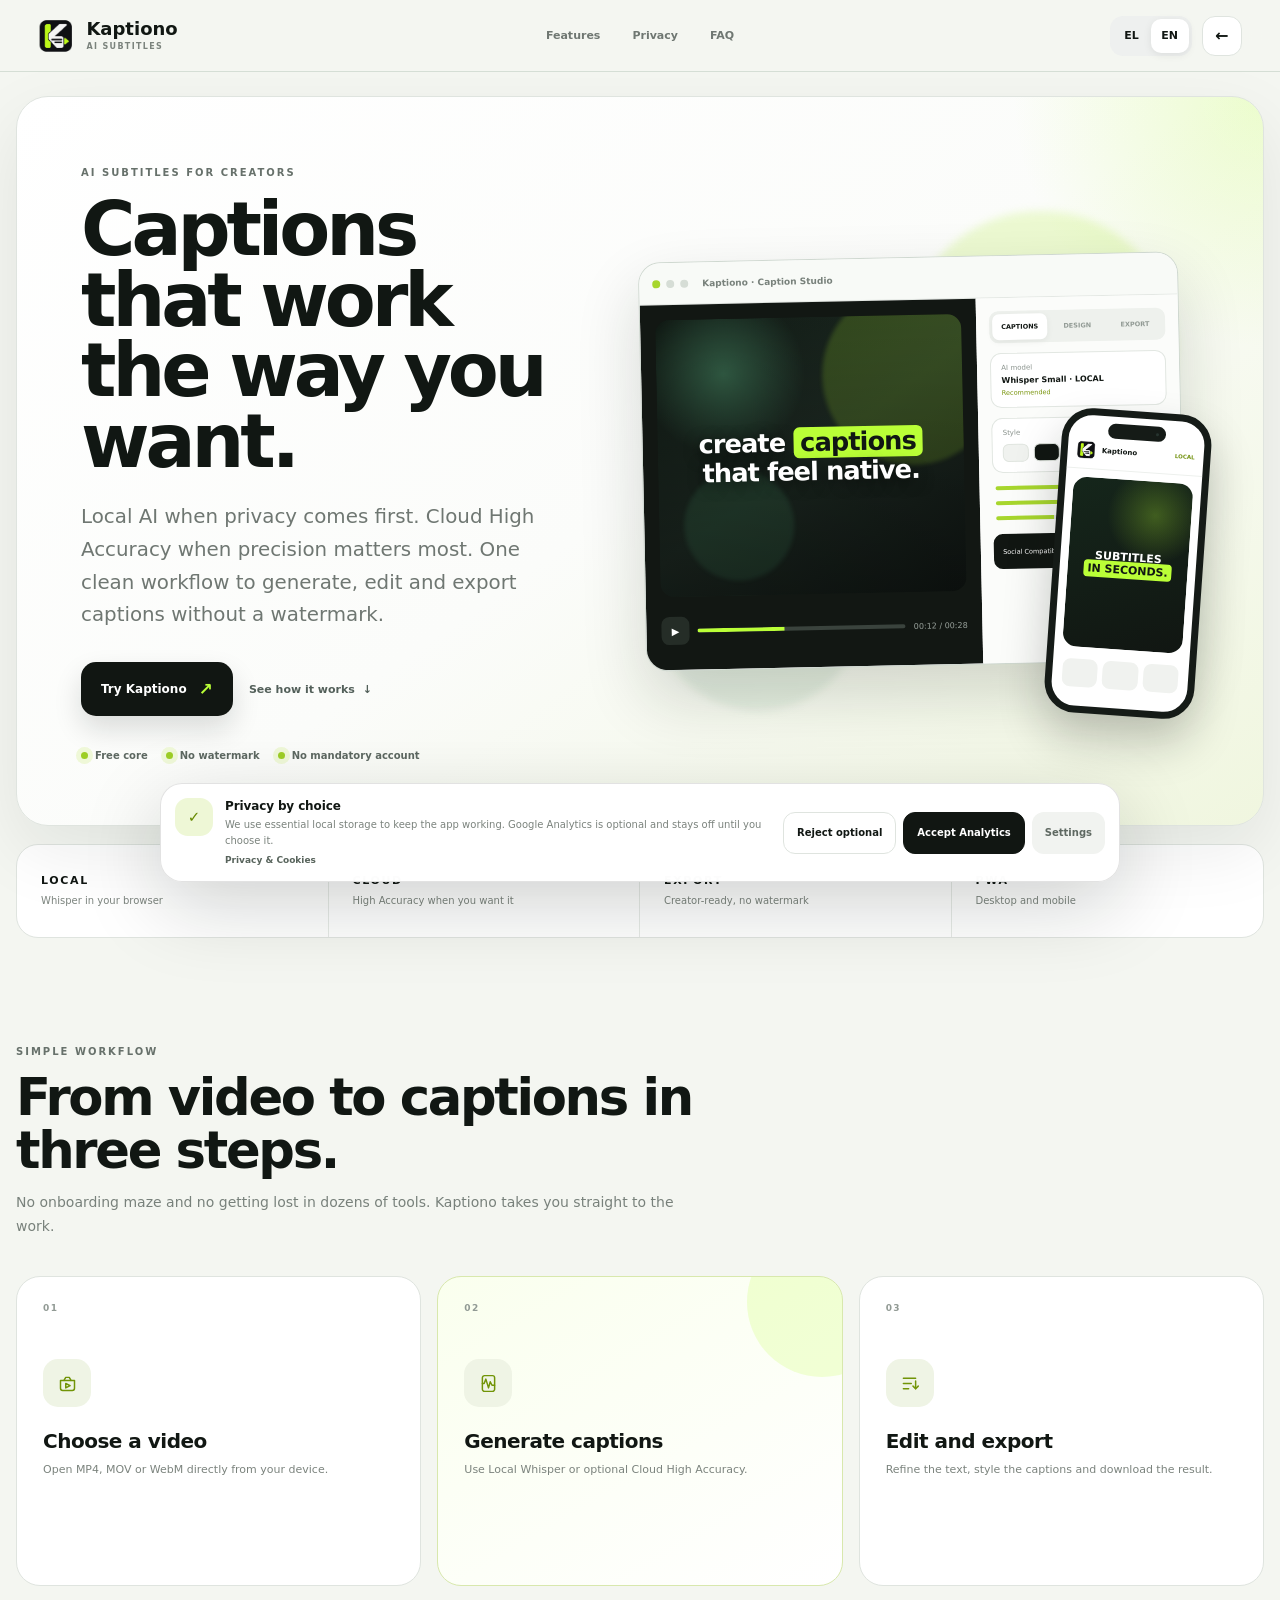
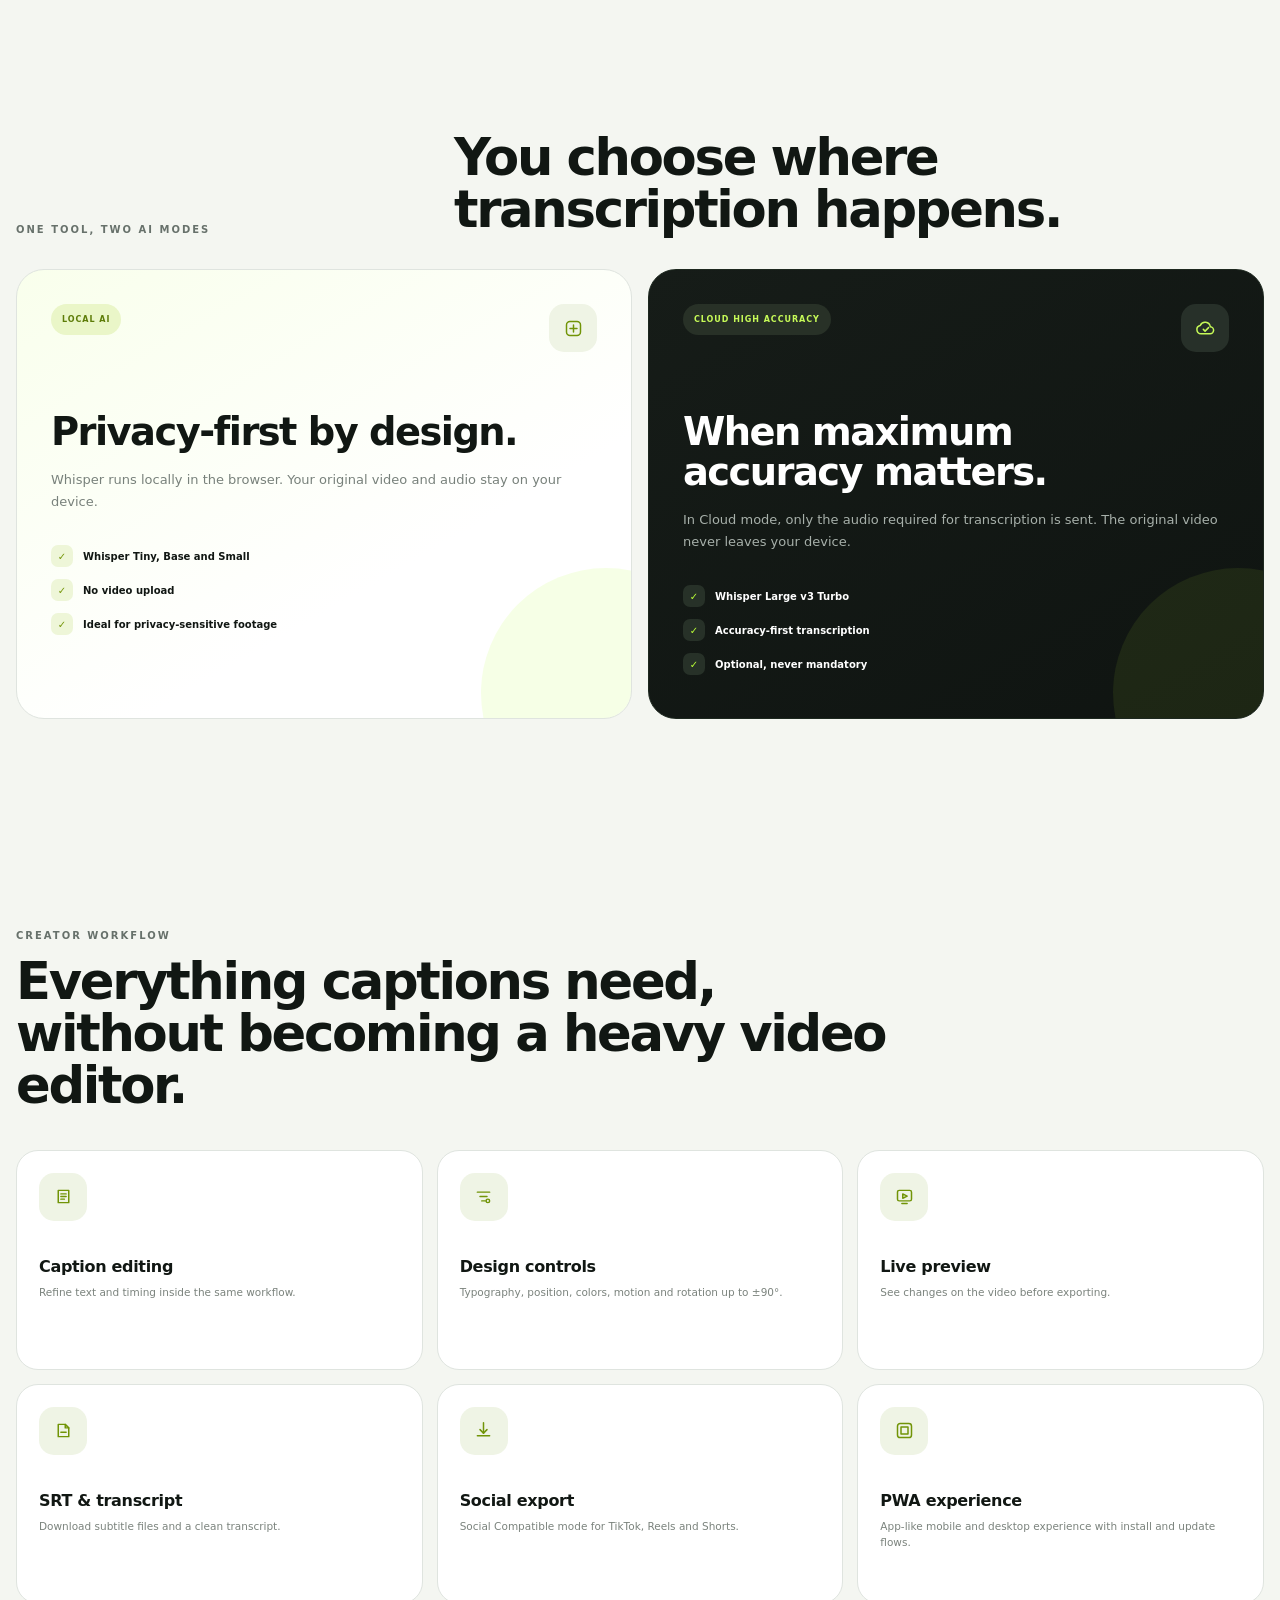
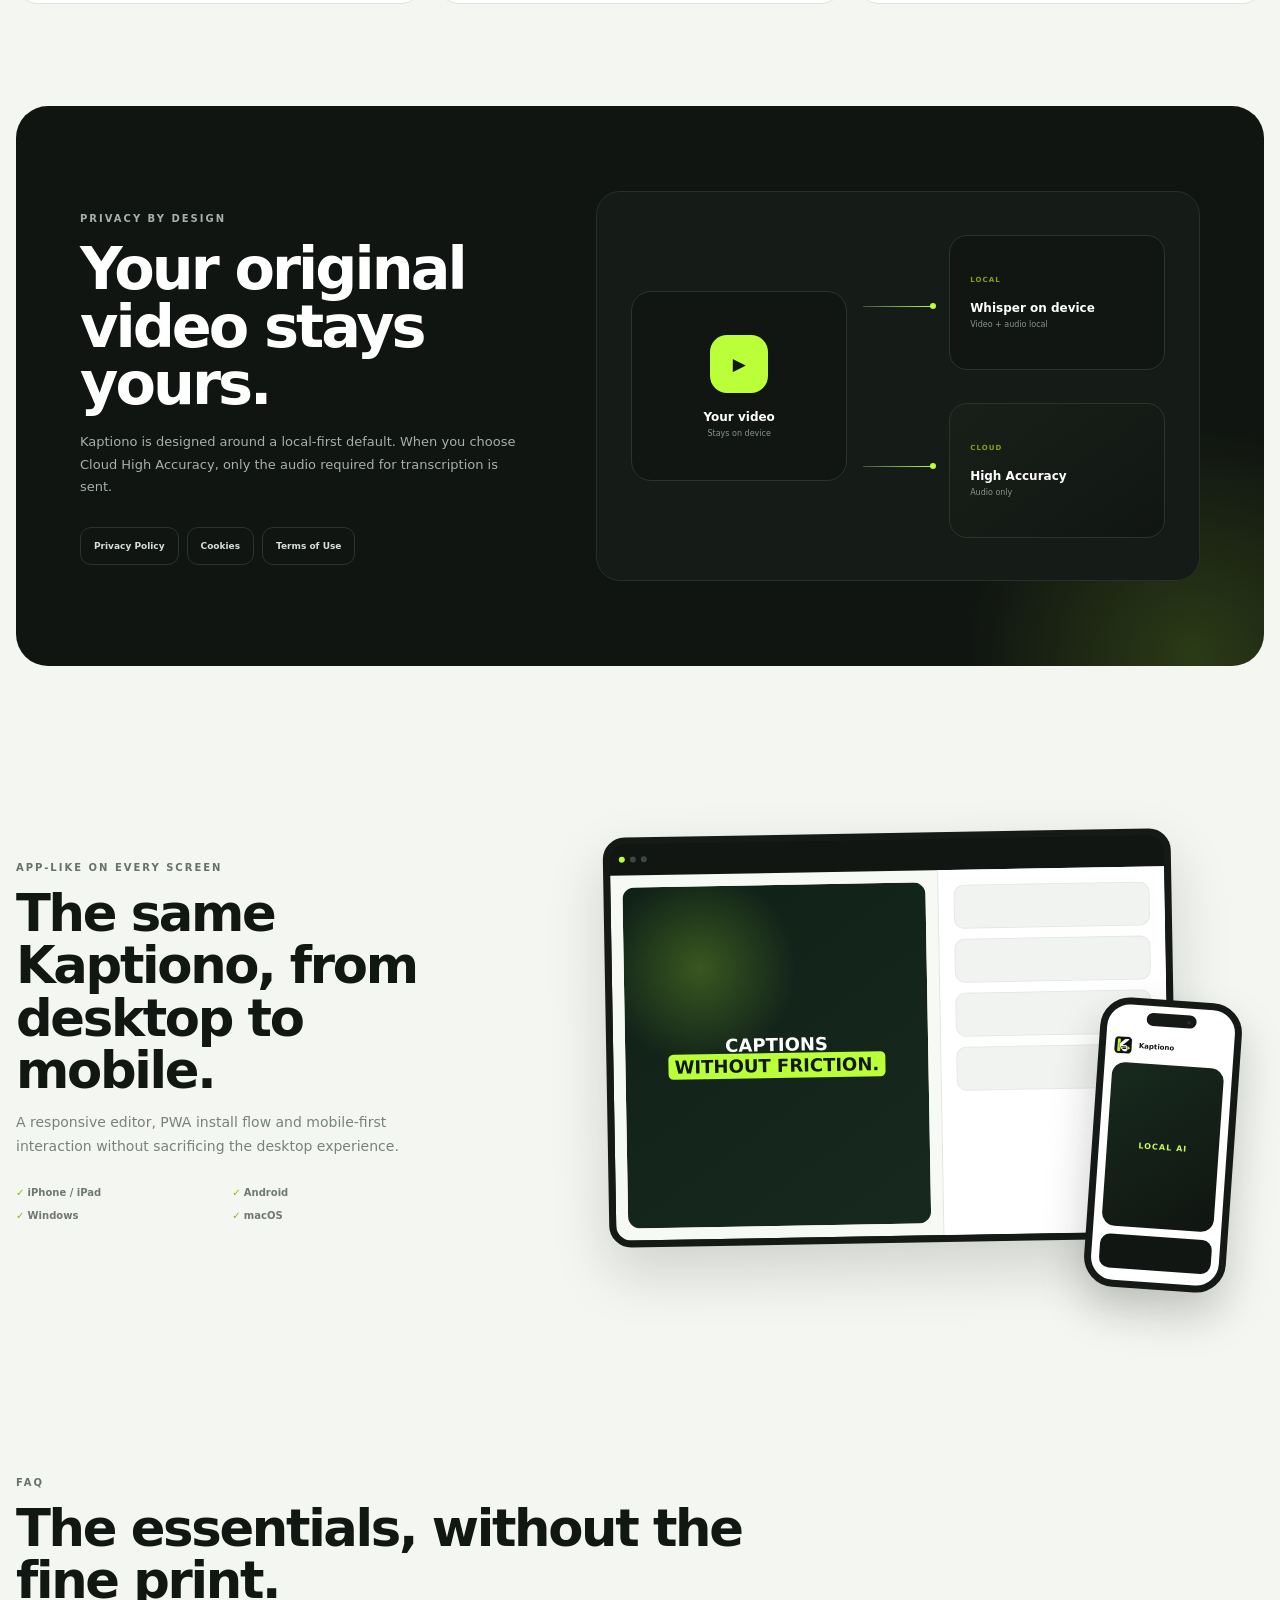
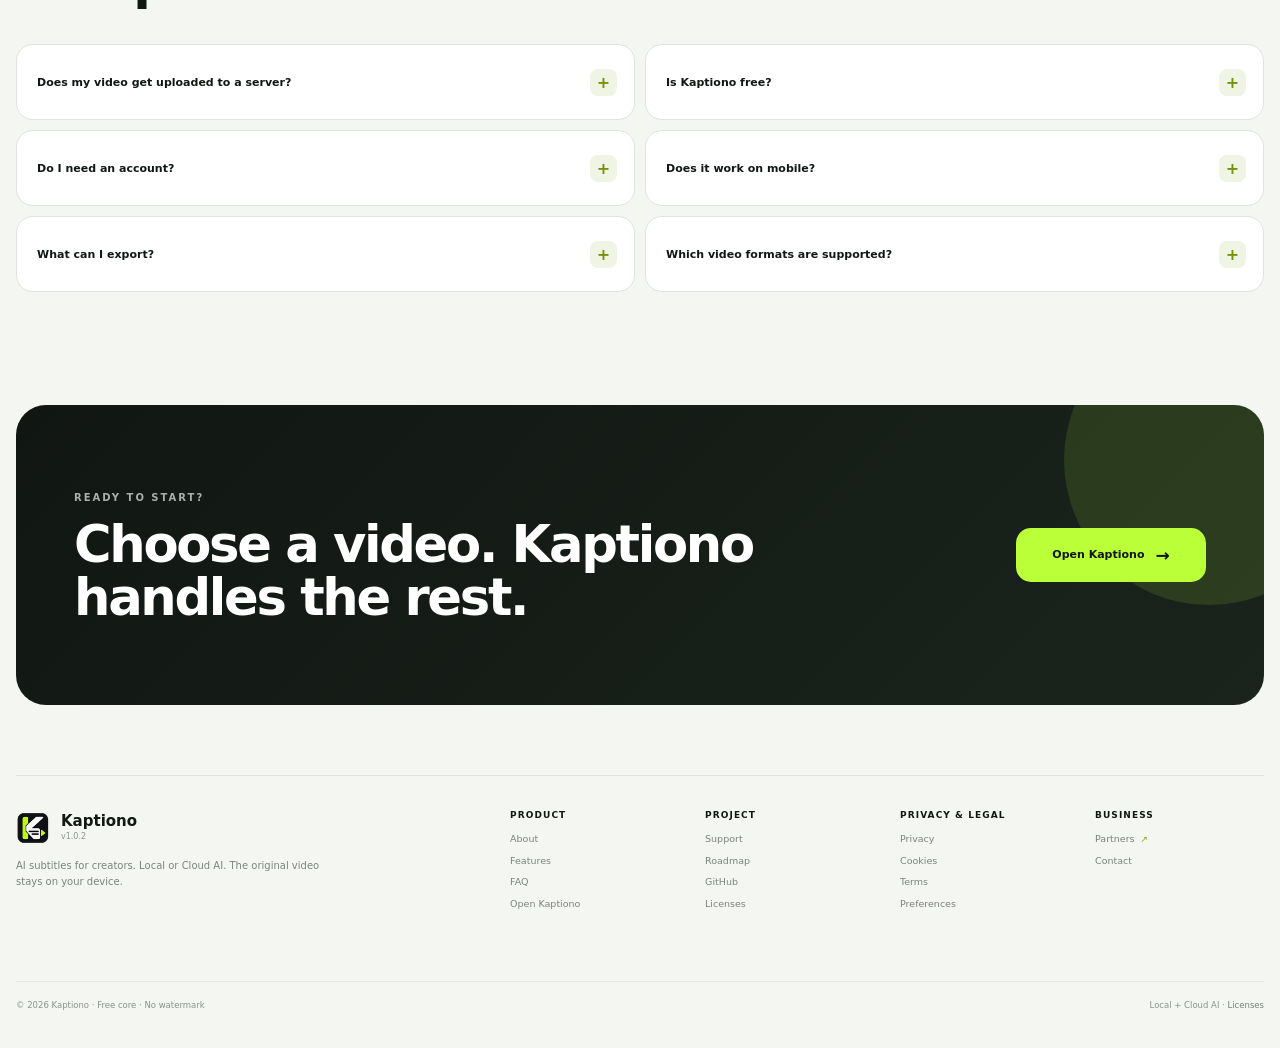
==== commit 6c33a0e7: "Release Kaptiono v1.0.2 caption edit persistence fix" ====
--- a/about/index.html
+++ b/about/index.html
@@ -33,10 +33,10 @@
   <link rel="icon" type="image/png" sizes="32x32" href="../assets/icons/favicon-32x32.png" />
   <link rel="apple-touch-icon" sizes="180x180" href="../assets/icons/apple-touch-icon.png" />
   <link rel="manifest" href="../manifest.webmanifest" />
-  <link rel="stylesheet" href="../styles.css?v=1.0.1" />
-  <link rel="stylesheet" href="../footer.css?v=1.0.1" />
-  <link rel="stylesheet" href="./about.css?v=1.0.1" />
-  <script src="../consent.js?v=1.0.1"></script>
+  <link rel="stylesheet" href="../styles.css?v=1.0.2" />
+  <link rel="stylesheet" href="../footer.css?v=1.0.2" />
+  <link rel="stylesheet" href="./about.css?v=1.0.2" />
+  <script src="../consent.js?v=1.0.2"></script>
   <script type="application/ld+json">
 {
   "@context": "https://schema.org",
@@ -82,7 +82,7 @@
       "url": "https://kaptiono.com/",
       "applicationCategory": "MultimediaApplication",
       "operatingSystem": "Web Browser, Android, iOS, Windows, macOS",
-      "softwareVersion": "1.0.1",
+      "softwareVersion": "1.0.2",
       "isAccessibleForFree": true,
       "offers": {
         "@type": "Offer",
@@ -363,7 +363,7 @@
 
   <footer class="kap-footer">
   <div class="kap-footer-brand">
-    <a href="../" aria-label="Open Kaptiono"><img src="../assets/icons/icon-64.png" alt="" /><span><strong>Kaptiono</strong><small>v1.0.1</small></span></a>
+    <a href="../" aria-label="Open Kaptiono"><img src="../assets/icons/icon-64.png" alt="" /><span><strong>Kaptiono</strong><small>v1.0.2</small></span></a>
     <p>AI subtitles for creators. Local or Cloud AI. The original video stays on your device.</p>
   </div>
   <div class="kap-footer-links">
@@ -375,6 +375,6 @@
   <div class="kap-footer-bottom"><span>© 2026 Kaptiono · Free core · No watermark</span><span>Local + Cloud AI · <a href="../THIRD_PARTY_NOTICES.md">Licenses</a></span></div>
 </footer>
 
-  <script src="./about.js?v=1.0.1"></script>
+  <script src="./about.js?v=1.0.2"></script>
 </body>
 </html>
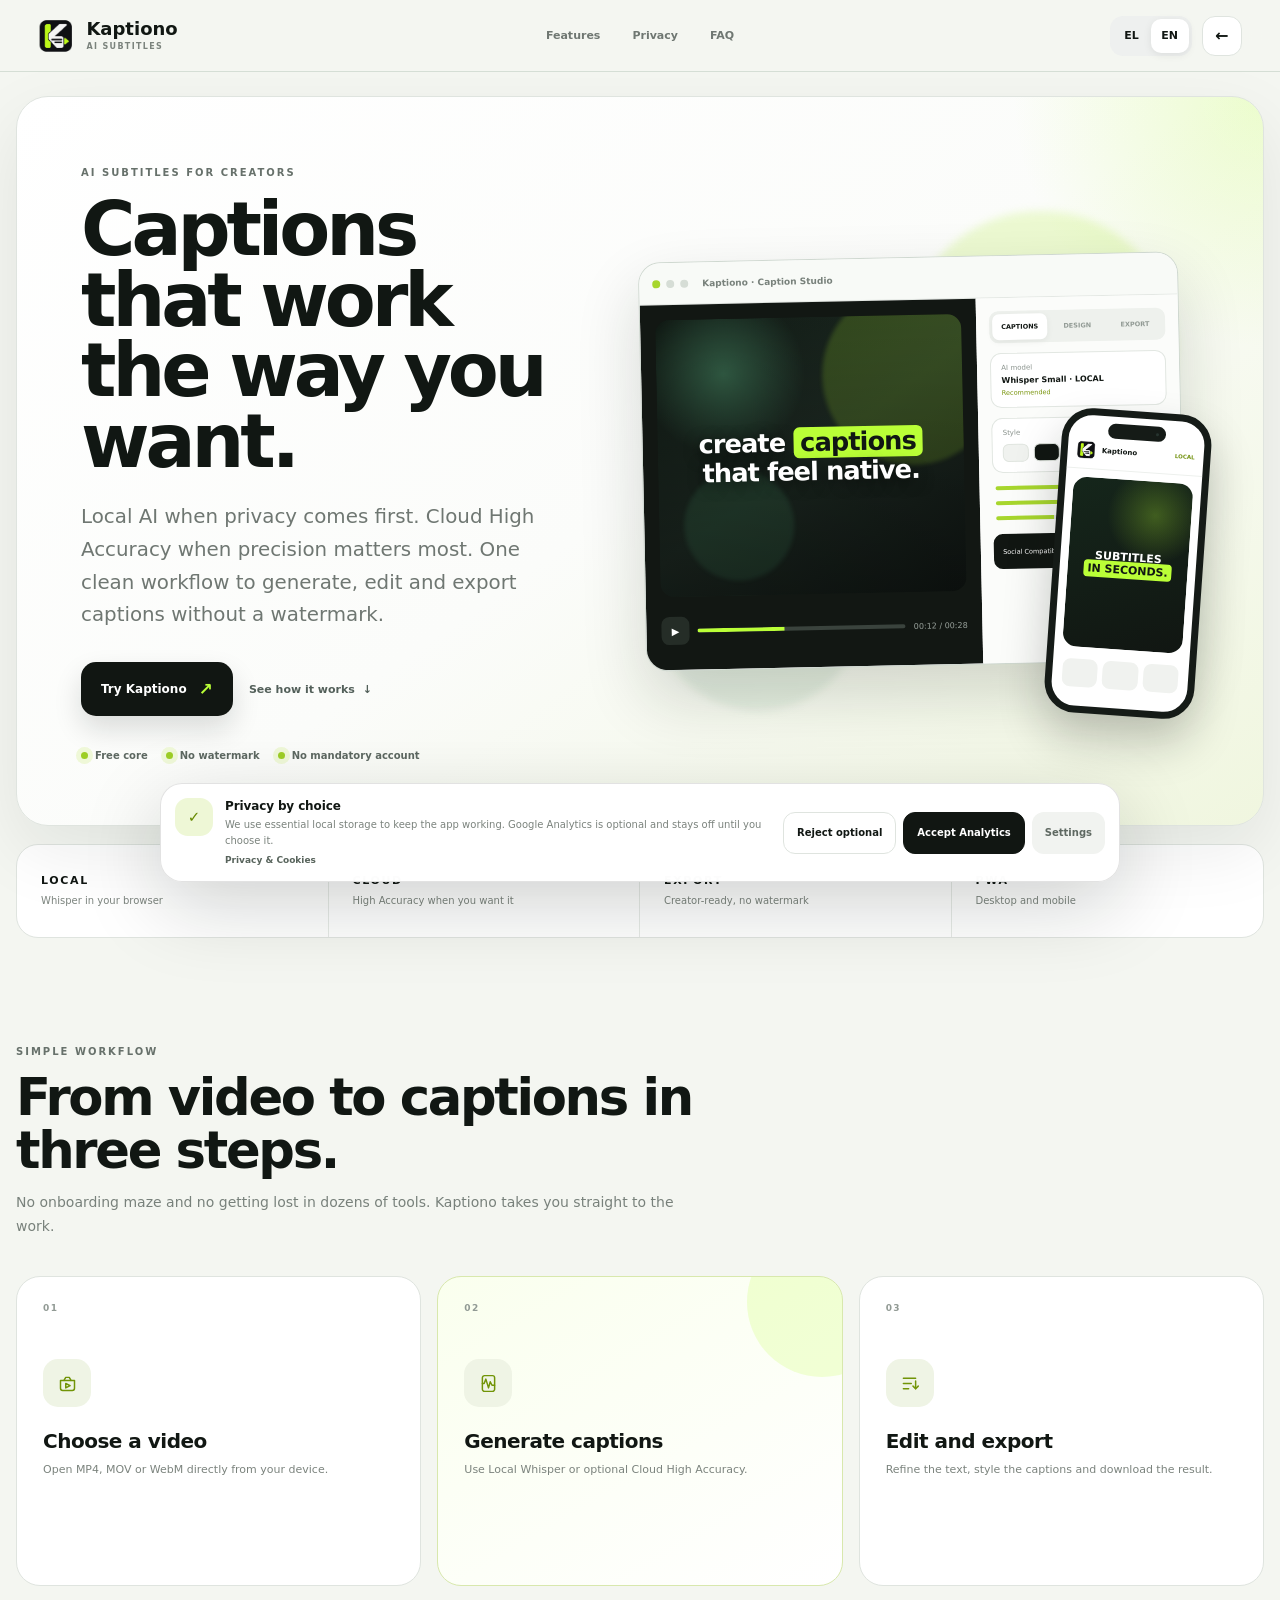
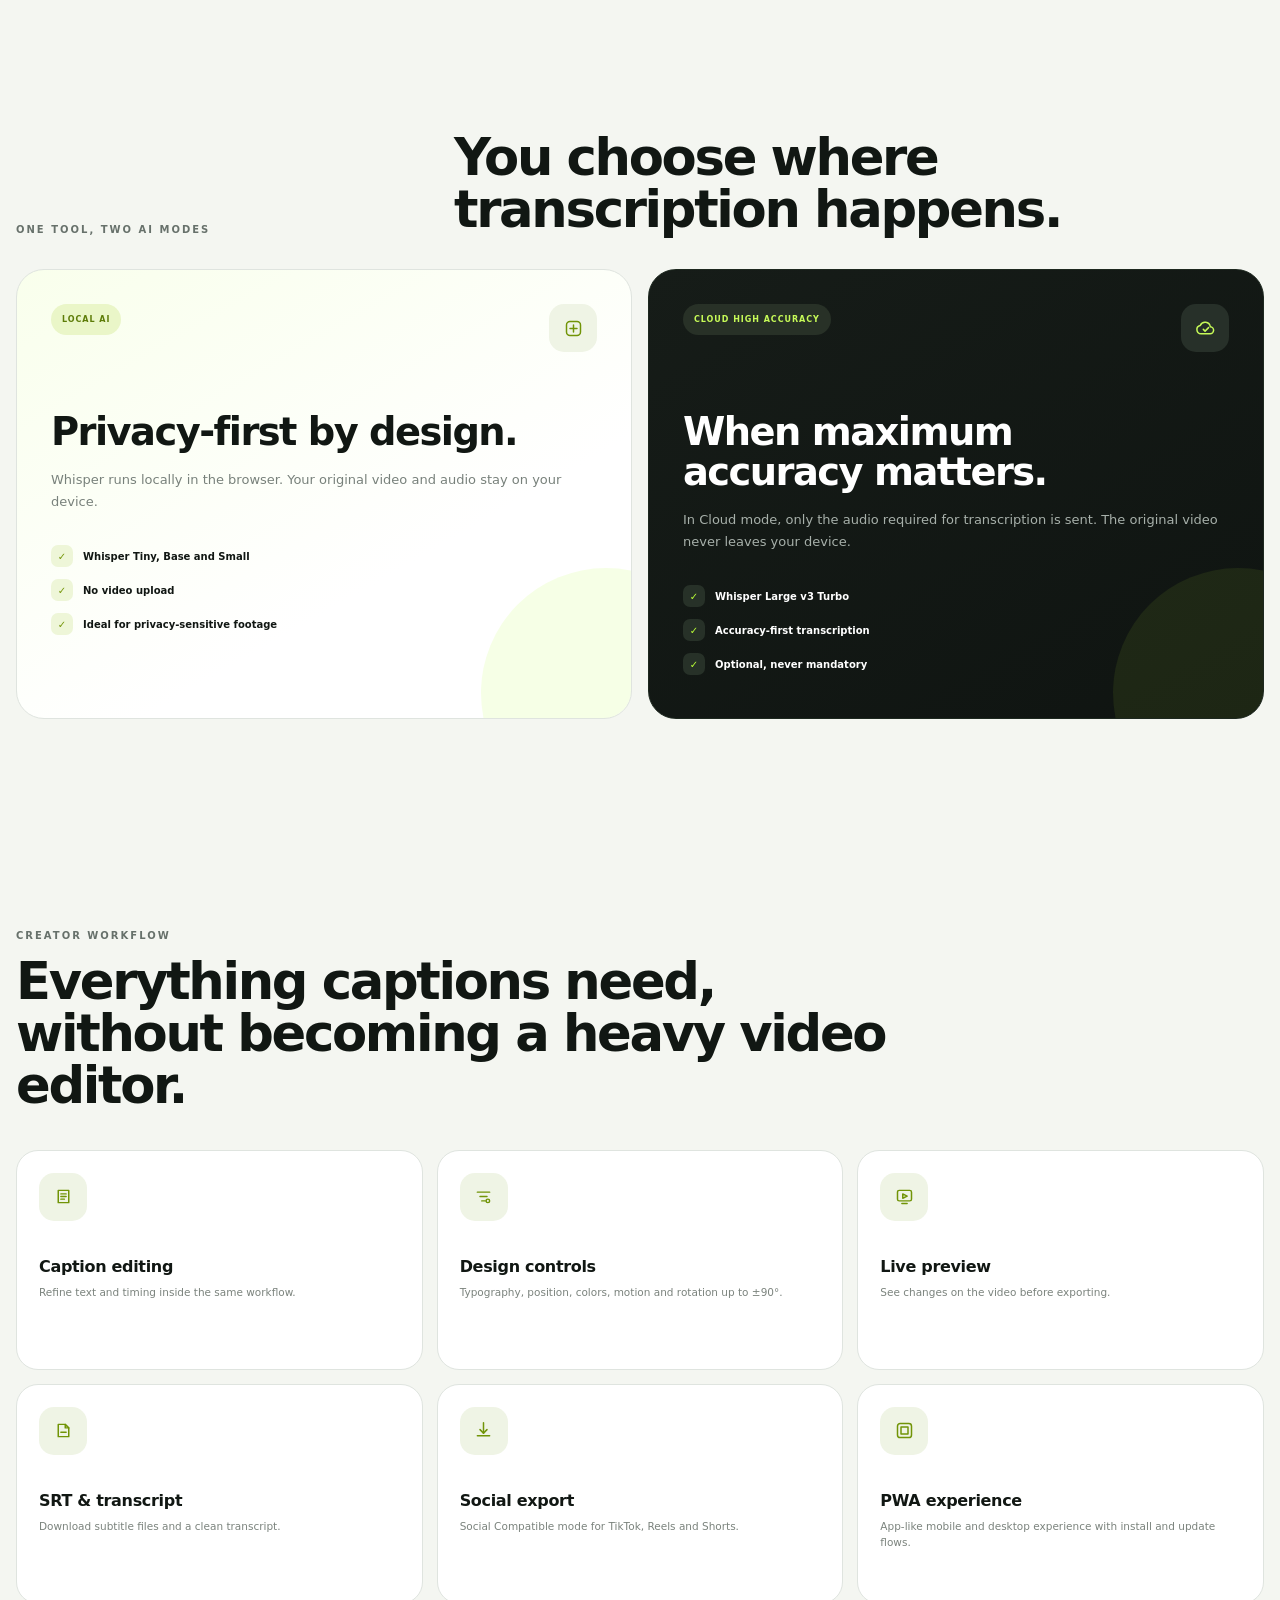
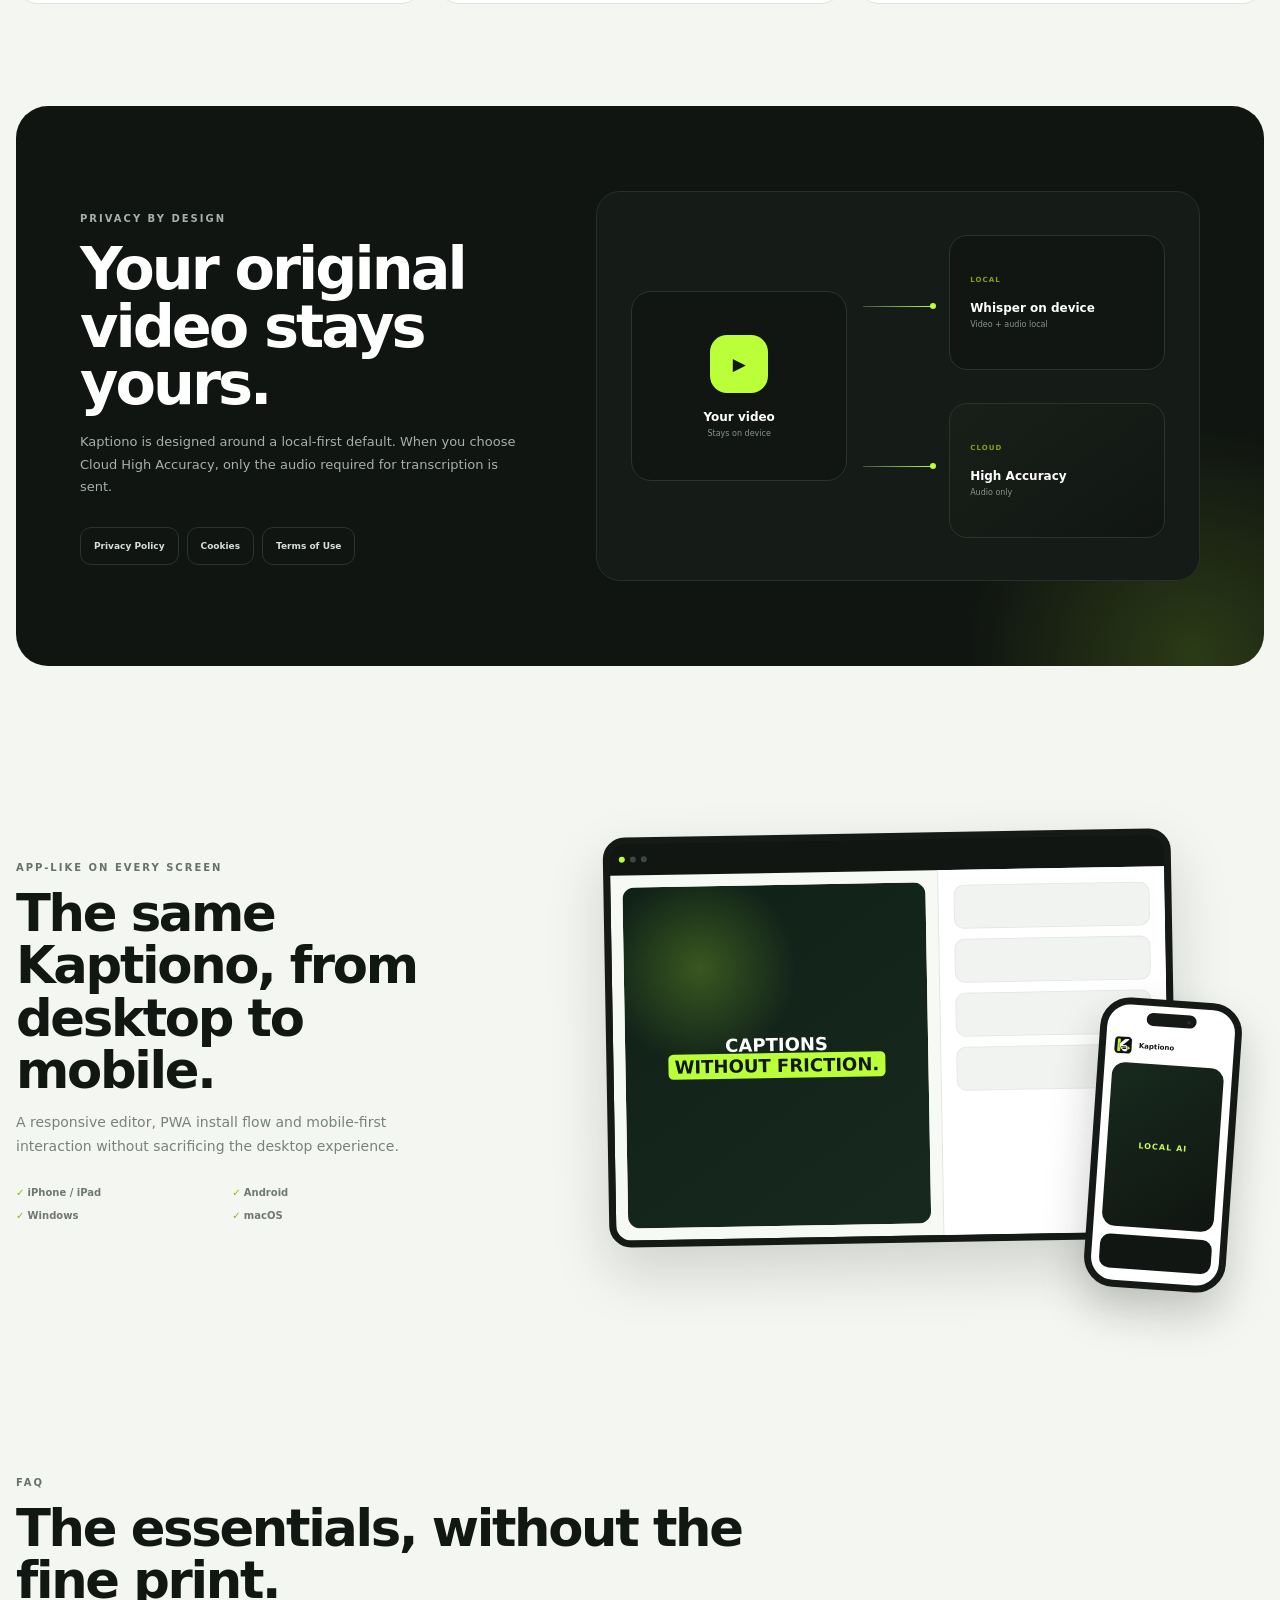
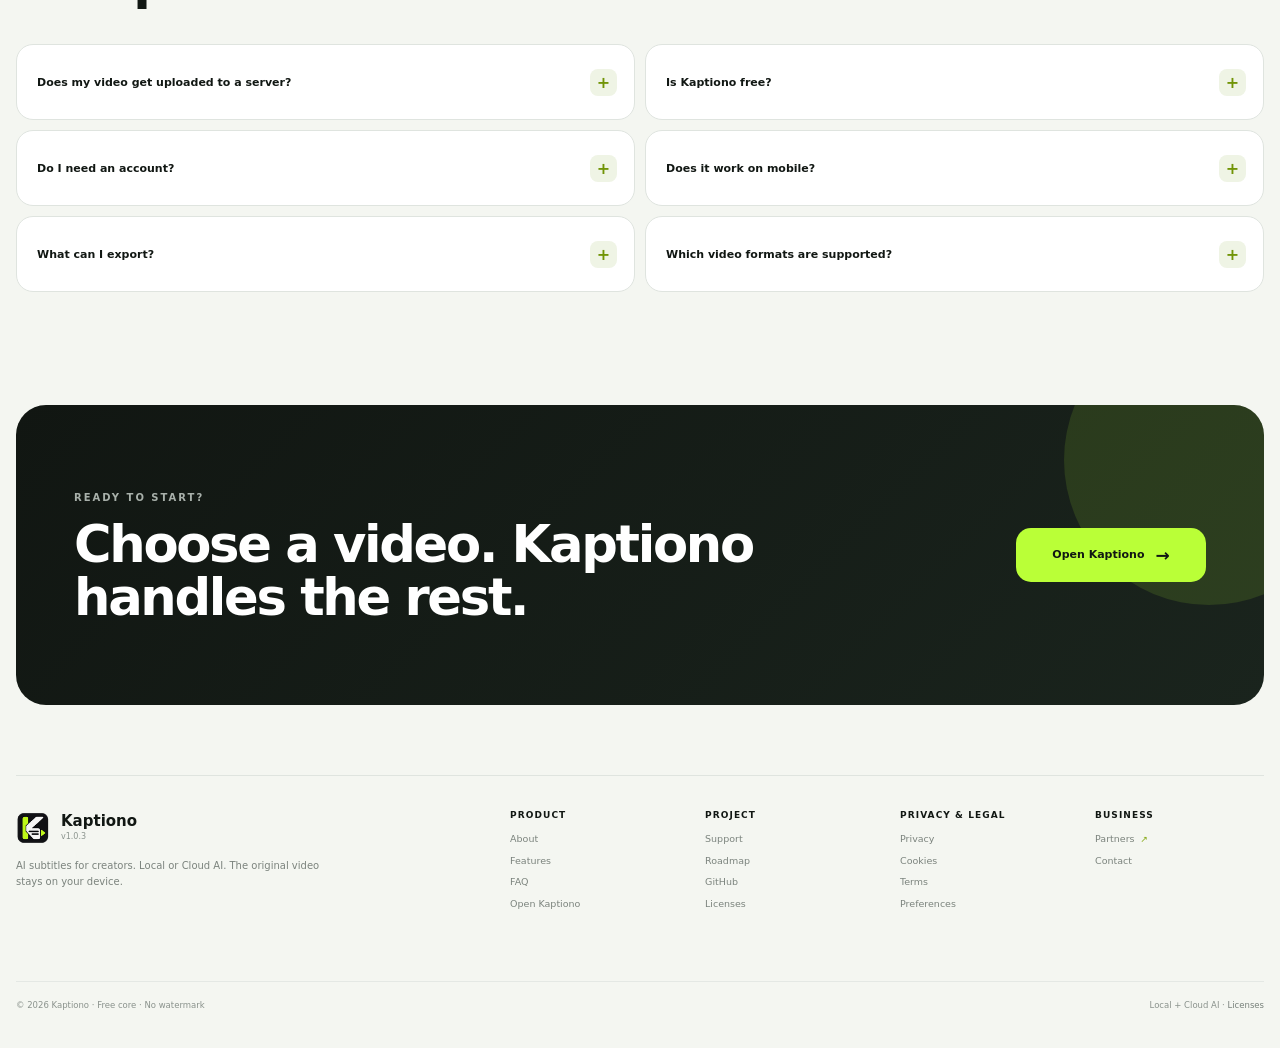
==== commit 0d544dcd: "Release Kaptiono v1.0.3 caption timing editor" ====
--- a/about/index.html
+++ b/about/index.html
@@ -33,10 +33,10 @@
   <link rel="icon" type="image/png" sizes="32x32" href="../assets/icons/favicon-32x32.png" />
   <link rel="apple-touch-icon" sizes="180x180" href="../assets/icons/apple-touch-icon.png" />
   <link rel="manifest" href="../manifest.webmanifest" />
-  <link rel="stylesheet" href="../styles.css?v=1.0.2" />
-  <link rel="stylesheet" href="../footer.css?v=1.0.2" />
-  <link rel="stylesheet" href="./about.css?v=1.0.2" />
-  <script src="../consent.js?v=1.0.2"></script>
+  <link rel="stylesheet" href="../styles.css?v=1.0.3" />
+  <link rel="stylesheet" href="../footer.css?v=1.0.3" />
+  <link rel="stylesheet" href="./about.css?v=1.0.3" />
+  <script src="../consent.js?v=1.0.3"></script>
   <script type="application/ld+json">
 {
   "@context": "https://schema.org",
@@ -82,7 +82,7 @@
       "url": "https://kaptiono.com/",
       "applicationCategory": "MultimediaApplication",
       "operatingSystem": "Web Browser, Android, iOS, Windows, macOS",
-      "softwareVersion": "1.0.2",
+      "softwareVersion": "1.0.3",
       "isAccessibleForFree": true,
       "offers": {
         "@type": "Offer",
@@ -363,7 +363,7 @@
 
   <footer class="kap-footer">
   <div class="kap-footer-brand">
-    <a href="../" aria-label="Open Kaptiono"><img src="../assets/icons/icon-64.png" alt="" /><span><strong>Kaptiono</strong><small>v1.0.2</small></span></a>
+    <a href="../" aria-label="Open Kaptiono"><img src="../assets/icons/icon-64.png" alt="" /><span><strong>Kaptiono</strong><small>v1.0.3</small></span></a>
     <p>AI subtitles for creators. Local or Cloud AI. The original video stays on your device.</p>
   </div>
   <div class="kap-footer-links">
@@ -375,6 +375,6 @@
   <div class="kap-footer-bottom"><span>© 2026 Kaptiono · Free core · No watermark</span><span>Local + Cloud AI · <a href="../THIRD_PARTY_NOTICES.md">Licenses</a></span></div>
 </footer>
 
-  <script src="./about.js?v=1.0.2"></script>
+  <script src="./about.js?v=1.0.3"></script>
 </body>
 </html>
--- a/styles.css
+++ b/styles.css
@@ -1202,3 +1202,98 @@
   #roadmapPage .roadmap-support-note{display:none!important}
   #roadmapPage .roadmap-hero-grid{grid-template-columns:minmax(0,1fr)}
 }
+
+/* v1.0.3 caption timing editor and draggable timeline */
+.caption-editor{max-height:460px}
+.caption-row{
+  grid-template-columns:minmax(176px,.72fr) minmax(0,1.28fr);
+  align-items:stretch;
+  transition:border-color .16s,box-shadow .16s,background .16s;
+}
+.caption-row.selected{border-color:#a7d62d;box-shadow:0 0 0 2px rgba(167,214,45,.13);background:#fcfff5}
+.caption-row.has-overlap{border-color:#e8b45c}
+.caption-timing{display:flex;align-items:stretch;gap:6px;min-width:0}
+.caption-time-fields{display:grid;grid-template-columns:repeat(2,minmax(0,1fr));gap:6px;flex:1;min-width:0}
+.caption-time-fields label{min-width:0;display:flex;flex-direction:column;gap:4px}
+.caption-time-fields label>span{font-size:8px;line-height:1;font-weight:900;letter-spacing:.04em;text-transform:uppercase;color:var(--muted)}
+.caption-time-input{
+  width:100%;height:36px;border:1px solid #dbe0db;border-radius:9px;background:#f8f9f7;
+  color:var(--ink);font:800 10px/1 ui-monospace,SFMono-Regular,Consolas,monospace;
+  padding:0 7px;outline:none;min-width:0;
+}
+.caption-time-input:focus{border-color:#9bc72d;box-shadow:0 0 0 2px rgba(167,214,45,.14);background:#fff}
+.caption-time-input.invalid{border-color:#d9534f;background:#fff4f3}
+.caption-seek-btn{
+  align-self:flex-end;width:34px;height:36px;border:1px solid var(--line);border-radius:9px;background:#fff;
+  cursor:pointer;font-size:10px;font-weight:900;flex:none;
+}
+.caption-seek-btn:hover{border-color:#a7d62d;background:#fbfff2}
+.caption-row textarea{min-height:62px}
+
+.caption-timeline{
+  border-top:1px solid var(--line);border-bottom:1px solid var(--line);background:#fbfcfa;
+  padding:12px 12px 10px;
+}
+.caption-timeline-head{display:flex;align-items:flex-start;justify-content:space-between;gap:16px;margin-bottom:9px}
+.caption-timeline-head>div{display:flex;flex-direction:column;gap:3px;min-width:0}
+.caption-timeline-head strong{font-size:11px}
+.caption-timeline-head small{font-size:9px;line-height:1.35;color:var(--muted);max-width:470px}
+.timeline-zoom-control{display:flex;align-items:center;gap:7px;flex:none;font-size:9px;font-weight:900;color:#667069}
+.timeline-zoom-control input{width:84px;accent-color:#9bc72d}
+.timeline-zoom-control output{width:30px;text-align:right;font-size:9px}
+.caption-timeline-viewport{
+  overflow-x:auto;overflow-y:hidden;border:1px solid var(--line);border-radius:12px;background:#121713;
+  scrollbar-width:thin;scrollbar-color:#789b2f #161b17;
+}
+.caption-timeline-viewport::-webkit-scrollbar{height:8px}
+.caption-timeline-viewport::-webkit-scrollbar-track{background:#161b17}
+.caption-timeline-viewport::-webkit-scrollbar-thumb{background:#789b2f;border-radius:999px}
+.caption-timeline-track{height:90px;min-width:100%;position:relative;overflow:hidden}
+.caption-timeline-ruler{position:absolute;left:0;right:0;top:0;height:25px;border-bottom:1px solid #2a312c;pointer-events:none}
+.timeline-ruler-mark{position:absolute;top:0;height:25px;transform:translateX(-1px);color:#89928c;font-size:8px}
+.timeline-ruler-mark i{position:absolute;left:0;top:15px;width:1px;height:10px;background:#39423c}
+.timeline-ruler-mark b{position:absolute;left:4px;top:4px;white-space:nowrap;font-weight:700}
+.timeline-ruler-end b{left:auto;right:4px;transform:translateX(0)}
+.caption-timeline-blocks{position:absolute;left:0;right:0;top:31px;height:48px}
+.timeline-caption{
+  position:absolute;top:0;height:42px;min-width:10px;border:1px solid #88b520;border-radius:9px;
+  background:#a7d62d;color:#111713;padding:0 10px;display:flex;align-items:center;gap:6px;
+  overflow:hidden;cursor:grab;touch-action:none;user-select:none;box-shadow:0 4px 10px rgba(0,0,0,.16);
+}
+.timeline-caption:hover,.timeline-caption.selected{background:#bcf13a;border-color:#c9ff52;z-index:4}
+.timeline-caption.dragging{cursor:grabbing;z-index:8;box-shadow:0 8px 20px rgba(0,0,0,.28)}
+.timeline-caption.has-overlap{border-color:#ffb958;box-shadow:inset 0 0 0 1px #ffb958,0 4px 10px rgba(0,0,0,.16)}
+.timeline-caption>b{font-size:8px;line-height:1;background:#111713;color:#caff4d;border-radius:6px;padding:4px;flex:none}
+.timeline-caption>em{font-size:9px;font-style:normal;font-weight:800;white-space:nowrap;overflow:hidden;text-overflow:ellipsis;min-width:0}
+.timeline-handle{position:absolute;top:0;bottom:0;width:8px;background:rgba(17,23,19,.13);cursor:ew-resize;z-index:2}
+.timeline-handle-start{left:0;border-radius:8px 0 0 8px}
+.timeline-handle-end{right:0;border-radius:0 8px 8px 0}
+.timeline-caption:hover .timeline-handle{background:rgba(17,23,19,.24)}
+.caption-timeline-playhead{
+  position:absolute;top:0;bottom:0;width:2px;background:#fff;box-shadow:0 0 0 1px rgba(0,0,0,.25);
+  z-index:10;pointer-events:none;transform:translateX(-1px);
+}
+.caption-timeline-playhead:before{content:"";position:absolute;top:0;left:50%;transform:translateX(-50%);width:8px;height:8px;border-radius:0 0 5px 5px;background:#fff}
+.caption-timeline-warning{
+  margin-top:8px;display:flex;align-items:center;gap:7px;padding:8px 10px;border-radius:9px;background:#fff4df;
+  color:#785a1e;font-size:9px;line-height:1.35;
+}
+.caption-timeline-warning>span{width:18px;height:18px;border-radius:50%;background:#f1c15d;display:grid;place-items:center;font-weight:900;flex:none}
+.caption-timeline-warning>b{font-weight:700}
+
+@media(max-width:900px){
+  .caption-timeline-head{flex-direction:column;gap:8px}
+  .timeline-zoom-control{width:100%;justify-content:flex-end}
+}
+@media(max-width:620px){
+  .caption-row{grid-template-columns:1fr;gap:7px}
+  .caption-timing{align-items:flex-end}
+  .caption-time-fields{grid-template-columns:repeat(2,minmax(0,1fr))}
+  .caption-time-input{height:38px;font-size:11px}
+  .caption-seek-btn{height:38px}
+  .caption-timeline{padding:10px 9px 9px}
+  .caption-timeline-head small{font-size:8px}
+  .timeline-zoom-control input{width:110px}
+  .caption-timeline-track{height:86px}
+  .timeline-caption{height:40px}
+}
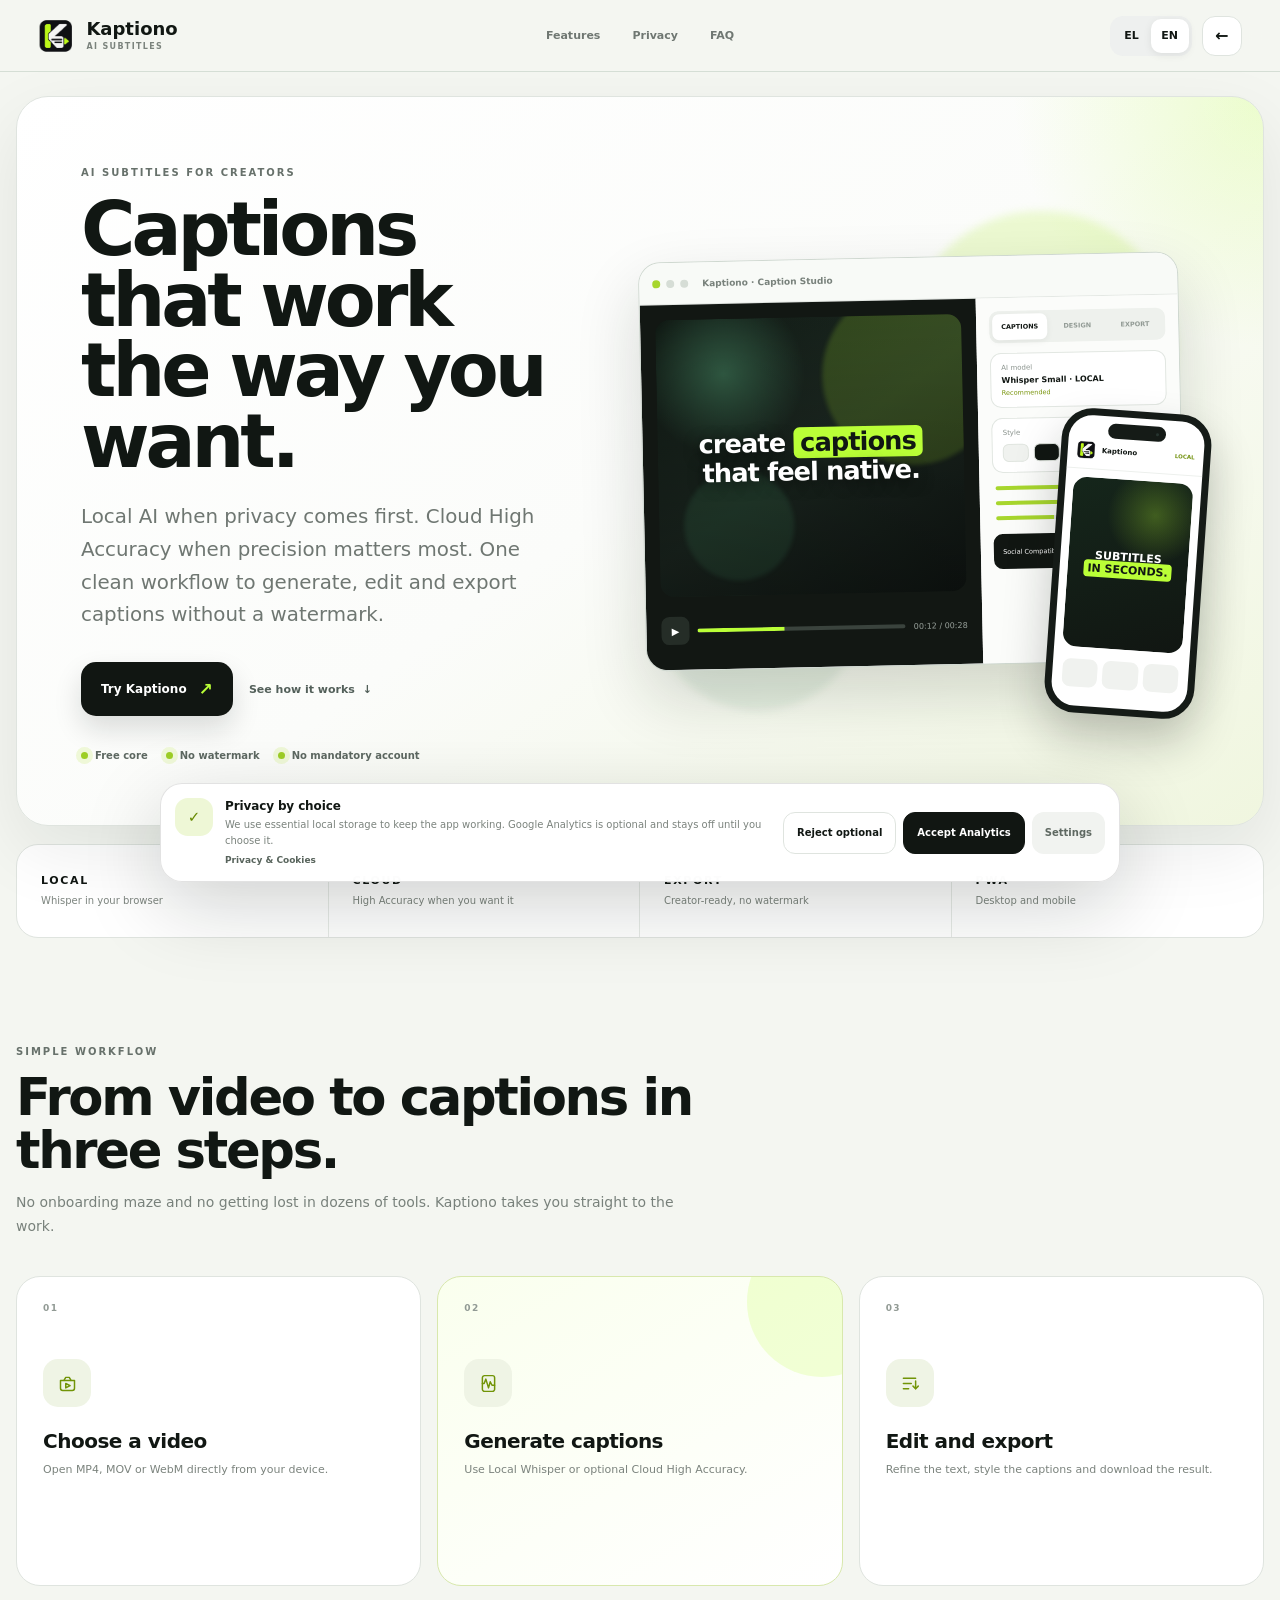
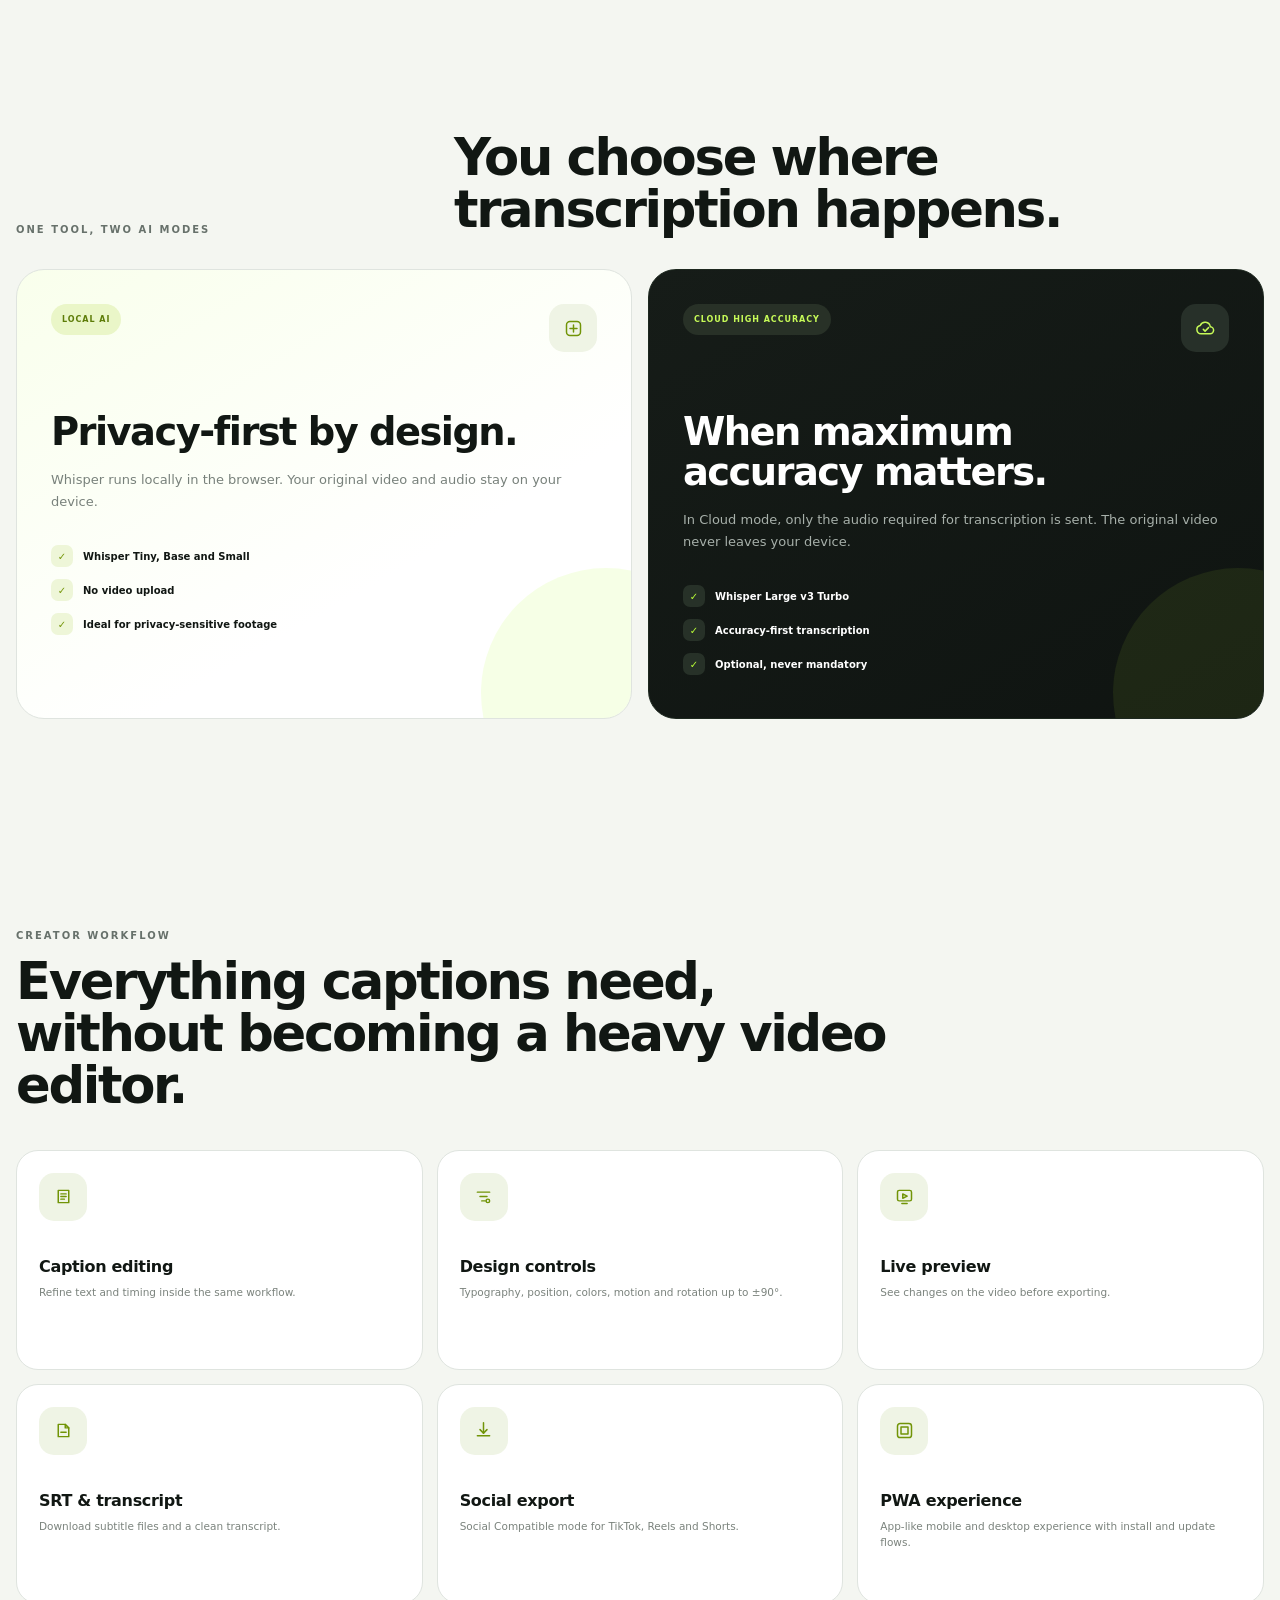
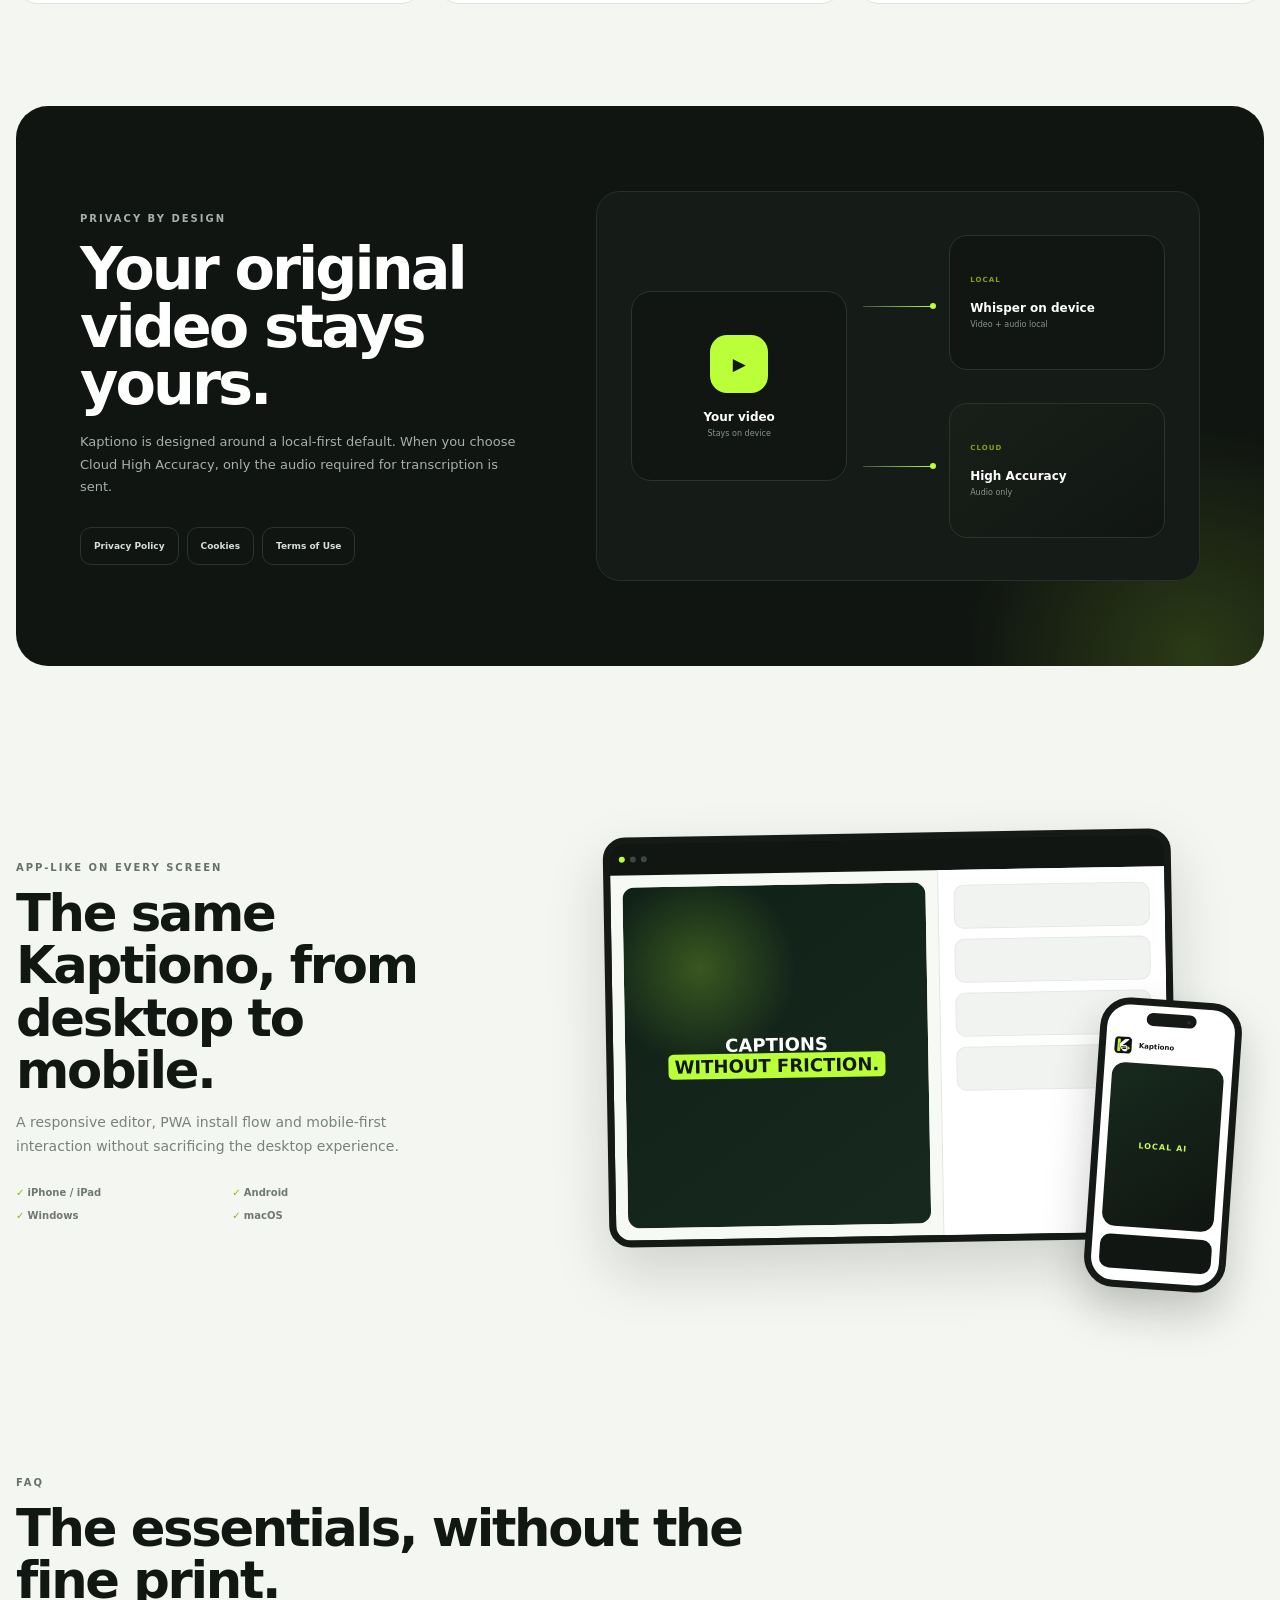
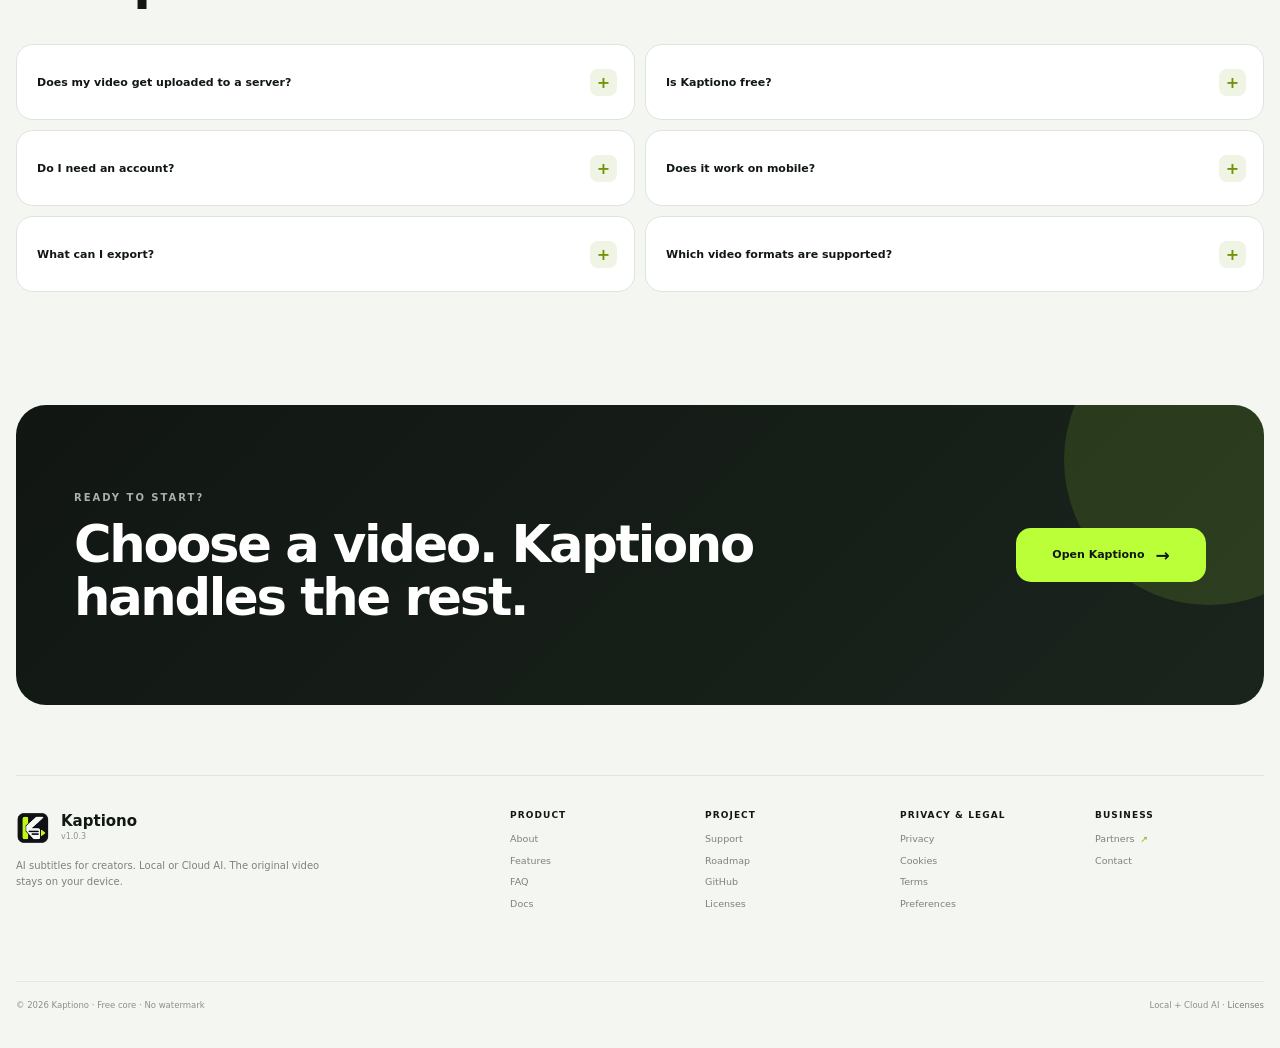
==== commit 1164eb47: "Add complete Kaptiono documentation site" ====
--- a/about/index.html
+++ b/about/index.html
@@ -367,7 +367,7 @@
     <p>AI subtitles for creators. Local or Cloud AI. The original video stays on your device.</p>
   </div>
   <div class="kap-footer-links">
-    <div><b>Product</b><a href="../about/">About</a><a href="../about/#features">Features</a><a href="../about/#faq">FAQ</a><a href="../">Open Kaptiono</a></div>
+    <div><b>Product</b><a href="../about/">About</a><a href="../about/#features">Features</a><a href="../about/#faq">FAQ</a><a href="../docs/">Docs</a></div>
     <div><b>Project</b><a href="../?page=support">Support</a><a href="../?page=roadmap">Roadmap</a><a href="https://github.com/Donacgreece/Kaptiono" target="_blank" rel="noopener">GitHub</a><a href="../THIRD_PARTY_NOTICES.md">Licenses</a></div>
     <div><b>Privacy &amp; Legal</b><a href="../privacy/">Privacy</a><a href="../cookies/">Cookies</a><a href="../terms/">Terms</a><button class="open-cookie-settings" type="button">Preferences</button></div>
     <div><b>Business</b><a class="kap-footer-partners" href="../partners/">Partners</a><a href="mailto:info@kaptiono.com">Contact</a></div>
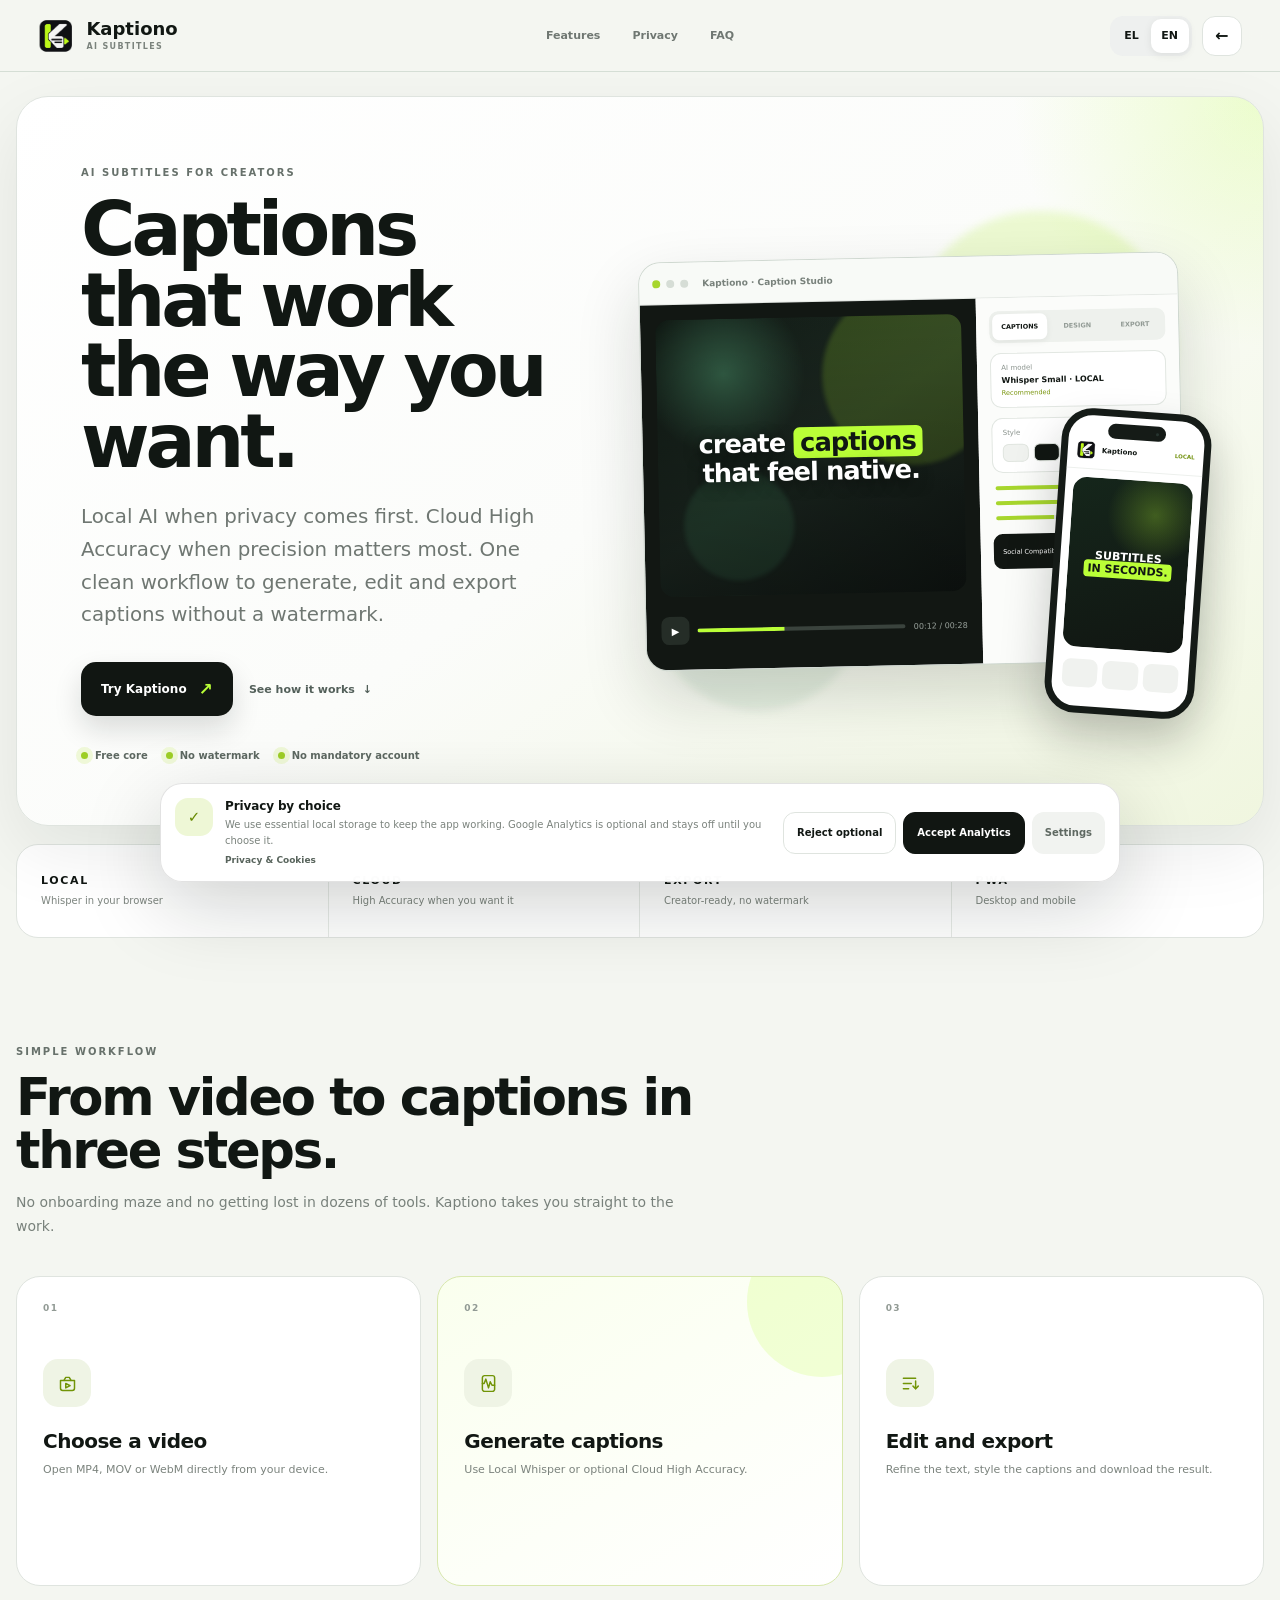
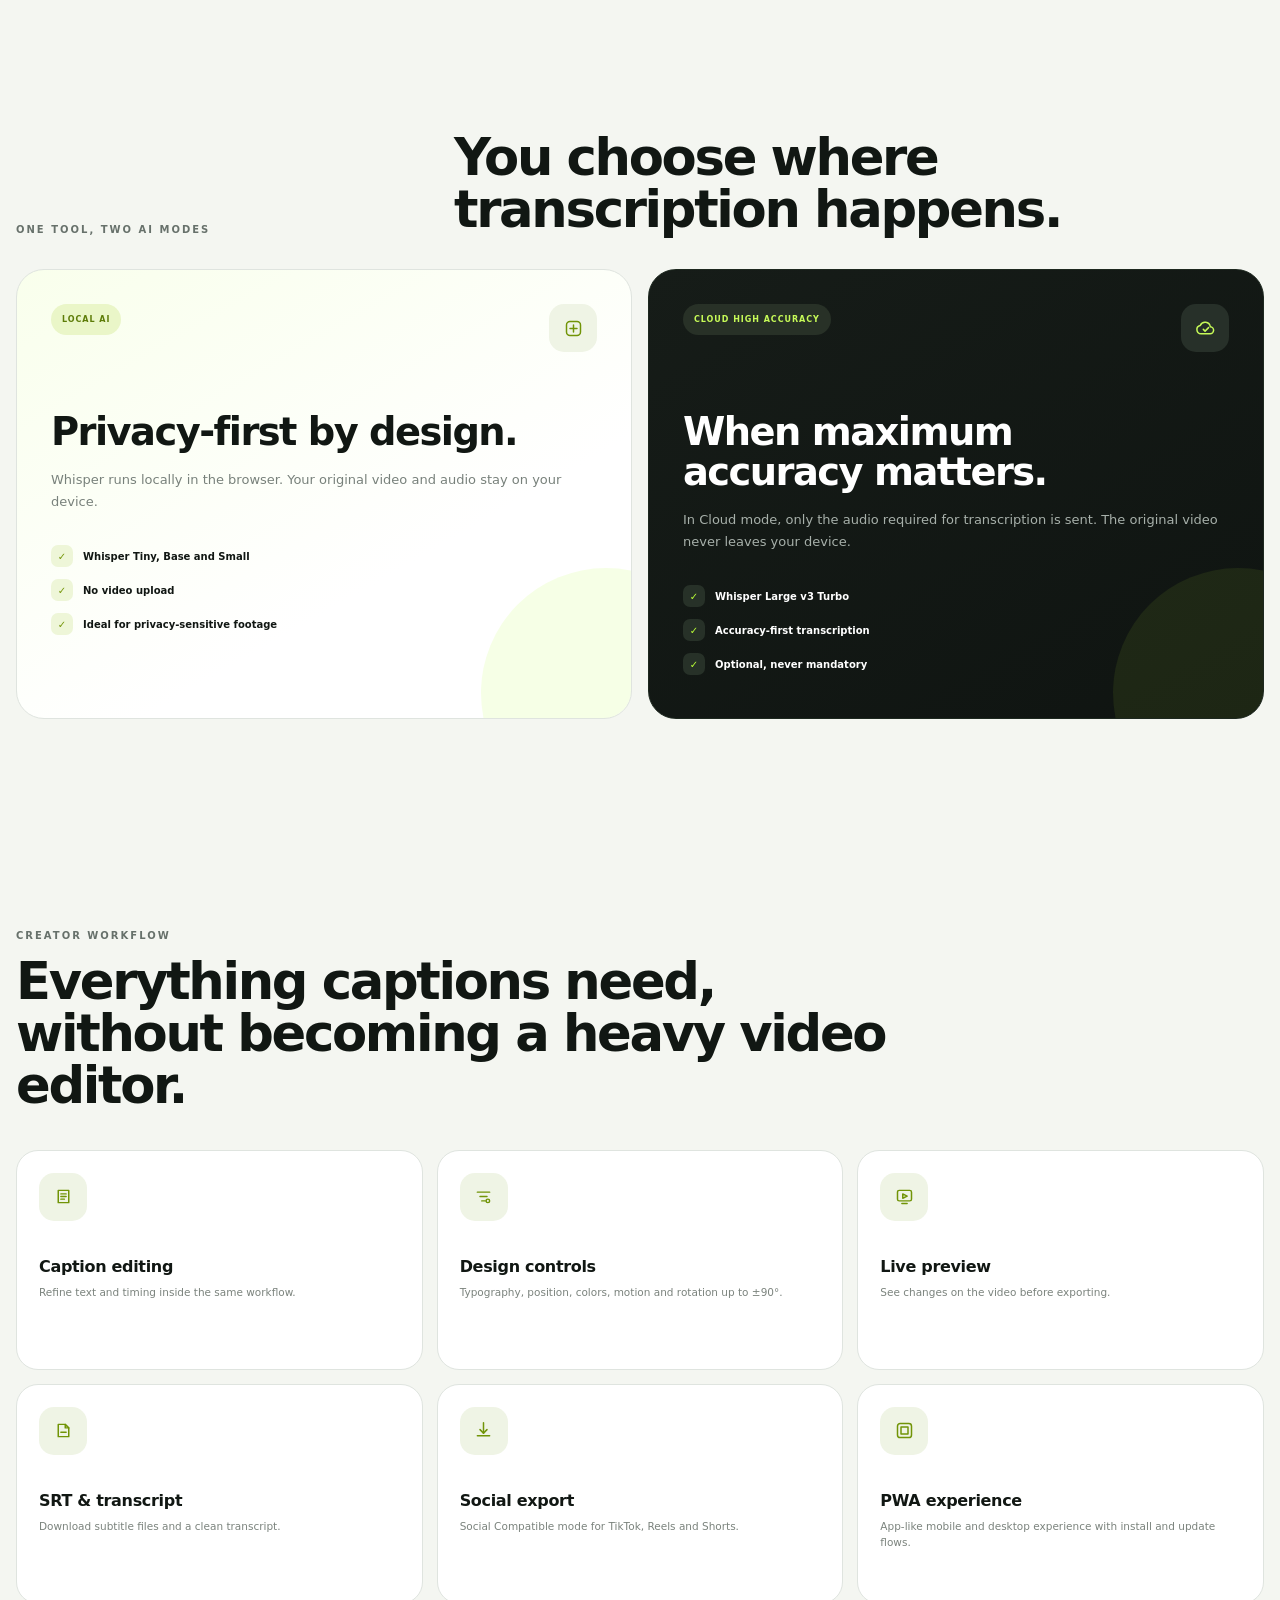
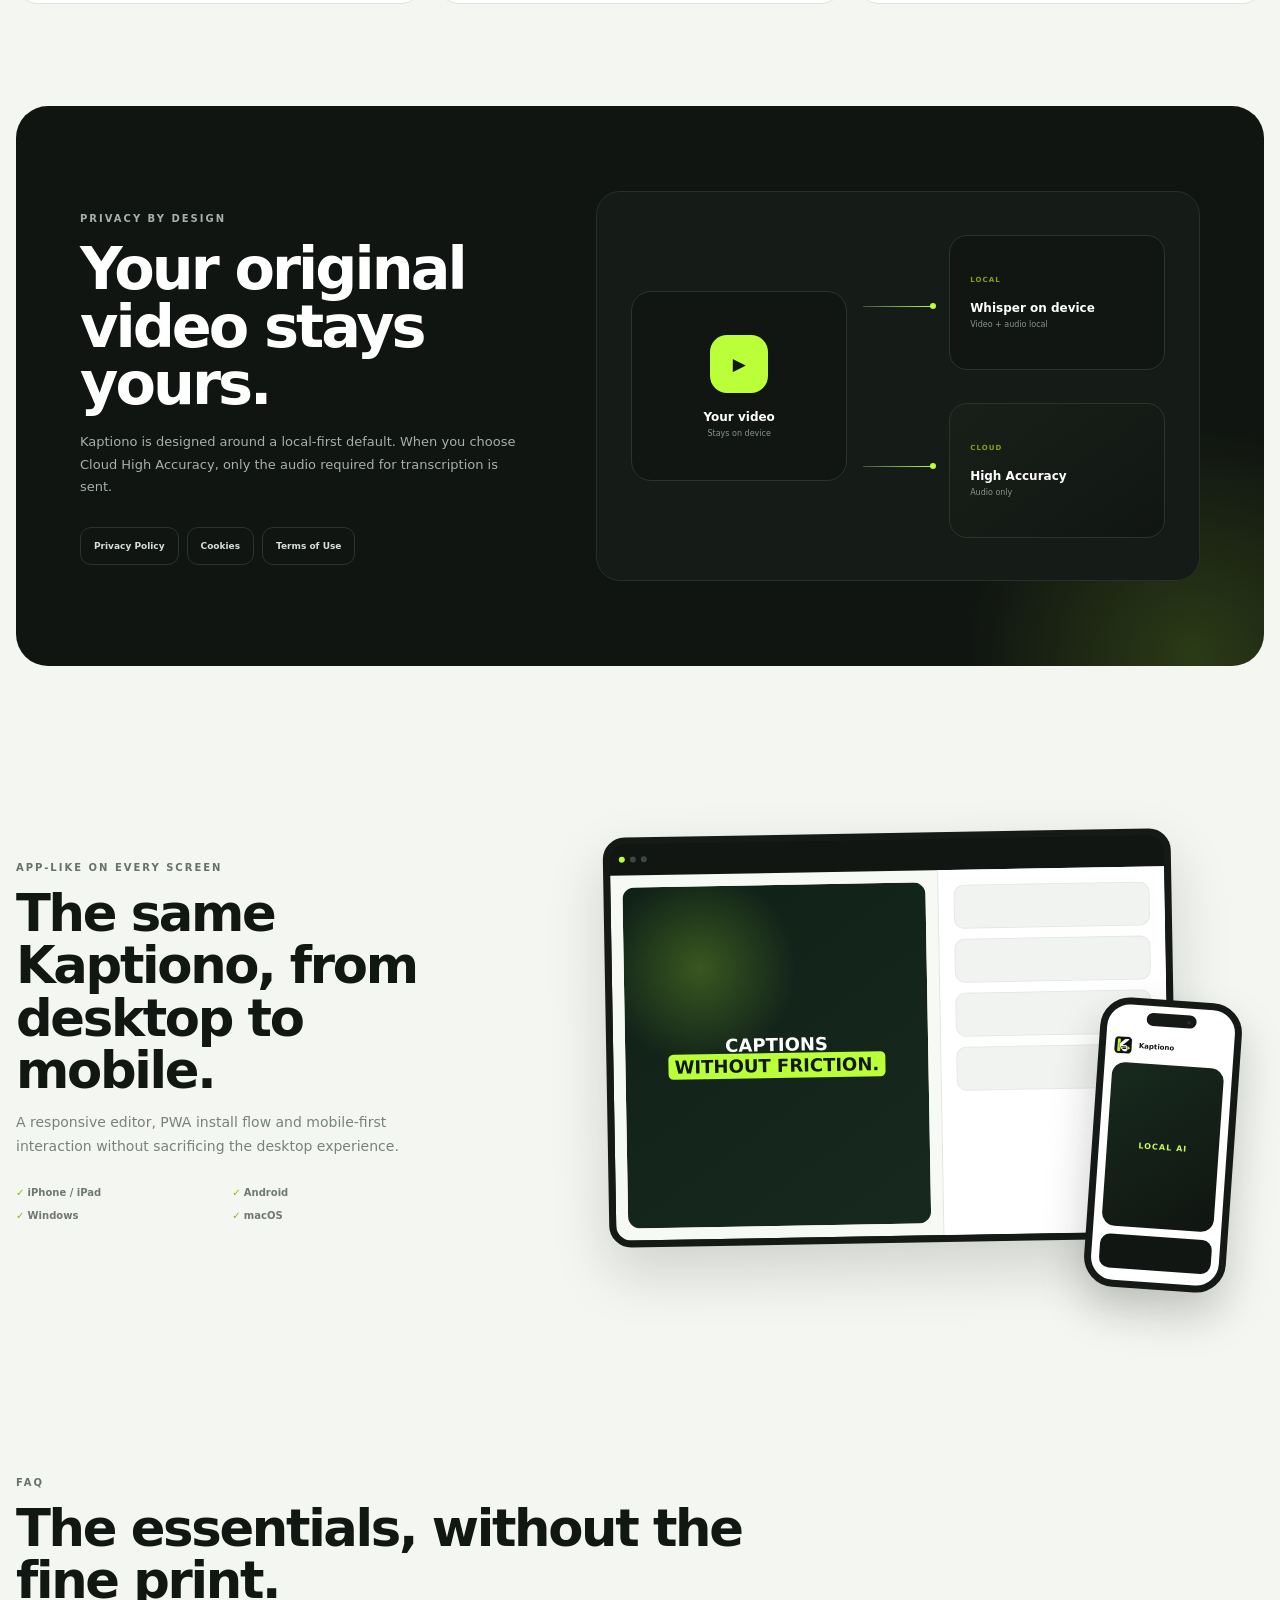
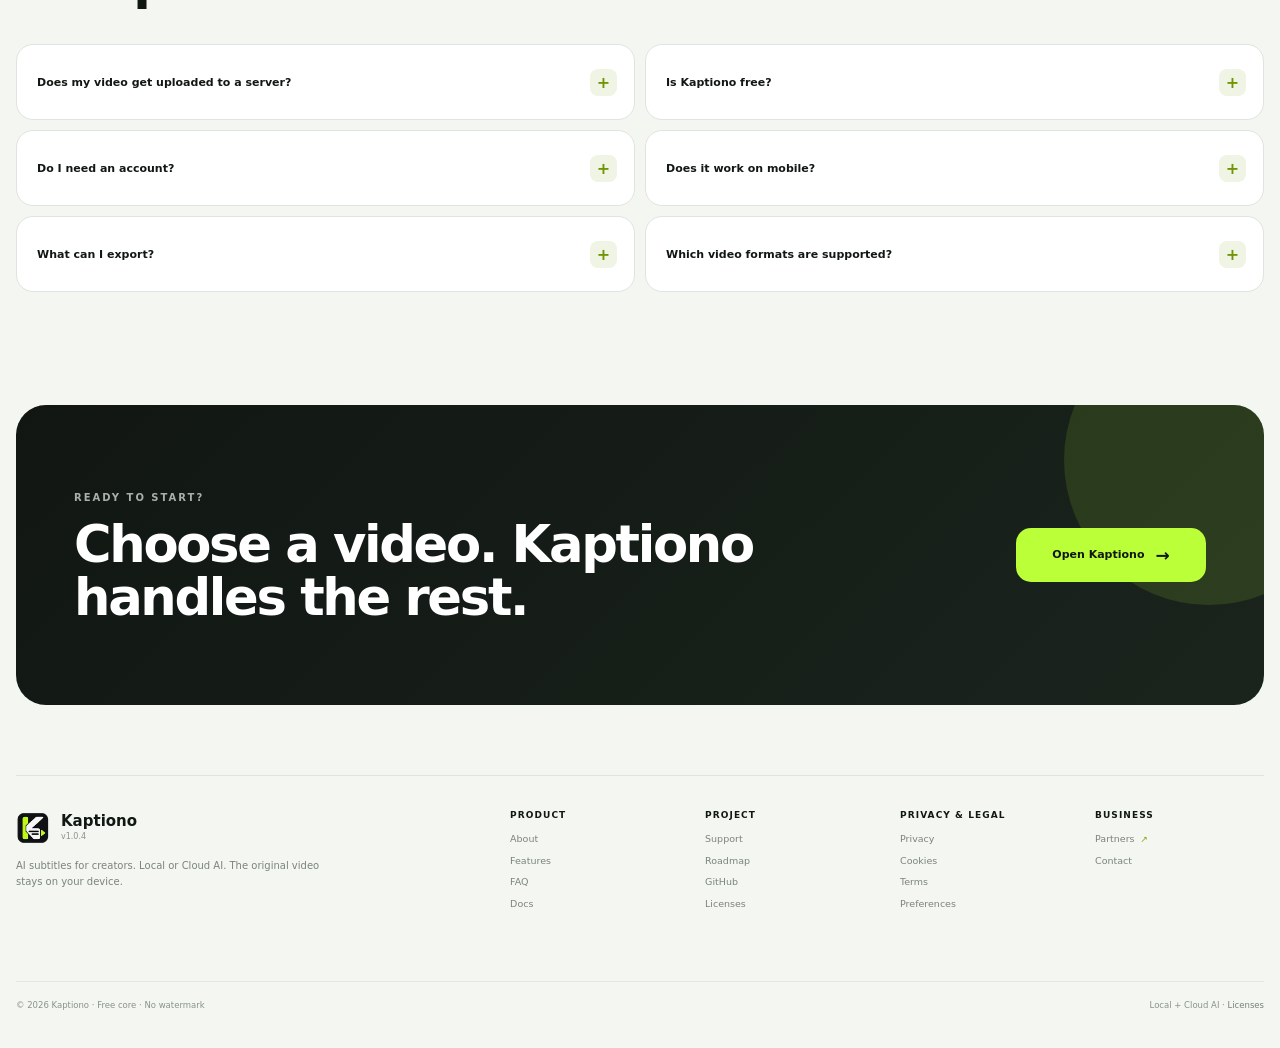
==== commit aa59248c: "Release Kaptiono v1.0.4 audio export reliability fix" ====
--- a/about/index.html
+++ b/about/index.html
@@ -33,10 +33,10 @@
   <link rel="icon" type="image/png" sizes="32x32" href="../assets/icons/favicon-32x32.png" />
   <link rel="apple-touch-icon" sizes="180x180" href="../assets/icons/apple-touch-icon.png" />
   <link rel="manifest" href="../manifest.webmanifest" />
-  <link rel="stylesheet" href="../styles.css?v=1.0.3" />
-  <link rel="stylesheet" href="../footer.css?v=1.0.3" />
-  <link rel="stylesheet" href="./about.css?v=1.0.3" />
-  <script src="../consent.js?v=1.0.3"></script>
+  <link rel="stylesheet" href="../styles.css?v=1.0.4" />
+  <link rel="stylesheet" href="../footer.css?v=1.0.4" />
+  <link rel="stylesheet" href="./about.css?v=1.0.4" />
+  <script src="../consent.js?v=1.0.4"></script>
   <script type="application/ld+json">
 {
   "@context": "https://schema.org",
@@ -82,7 +82,7 @@
       "url": "https://kaptiono.com/",
       "applicationCategory": "MultimediaApplication",
       "operatingSystem": "Web Browser, Android, iOS, Windows, macOS",
-      "softwareVersion": "1.0.3",
+      "softwareVersion": "1.0.4",
       "isAccessibleForFree": true,
       "offers": {
         "@type": "Offer",
@@ -363,7 +363,7 @@
 
   <footer class="kap-footer">
   <div class="kap-footer-brand">
-    <a href="../" aria-label="Open Kaptiono"><img src="../assets/icons/icon-64.png" alt="" /><span><strong>Kaptiono</strong><small>v1.0.3</small></span></a>
+    <a href="../" aria-label="Open Kaptiono"><img src="../assets/icons/icon-64.png" alt="" /><span><strong>Kaptiono</strong><small>v1.0.4</small></span></a>
     <p>AI subtitles for creators. Local or Cloud AI. The original video stays on your device.</p>
   </div>
   <div class="kap-footer-links">
@@ -375,6 +375,6 @@
   <div class="kap-footer-bottom"><span>© 2026 Kaptiono · Free core · No watermark</span><span>Local + Cloud AI · <a href="../THIRD_PARTY_NOTICES.md">Licenses</a></span></div>
 </footer>
 
-  <script src="./about.js?v=1.0.3"></script>
+  <script src="./about.js?v=1.0.4"></script>
 </body>
 </html>
